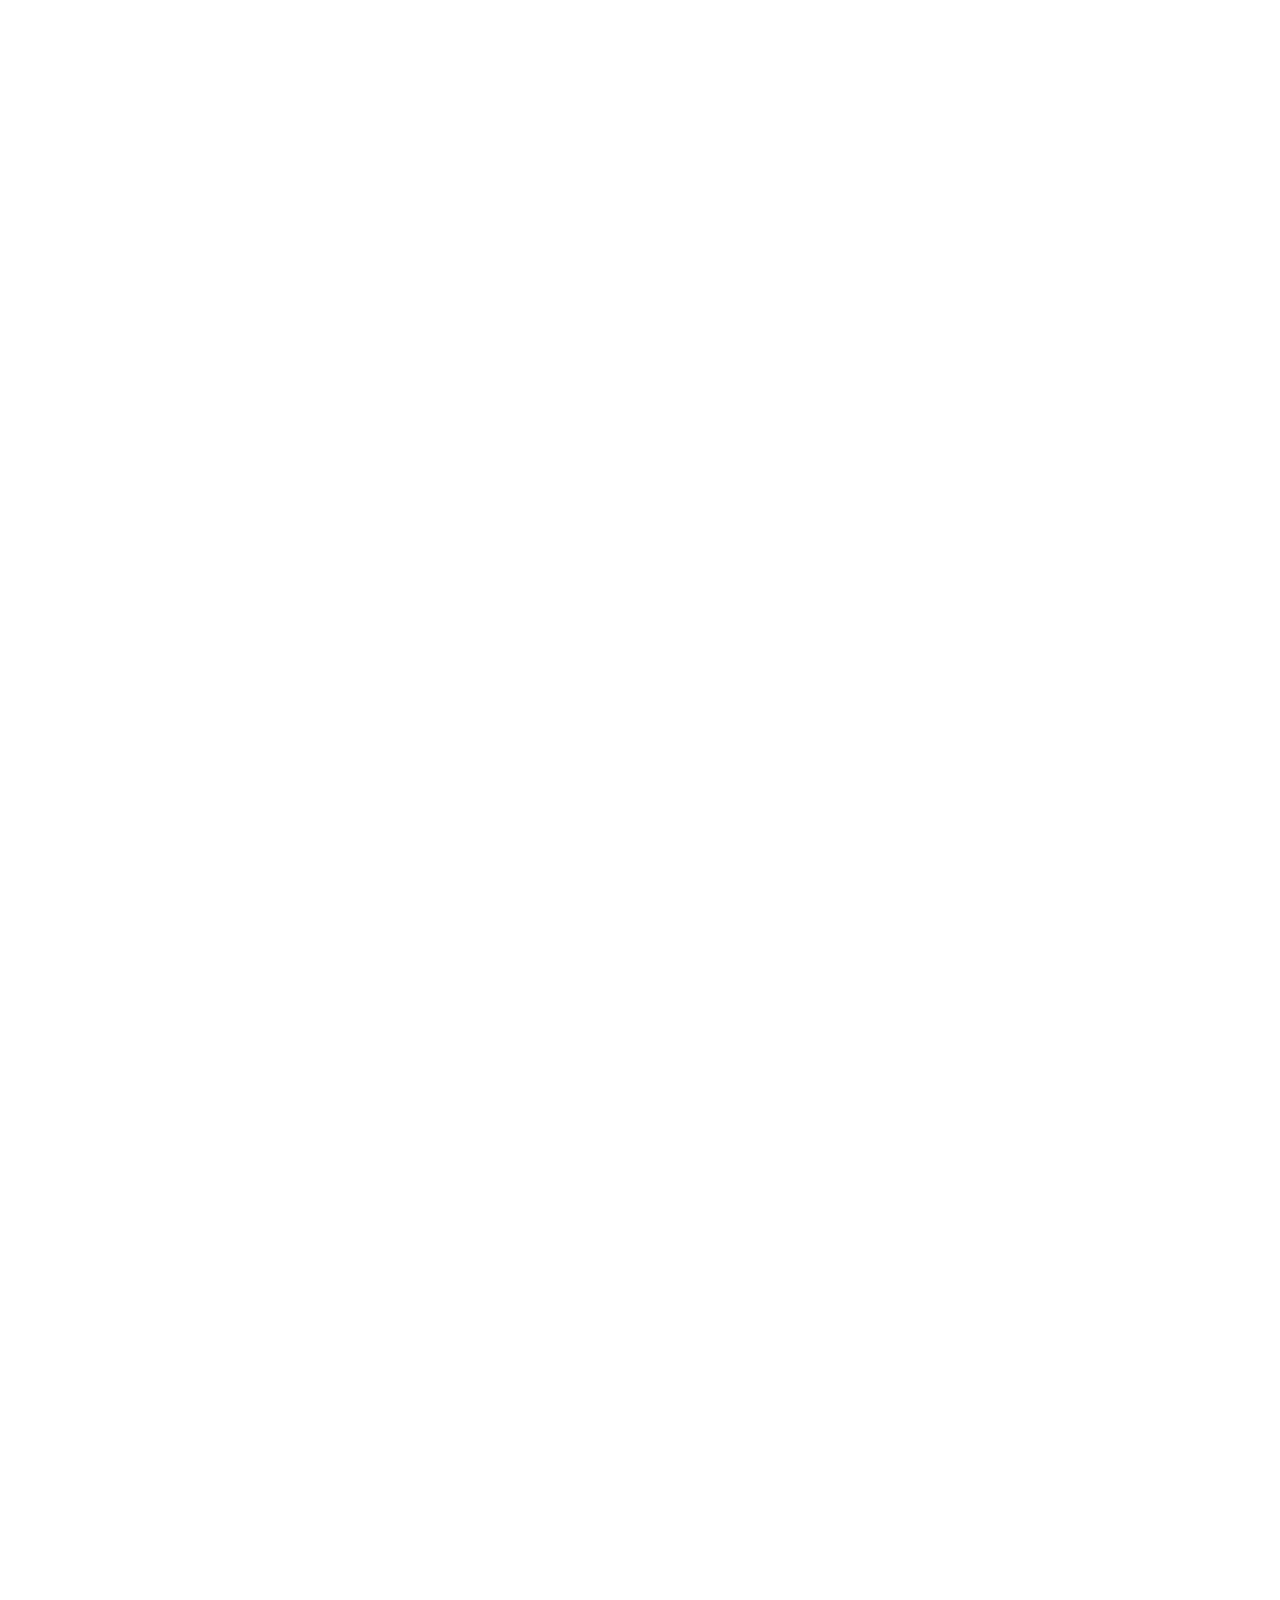
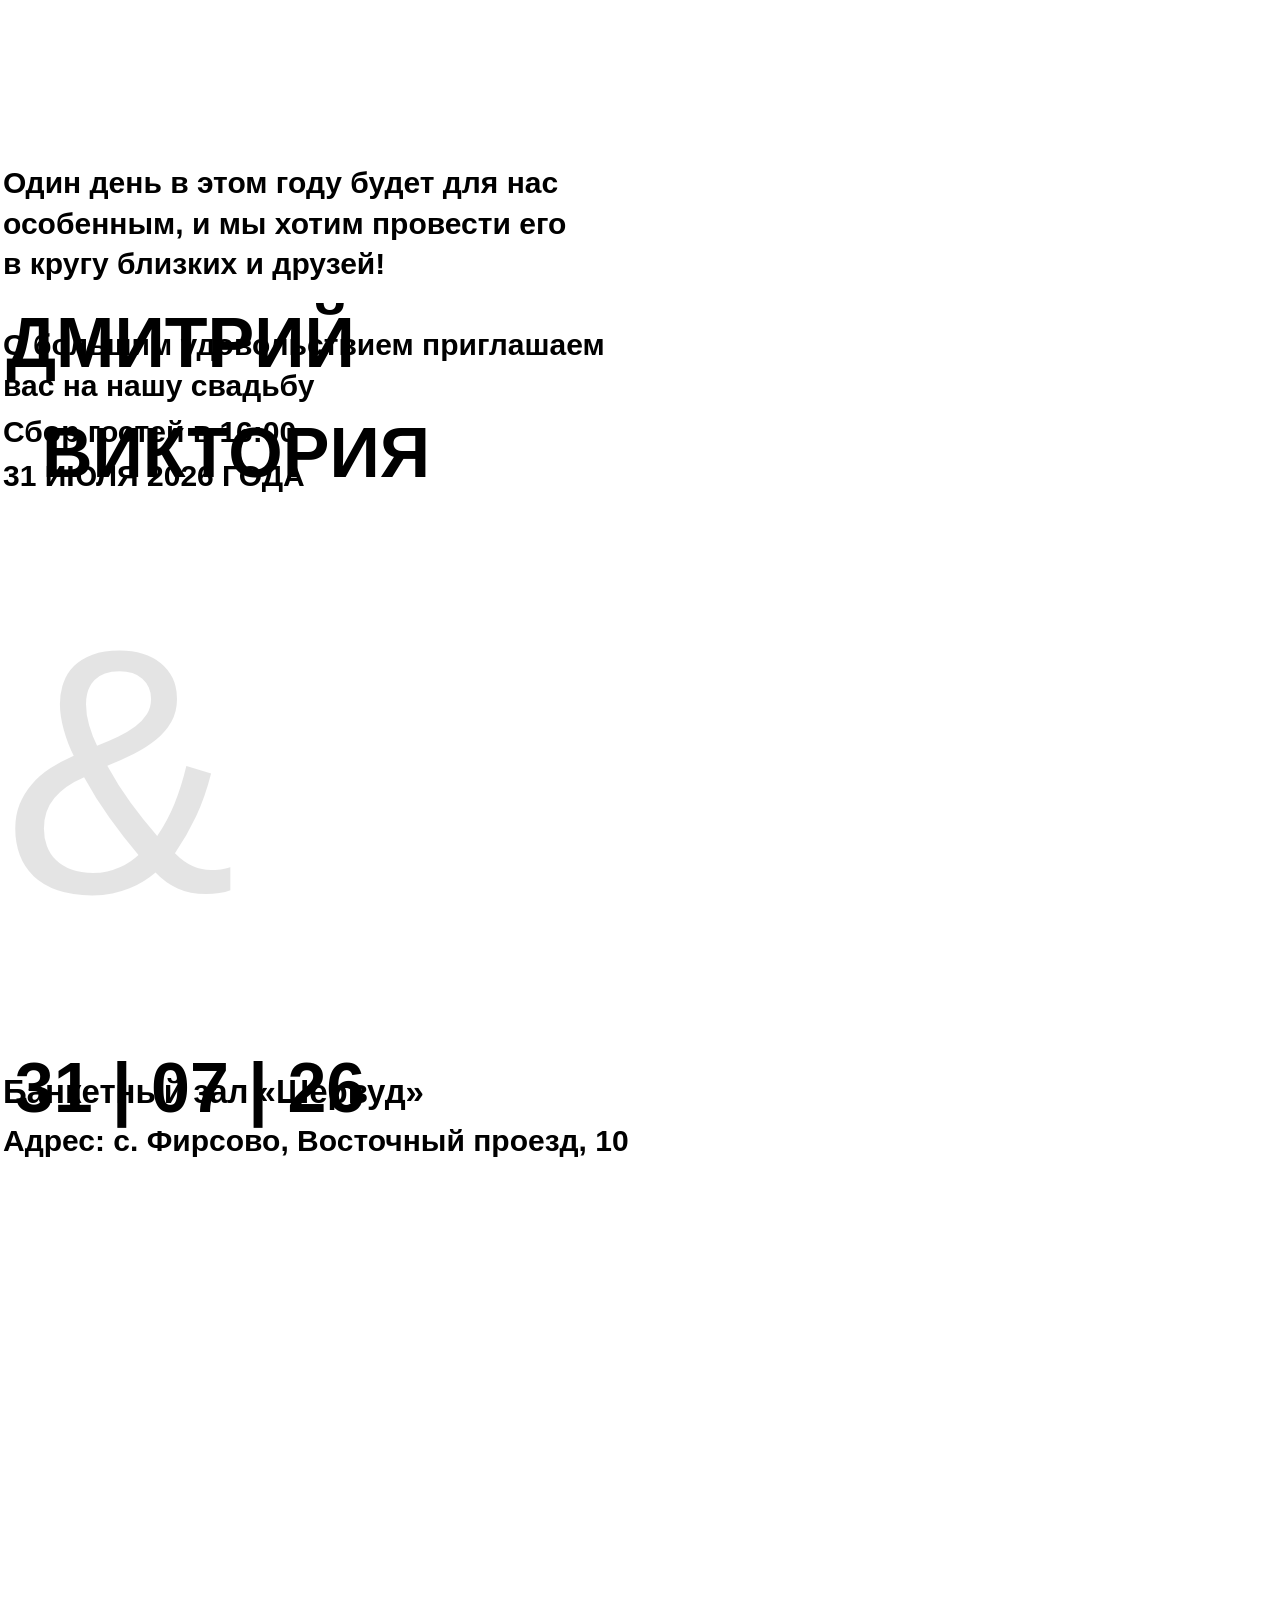
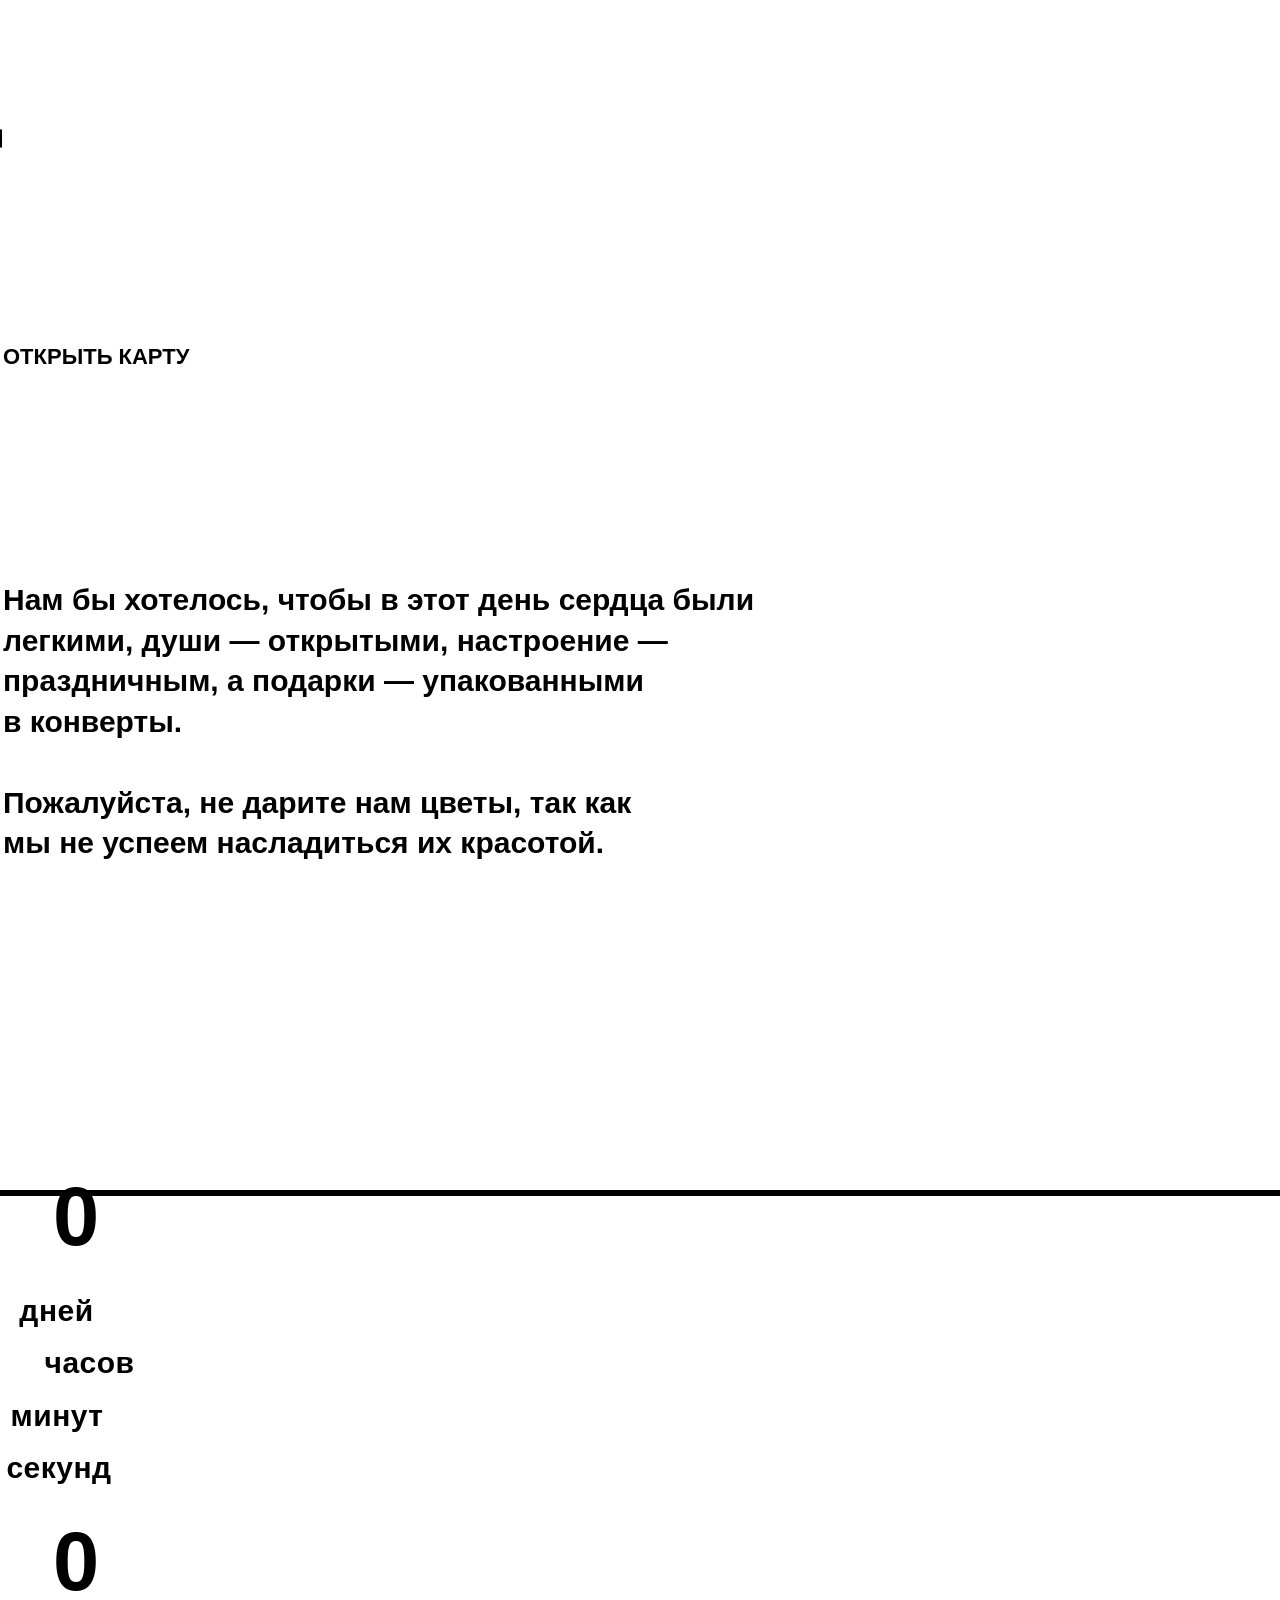
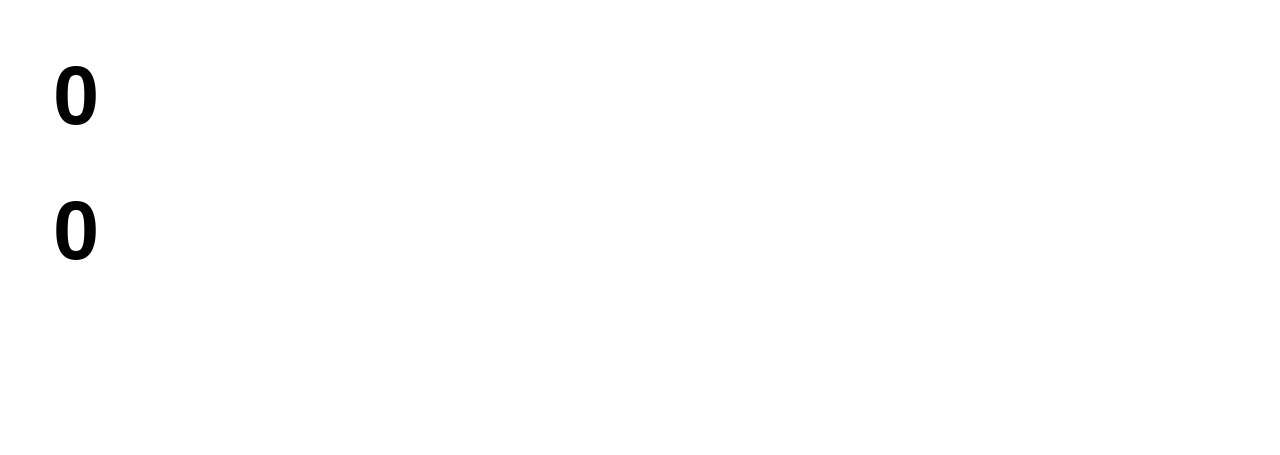
==== index.html @ f7ac806a "update" ====
﻿<!DOCTYPE html> <html> <head> <meta charset="utf-8"> <meta
         http-equiv="Content-Type" content="text/html; charset=utf-8"> <meta
         name="viewport" content="width=device-width, initial-scale=1.0">
      <!--metatextblock--> <title>Sample 20. Минимализм белый | Minimalism
         white</title> <meta name="description"
         content="Познакомьтесь с эксклюзивным дизайном приглашения на свадьбу от Webwed. Готовое и легко настраиваемое решение для вашего особенного дня">
      <meta property="og:url" content="https://webwed.space/sample20"> <meta
         property="og:title"
         content="Sample 20. Минимализм белый | Minimalism white"> <meta
         property="og:description"
         content="Познакомьтесь с эксклюзивным дизайном приглашения на свадьбу от Webwed. Готовое и легко настраиваемое решение для вашего особенного дня">
      <meta property="og:type" content="website"> <meta property="og:image"
         content="https://static.tildacdn.com/tild6161-3934-4730-b036-643631333034/__2023-11-29__213205.png">
      <link rel="canonical" href="sample20.html"> <!--/metatextblock--> <meta
         name="format-detection" content="telephone=no"> <meta
         http-equiv="x-dns-prefetch-control" content="on"> <link
         rel="dns-prefetch" href="https://ws.tildacdn.com"> <link
         rel="dns-prefetch" href="https://static.tildacdn.com"> <link rel="icon"
         type="image/png" sizes="32x32"
         href="tild3831-3661-4162-b866-336461376632/webwed_.png"
         media="(prefers-color-scheme: light)"> <link rel="icon"
         type="image/png" sizes="32x32"
         href="tild3165-3263-4165-b865-316463383762/webwed2.png"
         media="(prefers-color-scheme: dark)"> <link rel="apple-touch-icon"
         type="image/png"
         href="tild3862-6236-4134-b334-343461323736/webwed.png"> <link
         rel="icon" type="image/png" sizes="192x192"
         href="tild3862-6236-4134-b334-343461323736/webwed.png"> <!-- Assets -->
      <script src="js/tilda-fallback-1.0.min.js" async charset="utf-8"></script>
      <link rel="stylesheet" href="css/tilda-grid-3.0.min.css" type="text/css"
         media="all" onerror="this.loaderr='y';"> <link rel="stylesheet"
         href="ws/project5853102/tilda-blocks-page40723195.min.css?t=1753088107"
         type="text/css" media="all" onerror="this.loaderr='y';"> <link
         rel="stylesheet" href="css/tilda-animation-2.0.min.css" type="text/css"
         media="all" onerror="this.loaderr='y';"> <link rel="stylesheet"
         href="css/tilda-forms-1.0.min.css" type="text/css" media="all"
         onerror="this.loaderr='y';"> <script nomodule
         src="js/tilda-polyfill-1.0.min.js" charset="utf-8"></script> <script
         type="text/javascript">function t_onReady(func) {if(document.readyState!='loading') {func();} else {document.addEventListener('DOMContentLoaded',func);}}
function t_onFuncLoad(funcName,okFunc,time) {if(typeof window[funcName]==='function') {okFunc();} else {setTimeout(function() {t_onFuncLoad(funcName,okFunc,time);},(time||100));}}function t396_initialScale(t){var e=document.getElementById("rec"+t);if(e){var r=e.querySelector(".t396__artboard");if(r){var a=document.documentElement.clientWidth,i=[],l,n=r.getAttribute("data-artboard-screens");if(n){n=n.split(",");for(var o=0;o<n.length;o++)i[o]=parseInt(n[o],10)}else i=[320,480,640,960,1200];for(var o=0;o<i.length;o++){var d=i[o];a>=d&&(l=d)}var c="edit"===window.allrecords.getAttribute("data-tilda-mode"),s="center"===t396_getFieldValue(r,"valign",l,i),g="grid"===t396_getFieldValue(r,"upscale",l,i),u=t396_getFieldValue(r,"height_vh",l,i),_=t396_getFieldValue(r,"height",l,i),f=!!window.opr&&!!window.opr.addons||!!window.opera||-1!==navigator.userAgent.indexOf(" OPR/");if(!c&&s&&!g&&!u&&_&&!f){var h=parseFloat((a/l).toFixed(3)),v=[r,r.querySelector(".t396__carrier"),r.querySelector(".t396__filter")],p=Math.floor(parseInt(_,10)*h)+"px",b;r.style.setProperty("--initial-scale-height",p);for(var o=0;o<v.length;o++)v[o].style.setProperty("height","var(--initial-scale-height)");t396_scaleInitial__getElementsToScale(r).forEach((function(t){t.style.zoom=h}))}}}}function t396_scaleInitial__getElementsToScale(t){return t?Array.prototype.slice.call(t.children).filter((function(t){return t&&(t.classList.contains("t396__elem")||t.classList.contains("t396__group"))})):[]}function t396_getFieldValue(t,e,r,a){var i,l=a[a.length-1];if(!(i=r===l?t.getAttribute("data-artboard-"+e):t.getAttribute("data-artboard-"+e+"-res-"+r)))for(var n=0;n<a.length;n++){var o=a[n];if(!(o<=r)&&(i=o===l?t.getAttribute("data-artboard-"+e):t.getAttribute("data-artboard-"+e+"-res-"+o)))break}return i}window.TN_SCALE_INITIAL_VER="1.0";</script> <script src="js/jquery-1.10.2.min.js" charset="utf-8" onerror="this.loaderr='y';"></script>
      <script src="js/tilda-scripts-3.0.min.js" charset="utf-8" defer
         onerror="this.loaderr='y';"></script> <script
         src="ws/project5853102/tilda-blocks-page40723195.min.js?t=1753088107"
         charset="utf-8" async onerror="this.loaderr='y';"></script> <script
         src="js/tilda-lazyload-1.0.min.js" charset="utf-8" async
         onerror="this.loaderr='y';"></script> <script
         src="js/tilda-animation-2.0.min.js" charset="utf-8" async
         onerror="this.loaderr='y';"></script> <script
         src="js/tilda-zero-1.1.min.js" charset="utf-8" async
         onerror="this.loaderr='y';"></script> <script
         src="js/tilda-forms-1.0.min.js" charset="utf-8" async
         onerror="this.loaderr='y';"></script> <script
         src="js/tilda-zero-forms-1.0.min.js" charset="utf-8" async
         onerror="this.loaderr='y';"></script> <script
         src="js/tilda-zero-scale-1.0.min.js" charset="utf-8" async
         onerror="this.loaderr='y';"></script> <script
         src="js/tilda-zero-fixed-1.0.min.js" charset="utf-8" async
         onerror="this.loaderr='y';"></script> <script
         src="js/tilda-events-1.0.min.js" charset="utf-8" async
         onerror="this.loaderr='y';"></script> <script
         type="text/javascript">window.dataLayer=window.dataLayer||[];</script>
      <script
         type="text/javascript">(function() {if((/bot|google|yandex|baidu|bing|msn|duckduckbot|teoma|slurp|crawler|spider|robot|crawling|facebook/i.test(navigator.userAgent))===false&&typeof(sessionStorage)!='undefined'&&sessionStorage.getItem('visited')!=='y'&&document.visibilityState){var style=document.createElement('style');style.type='text/css';style.innerHTML='@media screen and (min-width: 980px) {.t-records {opacity: 0;}.t-records_animated {-webkit-transition: opacity ease-in-out .2s;-moz-transition: opacity ease-in-out .2s;-o-transition: opacity ease-in-out .2s;transition: opacity ease-in-out .2s;}.t-records.t-records_visible {opacity: 1;}}';document.getElementsByTagName('head')[0].appendChild(style);function t_setvisRecs(){var alr=document.querySelectorAll('.t-records');Array.prototype.forEach.call(alr,function(el) {el.classList.add("t-records_animated");});setTimeout(function() {Array.prototype.forEach.call(alr,function(el) {el.classList.add("t-records_visible");});sessionStorage.setItem("visited","y");},400);}
document.addEventListener('DOMContentLoaded',t_setvisRecs);}})();</script></head>
   <body class="t-body" style="margin:0;"> <!--allrecords--> <div
         id="allrecords" class="t-records"
         data-hook="blocks-collection-content-node"
         data-tilda-project-id="5853102" data-tilda-page-id="40723195"
         data-tilda-page-alias="sample20"
         data-tilda-formskey="25030f3a49cf8abd2671827be5853102"
         data-tilda-lazy="yes" data-tilda-root-zone="com"
         data-tilda-project-country="RU"> <div id="rec674615770"
            class="r t-rec t-rec_pt_0" style="padding-top:0px; "
            data-animationappear="off" data-record-type="396"> <!-- T396 -->
            <style>#rec674615770 .t396__artboard {height:900px;background-color:#ffffff;overflow:visible;}#rec674615770 .t396__filter {height:900px;}#rec674615770 .t396__carrier{height:900px;background-position:center center;background-attachment:scroll;background-size:cover;background-repeat:no-repeat;}@media screen and (max-width:1199px) {#rec674615770 .t396__artboard,#rec674615770 .t396__filter,#rec674615770 .t396__carrier {}#rec674615770 .t396__filter {}#rec674615770 .t396__carrier {background-attachment:scroll;}}@media screen and (max-width:959px) {#rec674615770 .t396__artboard,#rec674615770 .t396__filter,#rec674615770 .t396__carrier {height:1060px;}#rec674615770 .t396__filter {}#rec674615770 .t396__carrier {background-attachment:scroll;}}@media screen and (max-width:639px) {#rec674615770 .t396__artboard,#rec674615770 .t396__filter,#rec674615770 .t396__carrier {}#rec674615770 .t396__filter {}#rec674615770 .t396__carrier {background-attachment:scroll;}}@media screen and (max-width:479px) {#rec674615770 .t396__artboard,#rec674615770 .t396__filter,#rec674615770 .t396__carrier {height:650px;}#rec674615770 .t396__filter {}#rec674615770 .t396__carrier {background-attachment:scroll;}}#rec674615770 .tn-elem[data-elem-id="1701288270648"] {z-index:3;top:-438px;left:calc(50% - 600px + -876px);width:100px;height:100px;}#rec674615770 .tn-elem[data-elem-id="1701288270648"] .tn-atom {border-radius:3000px 3000px 3000px 3000px;background-color:#eaeaea;background-position:center center;border-color:transparent ;border-style:solid;}@media screen and (max-width:1199px) {#rec674615770 .tn-elem[data-elem-id="1701288270648"] {display:table;}}@media screen and (max-width:959px) {#rec674615770 .tn-elem[data-elem-id="1701288270648"] {display:table;top:-604px;left:calc(50% - 320px + -218px);width:1077px;height:1077px;}}@media screen and (max-width:639px) {#rec674615770 .tn-elem[data-elem-id="1701288270648"] {display:table;}}@media screen and (max-width:479px) {#rec674615770 .tn-elem[data-elem-id="1701288270648"] {display:table;top:-210px;left:calc(50% - 160px + -82px);width:484px;height:484px;}#rec674615770 .tn-elem[data-elem-id="1701288270648"] .tn-atom{background-color:#e8e8e8;background-size:cover;}}#rec674615770 .tn-elem[data-elem-id="1698666071953"] {z-index:3;top:505px;left:calc(50% - 600px + 613px);width:361px;height:110px;}#rec674615770 .tn-elem[data-elem-id="1698666071953"] .tn-atom {border-radius:0px 0px 0px 0px;background-position:center center;background-size:cover;background-repeat:no-repeat;border-color:transparent ;border-style:solid;}@media screen and (max-width:1199px) {#rec674615770 .tn-elem[data-elem-id="1698666071953"] {display:table;}}@media screen and (max-width:959px) {#rec674615770 .tn-elem[data-elem-id="1698666071953"] {display:table;top:861px;left:calc(50% - 320px + 55px);width:319px;height:97px;}}@media screen and (max-width:639px) {#rec674615770 .tn-elem[data-elem-id="1698666071953"] {display:table;}}@media screen and (max-width:479px) {#rec674615770 .tn-elem[data-elem-id="1698666071953"] {display:table;top:532px;left:calc(50% - 160px + 25px);width:168px;height:49px;}}#rec674615770 .tn-elem[data-elem-id="1698666140921"] {z-index:3;top:605px;left:calc(50% - 600px + 729px);width:472px;height:88px;}#rec674615770 .tn-elem[data-elem-id="1698666140921"] .tn-atom {border-radius:0px 0px 0px 0px;background-position:center center;background-size:cover;background-repeat:no-repeat;border-color:transparent ;border-style:solid;}@media screen and (max-width:1199px) {#rec674615770 .tn-elem[data-elem-id="1698666140921"] {display:table;}}@media screen and (max-width:959px) {#rec674615770 .tn-elem[data-elem-id="1698666140921"] {display:table;top:945px;left:calc(50% - 320px + 161px);width:423px;height:77px;}}@media screen and (max-width:639px) {#rec674615770 .tn-elem[data-elem-id="1698666140921"] {display:table;}}@media screen and (max-width:479px) {#rec674615770 .tn-elem[data-elem-id="1698666140921"] {display:table;top:578px;left:calc(50% - 160px + 84px);width:211px;height:39px;}}#rec674615770 .tn-elem[data-elem-id="1736287719262"]{color:#000000;z-index:3;top:329px;left:calc(50% - 600px + 795px);width:245px;height:auto;}#rec674615770 .tn-elem[data-elem-id="1736287719262"] .tn-atom {vertical-align:middle;color:#000000;font-size:349px;font-family:'Downloads',Arial,sans-serif;line-height:1.55;font-weight:500;opacity:0.1;background-position:center center;border-color:transparent ;border-style:solid;}@media screen and (max-width:1199px) {#rec674615770 .tn-elem[data-elem-id="1736287719262"] {display:table;height:auto;}}@media screen and (max-width:959px) {#rec674615770 .tn-elem[data-elem-id="1736287719262"] {display:table;top:781px;left:calc(50% - 320px + 231px);width:193px;height:319px;}#rec674615770 .tn-elem[data-elem-id="1736287719262"] {text-align:center;}#rec674615770 .tn-elem[data-elem-id="1736287719262"] .tn-atom {vertical-align:middle;white-space:normal;font-size:275px;line-height:0.7;background-size:cover;opacity:0.15;-webkit-transform:rotate(0deg);-moz-transform:rotate(0deg);transform:rotate(0deg);}}@media screen and (max-width:639px) {#rec674615770 .tn-elem[data-elem-id="1736287719262"] {display:table;height:auto;}}@media screen and (max-width:479px) {#rec674615770 .tn-elem[data-elem-id="1736287719262"] {display:table;top:251px;left:calc(50% - 160px + 1px);width:121px;height:auto;}#rec674615770 .tn-elem[data-elem-id="1736287719262"] .tn-atom{font-size:170px;line-height:0.3;background-size:cover;opacity:0.07;}}#rec674615770 .tn-elem[data-elem-id="1698666556346"] {z-index:3;top:297px;left:calc(50% - 600px + 711px);width:380px;height:74px;}#rec674615770 .tn-elem[data-elem-id="1698666556346"] .tn-atom {border-radius:0px 0px 0px 0px;background-position:center center;background-size:cover;background-repeat:no-repeat;border-color:transparent ;border-style:solid;}@media screen and (max-width:1199px) {#rec674615770 .tn-elem[data-elem-id="1698666556346"] {display:table;}}@media screen and (max-width:959px) {#rec674615770 .tn-elem[data-elem-id="1698666556346"] {display:table;top:781px;left:calc(50% - 320px + 199px);width:243px;height:47px;}}@media screen and (max-width:639px) {#rec674615770 .tn-elem[data-elem-id="1698666556346"] {display:table;}}@media screen and (max-width:479px) {#rec674615770 .tn-elem[data-elem-id="1698666556346"] {display:table;top:470px;left:calc(50% - 160px + 75px);width:172px;height:36px;}}#rec674615770 .tn-elem[data-elem-id="1698668983679"] {z-index:3;top:221px;left:calc(50% - 600px + 775px);width:251px;height:48px;}#rec674615770 .tn-elem[data-elem-id="1698668983679"] .tn-atom {border-radius:0px 0px 0px 0px;background-position:center center;background-size:cover;background-repeat:no-repeat;border-color:transparent ;border-style:solid;}@media screen and (max-width:1199px) {#rec674615770 .tn-elem[data-elem-id="1698668983679"] {display:table;}}@media screen and (max-width:959px) {#rec674615770 .tn-elem[data-elem-id="1698668983679"] {display:table;top:733px;left:calc(50% - 320px + 232px);width:184px;height:35px;}}@media screen and (max-width:639px) {#rec674615770 .tn-elem[data-elem-id="1698668983679"] {display:table;}}@media screen and (max-width:479px) {#rec674615770 .tn-elem[data-elem-id="1698668983679"] {display:table;top:434px;left:calc(50% - 160px + 101px);width:127px;height:25px;}}#rec674615770 .tn-elem[data-elem-id="1698681955131"] {z-index:3;top:34px;left:calc(50% - 600px + -74px);width:591px;height:889px;}#rec674615770 .tn-elem[data-elem-id="1698681955131"] .tn-atom {border-radius:300px;background-position:center center;background-size:cover;background-repeat:no-repeat;border-color:transparent ;border-style:solid;overflow:hidden;}@media screen and (max-width:1199px) {#rec674615770 .tn-elem[data-elem-id="1698681955131"] {display:table;}}@media screen and (max-width:959px) {#rec674615770 .tn-elem[data-elem-id="1698681955131"] {display:table;top:21px;left:calc(50% - 320px + 81px);width:459px;height:688px;}}@media screen and (max-width:639px) {#rec674615770 .tn-elem[data-elem-id="1698681955131"] {display:table;}}@media screen and (max-width:479px) {#rec674615770 .tn-elem[data-elem-id="1698681955131"] {display:table;top:15px;left:calc(50% - 160px + 26px);width:269px;height:404px;}}</style>
            <div class='t396'> <div class="t396__artboard"
                  data-artboard-recid="674615770"
                  data-artboard-screens="320,480,640,960,1200"
                  data-artboard-height="900" data-artboard-valign="center"
                  data-artboard-upscale="grid" data-artboard-ovrflw="visible"
                  data-artboard-height-res-320="650"
                  data-artboard-height-res-640="1060"> <div
                     class="t396__carrier"
                     data-artboard-recid="674615770"></div> <div
                     class="t396__filter" data-artboard-recid="674615770"></div>
                  <div
                     class='t396__elem tn-elem tn-elem__6746157701701288270648 t-animate'
                     data-elem-id='1701288270648' data-elem-type='shape'
                     data-field-top-value="-438" data-field-left-value="-876"
                     data-field-height-value="100" data-field-width-value="100"
                     data-field-axisy-value="top" data-field-axisx-value="left"
                     data-field-container-value="grid"
                     data-field-topunits-value="px"
                     data-field-leftunits-value="px"
                     data-field-heightunits-value="px"
                     data-field-widthunits-value="px"
                     data-animate-style="fadeindown" data-animate-duration="3"
                     data-animate-delay="0.5" data-animate-distance="100"
                     data-animate-mobile="y" data-field-top-res-320-value="-210"
                     data-field-left-res-320-value="-82"
                     data-field-height-res-320-value="484"
                     data-field-width-res-320-value="484"
                     data-animate-delay-res-320="0.4"
                     data-field-top-res-640-value="-604"
                     data-field-left-res-640-value="-218"
                     data-field-height-res-640-value="1077"
                     data-field-width-res-640-value="1077"> <div
                        class='tn-atom'> </div> </div> <div
                     class='t396__elem tn-elem tn-elem__6746157701698666071953 t-animate'
                     data-elem-id='1698666071953' data-elem-type='shape'
                     data-field-top-value="505" data-field-left-value="613"
                     data-field-height-value="110" data-field-width-value="361"
                     data-field-axisy-value="top" data-field-axisx-value="left"
                     data-field-container-value="grid"
                     data-field-topunits-value="px"
                     data-field-leftunits-value="px"
                     data-field-heightunits-value="px"
                     data-field-widthunits-value="px"
                     data-animate-style="fadeinright" data-animate-duration="6"
                     data-animate-distance="100" data-animate-mobile="y"
                     data-field-widthmode-value="fixed"
                     data-field-top-res-320-value="532"
                     data-field-left-res-320-value="25"
                     data-field-height-res-320-value="49"
                     data-field-width-res-320-value="168"
                     data-field-top-res-640-value="861"
                     data-field-left-res-640-value="55"
                     data-field-height-res-640-value="97"
                     data-field-width-res-640-value="319"> <div
                        class='tn-atom' style="color:#000000;font-size:70px;font-family:'Downloads',Arial,sans-serif;font-weight:700;text-transform:uppercase;display:flex;align-items:center;justify-content:center;">ДМИТРИЙ</div> </div> <div
                     class='t396__elem tn-elem tn-elem__6746157701698666140921 t-animate'
                     data-elem-id='1698666140921' data-elem-type='shape'
                     data-field-top-value="605" data-field-left-value="729"
                     data-field-height-value="88" data-field-width-value="472"
                     data-field-axisy-value="top" data-field-axisx-value="left"
                     data-field-container-value="grid"
                     data-field-topunits-value="px"
                     data-field-leftunits-value="px"
                     data-field-heightunits-value="px"
                     data-field-widthunits-value="px"
                     data-animate-style="fadeinleft" data-animate-duration="6"
                     data-animate-delay="0.2" data-animate-distance="100"
                     data-animate-mobile="y" data-field-top-res-320-value="578"
                     data-field-left-res-320-value="84"
                     data-field-height-res-320-value="39"
                     data-field-width-res-320-value="211"
                     data-field-top-res-640-value="945"
                     data-field-left-res-640-value="161"
                     data-field-height-res-640-value="77"
                     data-field-width-res-640-value="423"> <div
                        class='tn-atom' style="color:#000000;font-size:70px;font-family:'Downloads',Arial,sans-serif;font-weight:700;text-transform:uppercase;display:flex;align-items:center;justify-content:center;">ВИКТОРИЯ</div> </div> <div
                     class='t396__elem tn-elem tn-elem__6746157701736287719262 t-animate'
                     data-elem-id='1736287719262' data-elem-type='text'
                     data-field-top-value="329" data-field-left-value="795"
                     data-field-height-value="541" data-field-width-value="245"
                     data-field-axisy-value="top" data-field-axisx-value="left"
                     data-field-container-value="grid"
                     data-field-topunits-value="px"
                     data-field-leftunits-value="px"
                     data-field-heightunits-value="px"
                     data-field-widthunits-value="px"
                     data-animate-style="fadeinleft" data-animate-duration="4"
                     data-animate-distance="100" data-animate-mobile="y"
                     data-field-textfit-value="autoheight"
                     data-field-top-res-320-value="251"
                     data-field-left-res-320-value="1"
                     data-field-height-res-320-value="116"
                     data-field-width-res-320-value="121"
                     data-field-axisy-res-320-value="center"
                     data-field-axisx-res-320-value="center"
                     data-field-top-res-640-value="781"
                     data-field-left-res-640-value="231"
                     data-field-height-res-640-value="319"
                     data-field-width-res-640-value="193"
                     data-field-textfit-res-640-value="fixedsize"> <div
                        class='tn-atom'
                        field='tn_text_1736287719262'>&amp;</div> </div> <div
                     class='t396__elem tn-elem tn-elem__6746157701698666556346 t-animate'
                     data-elem-id='1698666556346' data-elem-type='shape'
                     data-field-top-value="297" data-field-left-value="711"
                     data-field-height-value="74" data-field-width-value="380"
                     data-field-axisy-value="top" data-field-axisx-value="left"
                     data-field-container-value="grid"
                     data-field-topunits-value="px"
                     data-field-leftunits-value="px"
                     data-field-heightunits-value="px"
                     data-field-widthunits-value="px"
                     data-animate-style="zoomin" data-animate-duration="6"
                     data-animate-scale="0.9" data-animate-mobile="y"
                     data-field-top-res-320-value="470"
                     data-field-left-res-320-value="75"
                     data-field-height-res-320-value="36"
                     data-field-width-res-320-value="172"
                     data-field-top-res-640-value="781"
                     data-field-left-res-640-value="199"
                     data-field-height-res-640-value="47"
                     data-field-width-res-640-value="243"> <div
                        class='tn-atom' style="color:#000000;font-size:70px;font-family:'Downloads',Arial,sans-serif;font-weight:700;text-transform:uppercase;display:flex;align-items:center;justify-content:center;">31 | 07 | 26</div> </div> <div
                     class='t396__elem tn-elem tn-elem__6746157701698668983679 t-animate'
                     data-elem-id='1698668983679' data-elem-type='shape'
                     data-field-top-value="221" data-field-left-value="775"
                     data-field-height-value="48" data-field-width-value="251"
                     data-field-axisy-value="top" data-field-axisx-value="left"
                     data-field-container-value="grid"
                     data-field-topunits-value="px"
                     data-field-leftunits-value="px"
                     data-field-heightunits-value="px"
                     data-field-widthunits-value="px"
                     data-animate-style="zoomin" data-animate-duration="6"
                     data-animate-scale="0.9" data-animate-mobile="y"
                     data-field-top-res-320-value="434"
                     data-field-left-res-320-value="101"
                     data-field-height-res-320-value="25"
                     data-field-width-res-320-value="127"
                     data-field-top-res-640-value="733"
                     data-field-left-res-640-value="232"
                     data-field-height-res-640-value="35"
                     data-field-width-res-640-value="184"> <div
                        class='tn-atom t-bgimg'
                        data-original="https://static.tildacdn.com/tild3565-6162-4334-a330-373461333135/save_our_date.svg"
                        aria-label role="img"> </div> </div> <div
                     class='t396__elem tn-elem tn-elem__6746157701698681955131 t-animate'
                     data-elem-id='1698681955131' data-elem-type='shape'
                     data-field-top-value="34" data-field-left-value="-74"
                     data-field-height-value="889" data-field-width-value="591"
                     data-field-axisy-value="top" data-field-axisx-value="left"
                     data-field-container-value="grid"
                     data-field-topunits-value="px"
                     data-field-leftunits-value="px"
                     data-field-heightunits-value="px"
                     data-field-widthunits-value="px"
                     data-animate-style="zoomin" data-animate-duration="6"
                     data-animate-scale="0.9" data-animate-mobile="y"
                     data-field-top-res-320-value="15"
                     data-field-left-res-320-value="26"
                     data-field-height-res-320-value="404"
                     data-field-width-res-320-value="269"
                     data-field-container-res-320-value="grid"
                     data-animate-duration-res-320="3"
                     data-field-top-res-640-value="21"
                     data-field-left-res-640-value="81"
                     data-field-height-res-640-value="688"
                     data-field-width-res-640-value="459"> <div
                        class='tn-atom' style="background-image:url('../photo_2026-03-22_22-14-39.jpg');background-size:cover;background-position:center;"> </div> </div> </div> </div>
            <script>t_onReady(function() {t_onFuncLoad('t396_init',function() {t396_init('674615770');});});</script>
            <!-- /T396 --> </div> <div id="rec662902497" class="r t-rec"
            style=" " data-animationappear="off" data-record-type="131">
            <!-- T123 --> <div class="t123"> <div class="t-container_100 "> <div
                     class="t-width t-width_100 "> <!-- nominify begin -->
                     <!-- Yandex.Metrika counter --> <script
                        type="text/javascript">
   (function(m,e,t,r,i,k,a){m[i]=m[i]||function(){(m[i].a=m[i].a||[]).push(arguments)};
   m[i].l=1*new Date();
   for (var j = 0; j < document.scripts.length; j++) {if (document.scripts[j].src === r) { return; }}
   k=e.createElement(t),a=e.getElementsByTagName(t)[0],k.async=1,k.src=r,a.parentNode.insertBefore(k,a)})
   (window, document, "script", "https://mc.yandex.ru/metrika/tag.js", "ym");

   ym(94921550, "init", {
        clickmap:true,
        trackLinks:true,
        accurateTrackBounce:true
   });
</script> <noscript><div><img src="watch/94921550"
                              style="position:absolute; left:-9999px;"
                              alt></div></noscript>
                     <!-- /Yandex.Metrika counter --> <!-- nominify end -->
                  </div> </div> </div> </div> <div id="rec658630553"
            class="r t-rec t-rec_pb_0"
            style="padding-bottom:0px;background-color:#ffffff; "
            data-animationappear="off" data-record-type="396"
            data-bg-color="#ffffff"> <!-- T396 -->
            <style>#rec658630553 .t396__artboard {min-height:860px;height:60vh;}#rec658630553 .t396__filter {min-height:860px;height:60vh;background-image:-webkit-gradient( linear,left top,left bottom,from(rgba(250,250,250,0)),to(rgba(251,251,251,0)) );background-image:-webkit-linear-gradient(top,rgba(250,250,250,0),rgba(251,251,251,0));background-image:linear-gradient(to bottom,rgba(250,250,250,0),rgba(251,251,251,0));will-change:transform;}#rec658630553 .t396__carrier{min-height:860px;height:60vh;background-position:center center;background-attachment:fixed;transform:translate3d(0,0,0);-moz-transform:unset;background-size:cover;background-repeat:no-repeat;}@media screen and (min-width:1199px) {#rec658630553 .t396__carrier-wrapper {position:absolute;width:100%;height:100%;top:0;left:0;-webkit-clip-path:inset(0 0 0 0);clip-path:inset(0 0 0 0);}#rec658630553 .t396__carrier{position:fixed;display:block;width:100%;height:100% !important;top:0;left:0;background-size:cover;background-position:center center;transform:translateZ(0);will-change:transform;pointer-events:none;}}@media screen and (max-width:1199px) {#rec658630553 .t396__carrier-wrapper {position:absolute;width:100%;height:100%;top:0;left:0;-webkit-clip-path:inset(0 0 0 0);clip-path:inset(0 0 0 0);}}@media screen and (max-width:1199px) {#rec658630553 .t396__artboard,#rec658630553 .t396__filter,#rec658630553 .t396__carrier {}#rec658630553 .t396__filter {}#rec658630553 .t396__carrier {background-attachment:scroll;}}@media screen and (max-width:959px) {#rec658630553 .t396__artboard {position:relative;width:initial;left:initial;top:initial;bottom:initial;transform:none;transition:none;opacity:1;z-index:auto;}#rec658630553 .t396__artboard,#rec658630553 .t396__filter,#rec658630553 .t396__carrier {min-height:710px;}#rec658630553 .t396__filter {}#rec658630553 .t396__carrier {background-attachment:scroll;}}@media screen and (max-width:639px) {#rec658630553 .t396__artboard,#rec658630553 .t396__filter,#rec658630553 .t396__carrier {}#rec658630553 .t396__filter {}#rec658630553 .t396__carrier {background-attachment:scroll;}}@media screen and (max-width:479px) {#rec658630553 .t396__artboard,#rec658630553 .t396__filter,#rec658630553 .t396__carrier {min-height:560px;}#rec658630553 .t396__filter {}#rec658630553 .t396__carrier {background-attachment:scroll;}}#rec658630553 .tn-elem[data-elem-id="1692788170723"]{color:#000000;z-index:3;top:calc(30vh - 430px + 289px);left:calc(50% - 600px + 265px);width:655px;height:auto;}#rec658630553 .tn-elem[data-elem-id="1692788170723"] .tn-atom {vertical-align:middle;color:#000000;font-size:30px;font-family:'Downloads',Arial,sans-serif;line-height:1.35;font-weight:600;background-position:center center;border-color:transparent ;border-style:solid;}@media screen and (max-width:1199px) {#rec658630553 .tn-elem[data-elem-id="1692788170723"] {top:475px;left:calc(50% - 480px + 131px);height:auto;}}@media screen and (max-width:959px) {#rec658630553 .tn-elem[data-elem-id="1692788170723"] {top:254px;left:calc(50% - 320px + 40px);width:562px;height:auto;}#rec658630553 .tn-elem[data-elem-id="1692788170723"] .tn-atom{font-size:25px;letter-spacing:0px;background-size:cover;}}@media screen and (max-width:639px) {#rec658630553 .tn-elem[data-elem-id="1692788170723"] {top:409px;left:calc(50% - 240px + 27px);width:407px;height:auto;}}@media screen and (max-width:479px) {#rec658630553 .tn-elem[data-elem-id="1692788170723"] {top:160px;left:calc(50% - 160px + 11px);width:299px;height:auto;}#rec658630553 .tn-elem[data-elem-id="1692788170723"] .tn-atom{font-size:20px;letter-spacing:0px;background-size:cover;}}#rec658630553 .tn-elem[data-elem-id="1698255231243"]{color:#000000;z-index:4;top:calc(30vh - 430px + 705px);left:calc(50% - 600px + 263px);width:696px;height:auto;}#rec658630553 .tn-elem[data-elem-id="1698255231243"] .tn-atom {vertical-align:middle;color:#000000;font-size:30px;font-family:'Downloads',Arial,sans-serif;line-height:1.35;font-weight:600;background-position:center center;border-color:transparent ;border-style:solid;}@media screen and (max-width:1199px) {#rec658630553 .tn-elem[data-elem-id="1698255231243"] {top:168pxpx;left:calc(50% - 480px + 177pxpx);height:auto;}}@media screen and (max-width:959px) {#rec658630553 .tn-elem[data-elem-id="1698255231243"] {top:593px;left:calc(50% - 320px + 40px);width:656px;height:auto;}#rec658630553 .tn-elem[data-elem-id="1698255231243"] .tn-atom{font-size:25px;background-size:cover;}}@media screen and (max-width:639px) {#rec658630553 .tn-elem[data-elem-id="1698255231243"] {top:147pxpx;left:calc(50% - 240px + 16pxpx);width:488px;height:auto;}}@media screen and (max-width:479px) {#rec658630553 .tn-elem[data-elem-id="1698255231243"] {top:476px;left:calc(50% - 160px + 11px);width:320px;height:auto;}#rec658630553 .tn-elem[data-elem-id="1698255231243"] .tn-atom{font-size:20px;background-size:cover;}}#rec658630553 .tn-elem[data-elem-id="1698668169408"]{z-index:5;top:calc(30vh - 430px + 595px);left:calc(50% - 600px + 253px);width:512px;height:46px;}#rec658630553 .tn-elem[data-elem-id="1698668169408"] .tn-atom {border-radius:0px 0px 0px 0px;background-position:center center;background-size:cover;background-repeat:no-repeat;border-color:transparent ;border-style:solid;}@media screen and (max-width:1199px) {#rec658630553 .tn-elem[data-elem-id="1698668169408"] {}}@media screen and (max-width:959px) {#rec658630553 .tn-elem[data-elem-id="1698668169408"] {top:503px;left:calc(50% - 320px + 40px);width:442px;height:41px;}}@media screen and (max-width:639px) {#rec658630553 .tn-elem[data-elem-id="1698668169408"] {}}@media screen and (max-width:479px) {#rec658630553 .tn-elem[data-elem-id="1698668169408"] {top:412px;left:calc(50% - 160px + 5px);width:288px;height:26px;}}#rec658630553 .tn-elem[data-elem-id="1698691256908"]{z-index:6;top:calc(30vh - 430px + 115px);left:calc(50% - 600px + 263px);width:479px;height:111px;}#rec658630553 .tn-elem[data-elem-id="1698691256908"] .tn-atom {border-radius:0px 0px 0px 0px;background-position:center center;background-size:cover;background-repeat:no-repeat;border-color:transparent ;border-style:solid;}@media screen and (max-width:1199px) {#rec658630553 .tn-elem[data-elem-id="1698691256908"] {}}@media screen and (max-width:959px) {#rec658630553 .tn-elem[data-elem-id="1698691256908"] {top:85px;left:calc(50% - 320px + 41px);}}@media screen and (max-width:639px) {#rec658630553 .tn-elem[data-elem-id="1698691256908"] {}}@media screen and (max-width:479px) {#rec658630553 .tn-elem[data-elem-id="1698691256908"] {top:56px;left:calc(50% - 160px + 11px);width:261px;height:59px;}}</style>
            <div class='t396'> <div class="t396__artboard"
                  data-artboard-recid="658630553"
                  data-artboard-screens="320,480,640,960,1200"
                  data-artboard-height="860" data-artboard-valign="center"
                  data-artboard-height_vh="60" data-artboard-upscale="grid"
                  data-artboard-height-res-320="560"
                  data-artboard-height-res-640="710" data-artboard-pos-res-640>
                  <div class="t396__carrier-wrapper"> <div class="t396__carrier"
                        data-artboard-recid="658630553"></div> </div> <div
                     class="t396__filter" data-artboard-recid="658630553"></div>
                  <div
                     class='t396__elem tn-elem tn-elem__6586305531692788170723 t-animate'
                     data-elem-id='1692788170723' data-elem-type='text'
                     data-field-top-value="289" data-field-left-value="265"
                     data-field-height-value="240" data-field-width-value="655"
                     data-field-axisy-value="top" data-field-axisx-value="left"
                     data-field-container-value="grid"
                     data-field-topunits-value="px"
                     data-field-leftunits-value="px"
                     data-field-heightunits-value="px"
                     data-field-widthunits-value="px"
                     data-animate-style="zoomin" data-animate-duration="2"
                     data-animate-scale="0.9" data-animate-mobile="y"
                     data-field-textfit-value="autoheight"
                     data-field-top-res-320-value="160"
                     data-field-left-res-320-value="11"
                     data-field-width-res-320-value="299"
                     data-field-top-res-480-value="409"
                     data-field-left-res-480-value="27"
                     data-field-width-res-480-value="407"
                     data-field-top-res-640-value="254"
                     data-field-left-res-640-value="40"
                     data-field-width-res-640-value="562"
                     data-field-top-res-960-value="475"
                     data-field-left-res-960-value="131"> <div class='tn-atom'
                        field='tn_text_1692788170723'>Один день в&nbsp;этом году
                        будет для&nbsp;нас особенным, и&nbsp;мы&nbsp;хотим
                        провести его в&nbsp;кругу близких и&nbsp;друзей!
                        <br><br>С&nbsp;большим удовольствием приглашаем вас
                        на&nbsp;нашу свадьбу</div> </div> <div
                     class='t396__elem tn-elem tn-elem__6586305531698255231243 t-animate'
                     data-elem-id='1698255231243' data-elem-type='text'
                     data-field-top-value="705" data-field-left-value="263"
                     data-field-height-value="40" data-field-width-value="696"
                     data-field-axisy-value="top" data-field-axisx-value="left"
                     data-field-container-value="grid"
                     data-field-topunits-value="px"
                     data-field-leftunits-value="px"
                     data-field-heightunits-value="px"
                     data-field-widthunits-value="px"
                     data-animate-style="zoomin" data-animate-duration="2"
                     data-animate-scale="0.9" data-animate-mobile="y"
                     data-field-textfit-value="autoheight"
                     data-field-top-res-320-value="476"
                     data-field-left-res-320-value="11"
                     data-field-width-res-320-value="320"
                     data-field-top-res-480-value="147px"
                     data-field-left-res-480-value="16px"
                     data-field-width-res-480-value="488"
                     data-field-top-res-640-value="593"
                     data-field-left-res-640-value="40"
                     data-field-width-res-640-value="656"
                     data-field-top-res-960-value="168px"
                     data-field-left-res-960-value="177px"> <div class='tn-atom'
                        field='tn_text_1698255231243'>Сбор гостей в
                        <strong>16:00</strong></div> </div> <div
                     class='t396__elem tn-elem tn-elem__6586305531698668169408 t-animate'
                     data-elem-id='1698668169408' data-elem-type='shape'
                     data-field-top-value="595" data-field-left-value="253"
                     data-field-height-value="46" data-field-width-value="512"
                     data-field-axisy-value="top" data-field-axisx-value="left"
                     data-field-container-value="grid"
                     data-field-topunits-value="px"
                     data-field-leftunits-value="px"
                     data-field-heightunits-value="px"
                     data-field-widthunits-value="px"
                     data-animate-style="zoomin" data-animate-duration="6"
                     data-animate-scale="0.9" data-field-widthmode-value="fixed"
                     data-field-heightmode-value="fixed"
                     data-field-top-res-320-value="412"
                     data-field-left-res-320-value="5"
                     data-field-height-res-320-value="26"
                     data-field-width-res-320-value="288"
                     data-field-widthmode-res-320-value="fixed"
                     data-field-heightmode-res-320-value="fixed"
                     data-field-top-res-640-value="503"
                     data-field-left-res-640-value="40"
                     data-field-height-res-640-value="41"
                     data-field-width-res-640-value="442"
                     data-field-widthmode-res-640-value="fixed"
                     data-field-heightmode-res-640-value="fixed"> <div
                        class='tn-atom' style="color:#000000;font-size:30px;font-family:'Downloads',Arial,sans-serif;font-weight:600;display:flex;align-items:center;">31 ИЮЛЯ 2026 ГОДА</div> </div> <div
                     class='t396__elem tn-elem tn-elem__6586305531698691256908 t-animate'
                     data-elem-id='1698691256908' data-elem-type='shape'
                     data-field-top-value="115" data-field-left-value="263"
                     data-field-height-value="111" data-field-width-value="479"
                     data-field-axisy-value="top" data-field-axisx-value="left"
                     data-field-container-value="grid"
                     data-field-topunits-value="px"
                     data-field-leftunits-value="px"
                     data-field-heightunits-value="px"
                     data-field-widthunits-value="px"
                     data-animate-style="zoomin" data-animate-duration="6"
                     data-animate-scale="0.9"
                     data-field-heightmode-value="fixed"
                     data-field-top-res-320-value="56"
                     data-field-left-res-320-value="11"
                     data-field-height-res-320-value="59"
                     data-field-width-res-320-value="261"
                     data-field-heightmode-res-320-value="fixed"
                     data-field-top-res-640-value="85"
                     data-field-left-res-640-value="41"> <div
                        class='tn-atom t-bgimg'
                        data-original="https://static.tildacdn.com/tild3161-3065-4430-b236-363630643839/Group_6.svg"
                        aria-label role="img"> </div> </div> </div> </div>
            <script>t_onReady(function() {t_onFuncLoad('t396_init',function() {t396_init('658630553');});});</script>
            <!-- /T396 --> </div> <div id="rec660281366" class="r t-rec"
            style="background-color:#ffffff; " data-animationappear="off"
            data-record-type="396" data-bg-color="#ffffff"> <!-- T396 -->
            <style>#rec660281366 .t396__artboard {height:20px;background-color:#ffffff;}#rec660281366 .t396__filter {height:20px;}#rec660281366 .t396__carrier{height:20px;background-position:center center;background-attachment:scroll;background-size:cover;background-repeat:no-repeat;}@media screen and (max-width:1199px) {#rec660281366 .t396__artboard,#rec660281366 .t396__filter,#rec660281366 .t396__carrier {}#rec660281366 .t396__filter {}#rec660281366 .t396__carrier {background-attachment:scroll;}}@media screen and (max-width:959px) {#rec660281366 .t396__artboard,#rec660281366 .t396__filter,#rec660281366 .t396__carrier {}#rec660281366 .t396__filter {}#rec660281366 .t396__carrier {background-attachment:scroll;}}@media screen and (max-width:639px) {#rec660281366 .t396__artboard,#rec660281366 .t396__filter,#rec660281366 .t396__carrier {}#rec660281366 .t396__filter {}#rec660281366 .t396__carrier {background-attachment:scroll;}}@media screen and (max-width:479px) {#rec660281366 .t396__artboard,#rec660281366 .t396__filter,#rec660281366 .t396__carrier {height:30px;}#rec660281366 .t396__filter {}#rec660281366 .t396__carrier {background-attachment:scroll;}}#rec660281366 .tn-elem[data-elem-id="1698678580978"]{z-index:2;top:calc(10px - 1px + 0px);left:calc(50% - 50% + -50px);width:100%;height:2px;}#rec660281366 .tn-elem[data-elem-id="1698678580978"] .tn-atom{background-color:#000000;background-position:center center;border-color:transparent ;border-style:solid;}@media screen and (max-width:1199px) {}@media screen and (max-width:959px) {#rec660281366 .tn-elem[data-elem-id="1698678580978"] {top:calc(10px - 1px + 0px);left:calc(50% - 50% + -50px);width:100%;}}@media screen and (max-width:639px) {}@media screen and (max-width:479px) {#rec660281366 .tn-elem[data-elem-id="1698678580978"] {top:calc(10px - 1px + 0px);left:calc(50% - 50% + -50px);width:100%;height:1px;}}</style>
            <div class='t396'> <div class="t396__artboard"
                  data-artboard-recid="660281366"
                  data-artboard-screens="320,480,640,960,1200"
                  data-artboard-height="20" data-artboard-valign="center"
                  data-artboard-upscale="grid"
                  data-artboard-height-res-320="30"> <div class="t396__carrier"
                     data-artboard-recid="660281366"></div> <div
                     class="t396__filter" data-artboard-recid="660281366"></div>
                  <div
                     class='t396__elem tn-elem tn-elem__6602813661698678580978 t-animate'
                     data-elem-id='1698678580978' data-elem-type='shape'
                     data-field-top-value="0" data-field-left-value="-50"
                     data-field-height-value="2" data-field-width-value="100"
                     data-field-axisy-value="center"
                     data-field-axisx-value="center"
                     data-field-container-value="window"
                     data-field-topunits-value="%"
                     data-field-leftunits-value="%"
                     data-field-heightunits-value="px"
                     data-field-widthunits-value="%"
                     data-animate-style="fadeinright" data-animate-duration="10"
                     data-animate-distance="300" data-animate-mobile="y"
                     data-field-top-res-320-value="0"
                     data-field-left-res-320-value="-50"
                     data-field-height-res-320-value="1"
                     data-field-width-res-320-value="100"
                     data-animate-delay-res-320="0"
                     data-field-top-res-640-value="0"
                     data-field-left-res-640-value="-50"
                     data-field-width-res-640-value="100"> <div class='tn-atom'>
                     </div> </div> </div> </div>
            <script>t_onReady(function() {t_onFuncLoad('t396_init',function() {t396_init('660281366');});});</script>
            <!-- /T396 --> </div> <div id="rec660377901" class="r t-rec"
            style="background-color:#ffffff; " data-animationappear="off"
            data-record-type="396" data-bg-color="#ffffff"> <!-- T396 -->
            <style>#rec660377901 .t396__artboard {min-height:780px;height:60vh;overflow:visible;}#rec660377901 .t396__filter {min-height:780px;height:60vh;background-image:-webkit-gradient( linear,left top,left bottom,from(rgba(250,250,250,0)),to(rgba(251,251,251,0)) );background-image:-webkit-linear-gradient(top,rgba(250,250,250,0),rgba(251,251,251,0));background-image:linear-gradient(to bottom,rgba(250,250,250,0),rgba(251,251,251,0));will-change:transform;}#rec660377901 .t396__carrier{min-height:780px;height:60vh;background-position:center center;background-attachment:fixed;transform:translate3d(0,0,0);-moz-transform:unset;background-size:cover;background-repeat:no-repeat;}@media screen and (min-width:1199px) {#rec660377901 .t396__carrier-wrapper {position:absolute;width:100%;height:100%;top:0;left:0;-webkit-clip-path:inset(0 0 0 0);clip-path:inset(0 0 0 0);}#rec660377901 .t396__carrier{position:fixed;display:block;width:100%;height:100% !important;top:0;left:0;background-size:cover;background-position:center center;transform:translateZ(0);will-change:transform;pointer-events:none;}}@media screen and (max-width:1199px) {#rec660377901 .t396__carrier-wrapper {position:absolute;width:100%;height:100%;top:0;left:0;-webkit-clip-path:inset(0 0 0 0);clip-path:inset(0 0 0 0);}}@media screen and (max-width:1199px) {#rec660377901 .t396__artboard,#rec660377901 .t396__filter,#rec660377901 .t396__carrier {}#rec660377901 .t396__filter {}#rec660377901 .t396__carrier {background-attachment:scroll;}}@media screen and (max-width:959px) {#rec660377901 .t396__artboard,#rec660377901 .t396__filter,#rec660377901 .t396__carrier {min-height:900px;}#rec660377901 .t396__filter {}#rec660377901 .t396__carrier {background-attachment:scroll;}}@media screen and (max-width:639px) {#rec660377901 .t396__artboard,#rec660377901 .t396__filter,#rec660377901 .t396__carrier {}#rec660377901 .t396__filter {}#rec660377901 .t396__carrier {background-attachment:scroll;}}@media screen and (max-width:479px) {#rec660377901 .t396__artboard,#rec660377901 .t396__filter,#rec660377901 .t396__carrier {min-height:830px;}#rec660377901 .t396__filter {}#rec660377901 .t396__carrier {background-attachment:scroll;}}#rec660377901 .tn-elem[data-elem-id="1692276394642"]{color:#000000;text-align:center;z-index:3;top:calc(30vh - 390px + 99px);left:calc(50% - 600px + 319px);width:560px;height:auto;}#rec660377901 .tn-elem[data-elem-id="1692276394642"] .tn-atom {vertical-align:middle;color:#000000;font-size:38px;font-family:'Downloads',Arial,sans-serif;line-height:1.55;font-weight:600;background-position:center center;border-color:transparent ;border-style:solid;}@media screen and (max-width:1199px) {}@media screen and (max-width:959px) {}@media screen and (max-width:639px) {}@media screen and (max-width:479px) {#rec660377901 .tn-elem[data-elem-id="1692276394642"] {top:99px;left:calc(50% - 160px + 319px);height:auto;}}#rec660377901 .tn-elem[data-elem-id="1698674829969"]{z-index:4;top:calc(30vh - 390px + 110px);left:calc(50% - 600px + 158px);width:409px;height:101px;}#rec660377901 .tn-elem[data-elem-id="1698674829969"] .tn-atom {border-radius:0px 0px 0px 0px;background-position:center center;background-size:cover;background-repeat:no-repeat;border-color:transparent ;border-style:solid;}@media screen and (max-width:1199px) {}@media screen and (max-width:959px) {#rec660377901 .tn-elem[data-elem-id="1698674829969"] {top:81px;left:calc(50% - 320px + 40px);}}@media screen and (max-width:639px) {}@media screen and (max-width:479px) {#rec660377901 .tn-elem[data-elem-id="1698674829969"] {top:53px;left:calc(50% - 160px + 11px);width:228px;height:61px;}}#rec660377901 .tn-elem[data-elem-id="1698674979485"]{color:#000000;z-index:5;top:calc(30vh - 390px + 292px);left:calc(50% - 600px + 158px);width:427px;height:auto;}#rec660377901 .tn-elem[data-elem-id="1698674979485"] .tn-atom {vertical-align:middle;color:#000000;font-size:33px;font-family:'Downloads',Arial,sans-serif;line-height:1.35;font-weight:600;background-position:center center;border-color:transparent ;border-style:solid;}@media screen and (max-width:1199px) {#rec660377901 .tn-elem[data-elem-id="1698674979485"] {top:158pxpx;left:calc(50% - 480px + 167pxpx);height:auto;}}@media screen and (max-width:959px) {#rec660377901 .tn-elem[data-elem-id="1698674979485"] {top:245px;left:calc(50% - 320px + 40px);width:281px;height:auto;}#rec660377901 .tn-elem[data-elem-id="1698674979485"] .tn-atom{font-size:33px;background-size:cover;}}@media screen and (max-width:639px) {#rec660377901 .tn-elem[data-elem-id="1698674979485"] {top:137pxpx;left:calc(50% - 240px + 6pxpx);width:488px;height:auto;}}@media screen and (max-width:479px) {#rec660377901 .tn-elem[data-elem-id="1698674979485"] {top:145px;left:calc(50% - 160px + 10px);width:320px;height:auto;}#rec660377901 .tn-elem[data-elem-id="1698674979485"] .tn-atom{font-size:22px;letter-spacing:0px;background-size:cover;}}#rec660377901 .tn-elem[data-elem-id="1698675058610"]{color:#000000;z-index:6;top:calc(30vh - 390px + 427px);left:calc(50% - 600px + 158px);width:671px;height:auto;}#rec660377901 .tn-elem[data-elem-id="1698675058610"] .tn-atom {vertical-align:middle;color:#000000;font-size:30px;font-family:'Downloads',Arial,sans-serif;line-height:1.35;font-weight:600;background-position:center center;border-color:transparent ;border-style:solid;}@media screen and (max-width:1199px) {#rec660377901 .tn-elem[data-elem-id="1698675058610"] {top:158pxpx;left:calc(50% - 480px + 167pxpx);height:auto;}}@media screen and (max-width:959px) {#rec660377901 .tn-elem[data-elem-id="1698675058610"] {top:421px;left:calc(50% - 320px + 39px);width:275px;height:auto;}#rec660377901 .tn-elem[data-elem-id="1698675058610"] .tn-atom{font-size:30px;background-size:cover;}}@media screen and (max-width:639px) {#rec660377901 .tn-elem[data-elem-id="1698675058610"] {top:137pxpx;left:calc(50% - 240px + 6pxpx);width:488px;height:auto;}}@media screen and (max-width:479px) {#rec660377901 .tn-elem[data-elem-id="1698675058610"] {top:233px;left:calc(50% - 160px + 11px);width:299px;height:auto;}#rec660377901 .tn-elem[data-elem-id="1698675058610"] .tn-atom{font-size:20px;letter-spacing:0px;background-size:cover;}}#rec660377901 .tn-elem[data-elem-id="1698680756619"]{z-index:7;top:calc(30vh - 390px + -167px);left:calc(50% - 600px + 668px);width:375px;height:566px;}#rec660377901 .tn-elem[data-elem-id="1698680756619"] .tn-atom {border-radius:300px;background-position:center center;background-size:cover;background-repeat:no-repeat;border-color:transparent ;border-style:solid;overflow:hidden;}@media screen and (max-width:1199px) {}@media screen and (max-width:959px) {#rec660377901 .tn-elem[data-elem-id="1698680756619"] {top:255px;left:calc(50% - 320px + 343px);width:264px;height:396px;}}@media screen and (max-width:639px) {}@media screen and (max-width:479px) {#rec660377901 .tn-elem[data-elem-id="1698680756619"] {top:348px;left:calc(50% - 160px + 51px);width:219px;height:329px;}}#rec660377901 .tn-elem[data-elem-id="1698675101824"]{z-index:8;top:calc(30vh - 390px + 600px);left:calc(50% - 600px + 376px);width:448px;height:56px;}#rec660377901 .tn-elem[data-elem-id="1698675101824"] .tn-atom{border-width:1px;border-radius:45px 45px 45px 45px;background-position:center center;border-color:#000000 ;border-style:solid;}@media screen and (max-width:1199px) {#rec660377901 .tn-elem[data-elem-id="1698675101824"] {}}@media screen and (max-width:959px) {#rec660377901 .tn-elem[data-elem-id="1698675101824"] {top:753px;left:calc(50% - 320px + 96px);}}@media screen and (max-width:639px) {#rec660377901 .tn-elem[data-elem-id="1698675101824"] {}}@media screen and (max-width:479px) {#rec660377901 .tn-elem[data-elem-id="1698675101824"] {top:724px;left:calc(50% - 160px + 20px);width:280px;height:40px;}}#rec660377901 .tn-elem[data-elem-id="1698675150867"]{z-index:10;top:calc(30vh - 390px + 551px);left:calc(50% - 600px + 713px);width:13px;height:153px;}#rec660377901 .tn-elem[data-elem-id="1698675150867"] .tn-atom {border-radius:0px 0px 0px 0px;opacity:0.9;background-position:center center;background-size:cover;background-repeat:no-repeat;border-color:transparent ;border-style:solid;}#rec660377901 .tn-elem[data-elem-id="1698675150867"] .tn-atom {-webkit-transform:rotate(270deg);-moz-transform:rotate(270deg);transform:rotate(270deg);}@media screen and (max-width:1199px) {}@media screen and (max-width:959px) {#rec660377901 .tn-elem[data-elem-id="1698675150867"] {top:705px;left:calc(50% - 320px + 433px);}}@media screen and (max-width:639px) {}@media screen and (max-width:479px) {#rec660377901 .tn-elem[data-elem-id="1698675150867"] {top:703px;left:calc(50% - 160px + 240px);width:6px;height:80px;}}#rec660377901 .tn-elem[data-elem-id="1698693435125"]{color:#000000;z-index:11;top:calc(30vh - 390px + 616px);left:calc(50% - 600px + 411px);width:218px;height:auto;}#rec660377901 .tn-elem[data-elem-id="1698693435125"] .tn-atom {vertical-align:middle;color:#000000;font-size:22px;font-family:'Downloads',Arial,sans-serif;line-height:1.35;font-weight:600;background-position:center center;border-color:transparent ;border-style:solid;}@media screen and (max-width:1199px) {#rec660377901 .tn-elem[data-elem-id="1698693435125"] {top:168pxpx;left:calc(50% - 480px + 177pxpx);height:auto;}}@media screen and (max-width:959px) {#rec660377901 .tn-elem[data-elem-id="1698693435125"] {top:769px;left:calc(50% - 320px + 137px);width:211px;height:auto;}#rec660377901 .tn-elem[data-elem-id="1698693435125"] .tn-atom{font-size:22px;background-size:cover;}}@media screen and (max-width:639px) {#rec660377901 .tn-elem[data-elem-id="1698693435125"] {top:147pxpx;left:calc(50% - 240px + 16pxpx);width:488px;height:auto;}}@media screen and (max-width:479px) {#rec660377901 .tn-elem[data-elem-id="1698693435125"] {top:735px;left:calc(50% - 160px + 47px);width:146px;height:auto;}#rec660377901 .tn-elem[data-elem-id="1698693435125"] .tn-atom{font-size:15px;letter-spacing:0px;background-size:cover;}}</style>
            <div class='t396'> <div class="t396__artboard"
                  data-artboard-recid="660377901"
                  data-artboard-screens="320,480,640,960,1200"
                  data-artboard-height="780" data-artboard-valign="center"
                  data-artboard-height_vh="60" data-artboard-upscale="grid"
                  data-artboard-ovrflw="visible"
                  data-artboard-height-res-320="830"
                  data-artboard-height-res-640="900"> <div
                     class="t396__carrier-wrapper"> <div class="t396__carrier"
                        data-artboard-recid="660377901"></div> </div> <div
                     class="t396__filter" data-artboard-recid="660377901"></div>
                  <div
                     class='t396__elem tn-elem tn-elem__6603779011692276394642'
                     data-elem-id='1692276394642' data-elem-type='text'
                     data-field-top-value="99" data-field-left-value="319"
                     data-field-width-value="560" data-field-axisy-value="top"
                     data-field-axisx-value="left"
                     data-field-container-value="grid"
                     data-field-topunits-value="px"
                     data-field-leftunits-value="px"
                     data-field-heightunits-value="px"
                     data-field-widthunits-value="px"
                     data-field-textfit-value="autoheight"
                     data-field-top-res-320-value="99"
                     data-field-left-res-320-value="319"> <div class='tn-atom'
                        field='tn_text_1692276394642'></div> </div> <div
                     class='t396__elem tn-elem tn-elem__6603779011698674829969 t-animate'
                     data-elem-id='1698674829969' data-elem-type='shape'
                     data-field-top-value="110" data-field-left-value="158"
                     data-field-height-value="101" data-field-width-value="409"
                     data-field-axisy-value="top" data-field-axisx-value="left"
                     data-field-container-value="grid"
                     data-field-topunits-value="px"
                     data-field-leftunits-value="px"
                     data-field-heightunits-value="px"
                     data-field-widthunits-value="px"
                     data-animate-style="zoomin" data-animate-duration="6"
                     data-animate-scale="0.9" data-field-top-res-320-value="53"
                     data-field-left-res-320-value="11"
                     data-field-height-res-320-value="61"
                     data-field-width-res-320-value="228"
                     data-field-top-res-640-value="81"
                     data-field-left-res-640-value="40"> <div
                        class='tn-atom t-bgimg'
                        data-original="https://static.tildacdn.com/tild3738-3839-4138-b430-633236356435/Group_3.svg"
                        aria-label role="img"> </div> </div> <div
                     class='t396__elem tn-elem tn-elem__6603779011698674979485 t-animate'
                     data-elem-id='1698674979485' data-elem-type='text'
                     data-field-top-value="292" data-field-left-value="158"
                     data-field-height-value="88" data-field-width-value="427"
                     data-field-axisy-value="top" data-field-axisx-value="left"
                     data-field-container-value="grid"
                     data-field-topunits-value="px"
                     data-field-leftunits-value="px"
                     data-field-heightunits-value="px"
                     data-field-widthunits-value="px"
                     data-animate-style="zoomin" data-animate-duration="2"
                     data-animate-scale="0.9" data-animate-mobile="y"
                     data-field-textfit-value="autoheight"
                     data-field-top-res-320-value="145"
                     data-field-left-res-320-value="10"
                     data-field-width-res-320-value="320"
                     data-field-top-res-480-value="137px"
                     data-field-left-res-480-value="6px"
                     data-field-width-res-480-value="488"
                     data-field-top-res-640-value="245"
                     data-field-left-res-640-value="40"
                     data-field-width-res-640-value="281"
                     data-field-top-res-960-value="158px"
                     data-field-left-res-960-value="167px"> <div class='tn-atom'
                        field='tn_text_1698674979485'>Банкетный зал «Шервуд»</div> </div> <div
                     class='t396__elem tn-elem tn-elem__6603779011698675058610 t-animate'
                     data-elem-id='1698675058610' data-elem-type='text'
                     data-field-top-value="427" data-field-left-value="158"
                     data-field-height-value="80" data-field-width-value="671"
                     data-field-axisy-value="top" data-field-axisx-value="left"
                     data-field-container-value="grid"
                     data-field-topunits-value="px"
                     data-field-leftunits-value="px"
                     data-field-heightunits-value="px"
                     data-field-widthunits-value="px"
                     data-animate-style="zoomin" data-animate-duration="2"
                     data-animate-scale="0.9" data-animate-mobile="y"
                     data-field-textfit-value="autoheight"
                     data-field-top-res-320-value="233"
                     data-field-left-res-320-value="11"
                     data-field-width-res-320-value="299"
                     data-field-top-res-480-value="137px"
                     data-field-left-res-480-value="6px"
                     data-field-width-res-480-value="488"
                     data-field-top-res-640-value="421"
                     data-field-left-res-640-value="39"
                     data-field-width-res-640-value="275"
                     data-field-top-res-960-value="158px"
                     data-field-left-res-960-value="167px"> <div class='tn-atom'
                        field='tn_text_1698675058610'>Адрес: с. Фирсово, Восточный проезд, <strong>10</strong></div> </div> <div
                     class='t396__elem tn-elem tn-elem__6603779011698680756619 t-animate'
                     data-elem-id='1698680756619' data-elem-type='shape'
                     data-field-top-value="-167" data-field-left-value="668"
                     data-field-height-value="566" data-field-width-value="375"
                     data-field-axisy-value="top" data-field-axisx-value="left"
                     data-field-container-value="grid"
                     data-field-topunits-value="px"
                     data-field-leftunits-value="px"
                     data-field-heightunits-value="px"
                     data-field-widthunits-value="px"
                     data-animate-style="zoomin" data-animate-duration="6"
                     data-animate-scale="0.9" data-field-top-res-320-value="348"
                     data-field-left-res-320-value="51"
                     data-field-height-res-320-value="329"
                     data-field-width-res-320-value="219"
                     data-field-top-res-640-value="255"
                     data-field-left-res-640-value="343"
                     data-field-height-res-640-value="396"
                     data-field-width-res-640-value="264"> <div
                        class='tn-atom' style="background-image:url('../3615adc0-2fe9-4f70-98bb-678503bc6018.jpg');background-size:cover;background-position:center;"> </div> </div> <div
                     class='t396__elem tn-elem tn-elem__6603779011698675101824 t-animate'
                     data-elem-id='1698675101824' data-elem-type='shape'
                     data-field-top-value="600" data-field-left-value="376"
                     data-field-height-value="56" data-field-width-value="448"
                     data-field-axisy-value="top" data-field-axisx-value="left"
                     data-field-container-value="grid"
                     data-field-topunits-value="px"
                     data-field-leftunits-value="px"
                     data-field-heightunits-value="px"
                     data-field-widthunits-value="px"
                     data-animate-style="zoomin" data-animate-duration="2"
                     data-animate-scale="0.9" data-animate-mobile="y"
                     data-field-heightmode-value="fixed"
                     data-field-top-res-320-value="724"
                     data-field-left-res-320-value="20"
                     data-field-height-res-320-value="40"
                     data-field-width-res-320-value="280"
                     data-field-heightmode-res-320-value="fixed"
                     data-field-top-res-640-value="753"
                     data-field-left-res-640-value="96"> <a class='tn-atom'
                        href="https://2gis.ru/barnaul/firm/70000001076966901?m=84.016826%2C53.270643%2F16">
                     </a> </div> <div
                     class='t396__elem tn-elem tn-elem__6603779011698675150867 t-animate'
                     data-elem-id='1698675150867' data-elem-type='shape'
                     data-field-top-value="551" data-field-left-value="713"
                     data-field-height-value="153" data-field-width-value="13"
                     data-field-axisy-value="top" data-field-axisx-value="left"
                     data-field-container-value="grid"
                     data-field-topunits-value="px"
                     data-field-leftunits-value="px"
                     data-field-heightunits-value="px"
                     data-field-widthunits-value="px"
                     data-animate-style="fadeinright" data-animate-duration="6"
                     data-animate-distance="100" data-animate-mobile="y"
                     data-field-top-res-320-value="703"
                     data-field-left-res-320-value="240"
                     data-field-height-res-320-value="80"
                     data-field-width-res-320-value="6"
                     data-field-top-res-640-value="705"
                     data-field-left-res-640-value="433"> <a
                        class='tn-atom t-bgimg'
                        href="https://2gis.ru/barnaul/firm/70000001076966901?m=84.016826%2C53.270643%2F16"
                        data-original="https://static.tildacdn.com/tild3166-3630-4533-b431-643931363232/Arrow_2.svg"
                        aria-label role="img"> </a> </div> <div
                     class='t396__elem tn-elem tn-elem__6603779011698693435125 t-animate'
                     data-elem-id='1698693435125' data-elem-type='text'
                     data-field-top-value="616" data-field-left-value="411"
                     data-field-height-value="29" data-field-width-value="218"
                     data-field-axisy-value="top" data-field-axisx-value="left"
                     data-field-container-value="grid"
                     data-field-topunits-value="px"
                     data-field-leftunits-value="px"
                     data-field-heightunits-value="px"
                     data-field-widthunits-value="px"
                     data-animate-style="zoomin" data-animate-duration="2"
                     data-animate-scale="0.9" data-animate-mobile="y"
                     data-field-textfit-value="autoheight"
                     data-field-top-res-320-value="735"
                     data-field-left-res-320-value="47"
                     data-field-width-res-320-value="146"
                     data-field-top-res-480-value="147px"
                     data-field-left-res-480-value="16px"
                     data-field-width-res-480-value="488"
                     data-field-top-res-640-value="769"
                     data-field-left-res-640-value="137"
                     data-field-width-res-640-value="211"
                     data-field-top-res-960-value="168px"
                     data-field-left-res-960-value="177px"> <div class='tn-atom'
                        field='tn_text_1698693435125'>ОТКРЫТЬ КАРТУ</div> </div>
               </div> </div>
            <script>t_onReady(function() {t_onFuncLoad('t396_init',function() {t396_init('660377901');});});</script>
            <!-- /T396 --> </div> <div id="rec660377944" class="r t-rec"
            style="background-color:#ffffff; " data-animationappear="off"
            data-record-type="396" data-bg-color="#ffffff"> <!-- T396 -->
            <style>#rec660377944 .t396__artboard {height:20px;background-color:#ffffff;}#rec660377944 .t396__filter {height:20px;}#rec660377944 .t396__carrier{height:20px;background-position:center center;background-attachment:scroll;background-size:cover;background-repeat:no-repeat;}@media screen and (max-width:1199px) {#rec660377944 .t396__artboard,#rec660377944 .t396__filter,#rec660377944 .t396__carrier {}#rec660377944 .t396__filter {}#rec660377944 .t396__carrier {background-attachment:scroll;}}@media screen and (max-width:959px) {#rec660377944 .t396__artboard,#rec660377944 .t396__filter,#rec660377944 .t396__carrier {}#rec660377944 .t396__filter {}#rec660377944 .t396__carrier {background-attachment:scroll;}}@media screen and (max-width:639px) {#rec660377944 .t396__artboard,#rec660377944 .t396__filter,#rec660377944 .t396__carrier {}#rec660377944 .t396__filter {}#rec660377944 .t396__carrier {background-attachment:scroll;}}@media screen and (max-width:479px) {#rec660377944 .t396__artboard,#rec660377944 .t396__filter,#rec660377944 .t396__carrier {height:30px;}#rec660377944 .t396__filter {}#rec660377944 .t396__carrier {background-attachment:scroll;}}#rec660377944 .tn-elem[data-elem-id="1698678580978"]{z-index:2;top:calc(10px - 1px + 0px);left:calc(50% - 50% + -50px);width:100%;height:2px;}#rec660377944 .tn-elem[data-elem-id="1698678580978"] .tn-atom{background-color:#000000;background-position:center center;border-color:transparent ;border-style:solid;}@media screen and (max-width:1199px) {}@media screen and (max-width:959px) {#rec660377944 .tn-elem[data-elem-id="1698678580978"] {top:calc(10px - 1px + 0px);left:calc(50% - 50% + -50px);width:100%;}}@media screen and (max-width:639px) {}@media screen and (max-width:479px) {#rec660377944 .tn-elem[data-elem-id="1698678580978"] {top:calc(10px - 1px + 0px);left:calc(50% - 50% + -50px);width:100%;height:1px;}}</style>
            <div class='t396'> <div class="t396__artboard"
                  data-artboard-recid="660377944"
                  data-artboard-screens="320,480,640,960,1200"
                  data-artboard-height="20" data-artboard-valign="center"
                  data-artboard-upscale="grid"
                  data-artboard-height-res-320="30"> <div class="t396__carrier"
                     data-artboard-recid="660377944"></div> <div
                     class="t396__filter" data-artboard-recid="660377944"></div>
                  <div
                     class='t396__elem tn-elem tn-elem__6603779441698678580978 t-animate'
                     data-elem-id='1698678580978' data-elem-type='shape'
                     data-field-top-value="0" data-field-left-value="-50"
                     data-field-height-value="2" data-field-width-value="100"
                     data-field-axisy-value="center"
                     data-field-axisx-value="center"
                     data-field-container-value="window"
                     data-field-topunits-value="%"
                     data-field-leftunits-value="%"
                     data-field-heightunits-value="px"
                     data-field-widthunits-value="%"
                     data-animate-style="fadeinright" data-animate-duration="10"
                     data-animate-distance="300" data-animate-mobile="y"
                     data-field-top-res-320-value="0"
                     data-field-left-res-320-value="-50"
                     data-field-height-res-320-value="1"
                     data-field-width-res-320-value="100"
                     data-animate-delay-res-320="0"
                     data-field-top-res-640-value="0"
                     data-field-left-res-640-value="-50"
                     data-field-width-res-640-value="100"> <div class='tn-atom'>
                     </div> </div> </div> </div>
            <script>t_onReady(function() {t_onFuncLoad('t396_init',function() {t396_init('660377944');});});</script>
            <!-- /T396 --> </div> <div id="rec658630559" class="r t-rec"
            style="background-color:#ffffff; " data-animationappear="off"
            data-record-type="396" data-bg-color="#ffffff"> <!-- T396 -->
            <style>#rec658630559 .t396__artboard {min-height:1150px;height:60vh;}#rec658630559 .t396__filter {min-height:1150px;height:60vh;background-image:-webkit-gradient( linear,left top,left bottom,from(rgba(250,250,250,0)),to(rgba(251,251,251,0)) );background-image:-webkit-linear-gradient(top,rgba(250,250,250,0),rgba(251,251,251,0));background-image:linear-gradient(to bottom,rgba(250,250,250,0),rgba(251,251,251,0));will-change:transform;}#rec658630559 .t396__carrier{min-height:1150px;height:60vh;background-position:center center;background-attachment:fixed;transform:translate3d(0,0,0);-moz-transform:unset;background-size:cover;background-repeat:no-repeat;}@media screen and (min-width:1199px) {#rec658630559 .t396__carrier-wrapper {position:absolute;width:100%;height:100%;top:0;left:0;-webkit-clip-path:inset(0 0 0 0);clip-path:inset(0 0 0 0);}#rec658630559 .t396__carrier{position:fixed;display:block;width:100%;height:100% !important;top:0;left:0;background-size:cover;background-position:center center;transform:translateZ(0);will-change:transform;pointer-events:none;}}@media screen and (max-width:1199px) {#rec658630559 .t396__carrier-wrapper {position:absolute;width:100%;height:100%;top:0;left:0;-webkit-clip-path:inset(0 0 0 0);clip-path:inset(0 0 0 0);}}@media screen and (max-width:1199px) {#rec658630559 .t396__artboard,#rec658630559 .t396__filter,#rec658630559 .t396__carrier {}#rec658630559 .t396__filter {}#rec658630559 .t396__carrier {background-attachment:scroll;}}@media screen and (max-width:959px) {#rec658630559 .t396__artboard,#rec658630559 .t396__filter,#rec658630559 .t396__carrier {min-height:990px;}#rec658630559 .t396__filter {}#rec658630559 .t396__carrier {background-attachment:scroll;}}@media screen and (max-width:639px) {#rec658630559 .t396__artboard,#rec658630559 .t396__filter,#rec658630559 .t396__carrier {}#rec658630559 .t396__filter {}#rec658630559 .t396__carrier {background-attachment:scroll;}}@media screen and (max-width:479px) {#rec658630559 .t396__artboard,#rec658630559 .t396__filter,#rec658630559 .t396__carrier {min-height:860px;}#rec658630559 .t396__filter {}#rec658630559 .t396__carrier {background-attachment:scroll;}}#rec658630559 .tn-elem[data-elem-id="1698677402662"]{z-index:3;top:calc(30vh - 575px + 123px);left:calc(50% - 600px + 263px);width:195px;height:47px;}#rec658630559 .tn-elem[data-elem-id="1698677402662"] .tn-atom {border-radius:0px 0px 0px 0px;background-position:center center;background-size:cover;background-repeat:no-repeat;border-color:transparent ;border-style:solid;}@media screen and (max-width:1199px) {#rec658630559 .tn-elem[data-elem-id="1698677402662"] {}}@media screen and (max-width:959px) {#rec658630559 .tn-elem[data-elem-id="1698677402662"] {top:88px;left:calc(50% - 320px + 40px);height:47px;}}@media screen and (max-width:639px) {#rec658630559 .tn-elem[data-elem-id="1698677402662"] {}}@media screen and (max-width:479px) {#rec658630559 .tn-elem[data-elem-id="1698677402662"] {top:61px;left:calc(50% - 160px + 11px);width:107px;height:27px;}}#rec658630559 .tn-elem[data-elem-id="1742464295138"]{color:#000000;z-index:4;top:calc(30vh - 575px + 257px);left:calc(50% - 600px + 263px);width:800px;height:auto;}#rec658630559 .tn-elem[data-elem-id="1742464295138"] .tn-atom {vertical-align:middle;color:#000000;font-size:30px;font-family:'Downloads',Arial,sans-serif;line-height:1.35;font-weight:600;background-position:center center;border-color:transparent ;border-style:solid;}@media screen and (max-width:1199px) {#rec658630559 .tn-elem[data-elem-id="1742464295138"] {top:485px;left:calc(50% - 480px + 141px);height:auto;}}@media screen and (max-width:959px) {#rec658630559 .tn-elem[data-elem-id="1742464295138"] {top:196px;left:calc(50% - 320px + 39px);width:601px;height:auto;}#rec658630559 .tn-elem[data-elem-id="1742464295138"] .tn-atom{font-size:25px;letter-spacing:0px;background-size:cover;}}@media screen and (max-width:639px) {#rec658630559 .tn-elem[data-elem-id="1742464295138"] {top:419px;left:calc(50% - 240px + 37px);width:407px;height:auto;}}@media screen and (max-width:479px) {#rec658630559 .tn-elem[data-elem-id="1742464295138"] {top:134px;left:calc(50% - 160px + 11px);width:309px;height:auto;}#rec658630559 .tn-elem[data-elem-id="1742464295138"] .tn-atom{font-size:20px;letter-spacing:0px;background-size:cover;}}#rec658630559 .tn-elem[data-elem-id="1698677564888"]{color:#000000;z-index:5;top:calc(30vh - 575px + 698px);left:calc(50% - 600px + 264px);width:724px;height:auto;}#rec658630559 .tn-elem[data-elem-id="1698677564888"] .tn-atom {vertical-align:middle;color:#000000;font-size:30px;font-family:'Downloads',Arial,sans-serif;line-height:1.35;font-weight:600;background-position:center center;border-color:transparent ;border-style:solid;}@media screen and (max-width:1199px) {#rec658630559 .tn-elem[data-elem-id="1698677564888"] {top:475px;left:calc(50% - 480px + 131px);height:auto;}}@media screen and (max-width:959px) {#rec658630559 .tn-elem[data-elem-id="1698677564888"] {top:597px;left:calc(50% - 320px + 39px);width:560px;height:auto;}#rec658630559 .tn-elem[data-elem-id="1698677564888"] .tn-atom{font-size:25px;letter-spacing:0px;background-size:cover;}}@media screen and (max-width:639px) {#rec658630559 .tn-elem[data-elem-id="1698677564888"] {top:409px;left:calc(50% - 240px + 27px);width:407px;height:auto;}}@media screen and (max-width:479px) {#rec658630559 .tn-elem[data-elem-id="1698677564888"] {top:565px;left:calc(50% - 160px + 11px);width:321px;height:auto;}#rec658630559 .tn-elem[data-elem-id="1698677564888"] .tn-atom{font-size:20px;letter-spacing:0px;background-size:cover;}}#rec658630559 .tn-elem[data-elem-id="1698677606566"]{z-index:6;top:calc(30vh - 575px + 963px);left:calc(50% - 600px + 371px);width:448px;height:56px;}#rec658630559 .tn-elem[data-elem-id="1698677606566"] .tn-atom{border-width:1px;border-radius:45px 45px 45px 45px;background-position:center center;border-color:#000000 ;border-style:solid;}@media screen and (max-width:1199px) {#rec658630559 .tn-elem[data-elem-id="1698677606566"] {}}@media screen and (max-width:959px) {#rec658630559 .tn-elem[data-elem-id="1698677606566"] {top:848px;left:calc(50% - 320px + 96px);}}@media screen and (max-width:639px) {#rec658630559 .tn-elem[data-elem-id="1698677606566"] {}}@media screen and (max-width:479px) {#rec658630559 .tn-elem[data-elem-id="1698677606566"] {top:761px;left:calc(50% - 160px + 20px);width:280px;height:40px;}}#rec658630559 .tn-elem[data-elem-id="1698693668654"]{color:#000000;text-align:center;z-index:7;top:calc(30vh - 575px + 979px);left:calc(50% - 600px + 423px);width:343px;height:auto;}#rec658630559 .tn-elem[data-elem-id="1698693668654"] .tn-atom {vertical-align:middle;color:#000000;font-size:22px;font-family:'Downloads',Arial,sans-serif;line-height:1.35;font-weight:600;text-transform:uppercase;background-position:center center;border-color:transparent ;border-style:solid;}@media screen and (max-width:1199px) {#rec658630559 .tn-elem[data-elem-id="1698693668654"] {top:158pxpx;left:calc(50% - 480px + 167pxpx);height:auto;}}@media screen and (max-width:959px) {#rec658630559 .tn-elem[data-elem-id="1698693668654"] {top:864px;left:calc(50% - 320px + 148px);width:345px;height:auto;}#rec658630559 .tn-elem[data-elem-id="1698693668654"] {text-align:center;}#rec658630559 .tn-elem[data-elem-id="1698693668654"] .tn-atom{font-size:22px;background-size:cover;}}@media screen and (max-width:639px) {#rec658630559 .tn-elem[data-elem-id="1698693668654"] {top:137pxpx;left:calc(50% - 240px + 6pxpx);width:488px;height:auto;}}@media screen and (max-width:479px) {#rec658630559 .tn-elem[data-elem-id="1698693668654"] {top:773px;left:calc(50% - 160px + 33px);width:256px;height:auto;}#rec658630559 .tn-elem[data-elem-id="1698693668654"] .tn-atom{font-size:15px;letter-spacing:0px;background-size:cover;}}#rec658630559 .tn-elem[data-elem-id="1742464361107"]{z-index:9;top:calc(30vh - 575px + 601px);left:calc(50% - 600px + 584px);width:33px;height:33px;}#rec658630559 .tn-elem[data-elem-id="1742464361107"] .tn-atom {border-radius:0px 0px 0px 0px;opacity:0.85;background-position:center center;background-size:cover;background-repeat:no-repeat;border-color:transparent ;border-style:solid;}@media screen and (max-width:1199px) {}@media screen and (max-width:959px) {#rec658630559 .tn-elem[data-elem-id="1742464361107"] {top:498px;left:calc(50% - 320px + 299px);width:31px;height:31px;}}@media screen and (max-width:639px) {}@media screen and (max-width:479px) {#rec658630559 .tn-elem[data-elem-id="1742464361107"] {top:485px;left:calc(50% - 160px + 149px);width:23px;height:23px;}}</style>
            <div class='t396'> <div class="t396__artboard"
                  data-artboard-recid="658630559"
                  data-artboard-screens="320,480,640,960,1200"
                  data-artboard-height="1150" data-artboard-valign="center"
                  data-artboard-height_vh="60" data-artboard-upscale="grid"
                  data-artboard-height-res-320="860"
                  data-artboard-height-res-640="990"> <div
                     class="t396__carrier-wrapper"> <div class="t396__carrier"
                        data-artboard-recid="658630559"></div> </div> <div
                     class="t396__filter" data-artboard-recid="658630559"></div>
                  <div
                     class='t396__elem tn-elem tn-elem__6586305591698677402662 t-animate'
                     data-elem-id='1698677402662' data-elem-type='shape'
                     data-field-top-value="123" data-field-left-value="263"
                     data-field-height-value="47" data-field-width-value="195"
                     data-field-axisy-value="top" data-field-axisx-value="left"
                     data-field-container-value="grid"
                     data-field-topunits-value="px"
                     data-field-leftunits-value="px"
                     data-field-heightunits-value="px"
                     data-field-widthunits-value="px"
                     data-animate-style="zoomin" data-animate-duration="6"
                     data-animate-scale="0.9" data-animate-mobile="y"
                     data-field-heightmode-value="fixed"
                     data-field-top-res-320-value="61"
                     data-field-left-res-320-value="11"
                     data-field-height-res-320-value="27"
                     data-field-width-res-320-value="107"
                     data-field-top-res-640-value="88"
                     data-field-left-res-640-value="40"
                     data-field-height-res-640-value="47"
                     data-field-heightmode-res-640-value="fixed"> <div
                        class='tn-atom t-bgimg'
                        data-original="https://static.tildacdn.com/tild3336-6638-4866-b238-333937363261/photo.svg"
                        aria-label role="img"> </div> </div> <div
                     class='t396__elem tn-elem tn-elem__6586305591742464295138 t-animate'
                     data-elem-id='1742464295138' data-elem-type='text'
                     data-field-top-value="257" data-field-left-value="263"
                     data-field-height-value="280" data-field-width-value="800"
                     data-field-axisy-value="top" data-field-axisx-value="left"
                     data-field-container-value="grid"
                     data-field-topunits-value="px"
                     data-field-leftunits-value="px"
                     data-field-heightunits-value="px"
                     data-field-widthunits-value="px"
                     data-animate-style="zoomin" data-animate-duration="2"
                     data-animate-scale="0.9" data-animate-mobile="y"
                     data-field-textfit-value="autoheight"
                     data-field-top-res-320-value="134"
                     data-field-left-res-320-value="11"
                     data-field-width-res-320-value="309"
                     data-field-top-res-480-value="419"
                     data-field-left-res-480-value="37"
                     data-field-width-res-480-value="407"
                     data-field-top-res-640-value="196"
                     data-field-left-res-640-value="39"
                     data-field-width-res-640-value="601"
                     data-field-top-res-960-value="485"
                     data-field-left-res-960-value="141"> <div class='tn-atom'
                        field='tn_text_1742464295138'>Нам бы хотелось, чтобы в&nbsp;этот день сердца были легкими, души&nbsp;— открытыми, настроение&nbsp;— праздничным, а&nbsp;подарки&nbsp;— упакованными в&nbsp;конверты.<br><br>Пожалуйста, не&nbsp;дарите нам цветы, так как мы&nbsp;не&nbsp;успеем насладиться их&nbsp;красотой.</div> </div> </div> </div>
            <script>t_onReady(function() {t_onFuncLoad('t396_init',function() {t396_init('658630559');});});</script>
            <!-- /T396 --> </div> <div id="rec660378567" class="r t-rec"
            style="background-color:#ffffff; " data-animationappear="off"
            data-record-type="396" data-bg-color="#ffffff"> <!-- T396 -->
            <style>#rec660378567 .t396__artboard {height:20px;background-color:#ffffff;}#rec660378567 .t396__filter {height:20px;}#rec660378567 .t396__carrier{height:20px;background-position:center center;background-attachment:scroll;background-size:cover;background-repeat:no-repeat;}@media screen and (max-width:1199px) {#rec660378567 .t396__artboard,#rec660378567 .t396__filter,#rec660378567 .t396__carrier {}#rec660378567 .t396__filter {}#rec660378567 .t396__carrier {background-attachment:scroll;}}@media screen and (max-width:959px) {#rec660378567 .t396__artboard,#rec660378567 .t396__filter,#rec660378567 .t396__carrier {}#rec660378567 .t396__filter {}#rec660378567 .t396__carrier {background-attachment:scroll;}}@media screen and (max-width:639px) {#rec660378567 .t396__artboard,#rec660378567 .t396__filter,#rec660378567 .t396__carrier {}#rec660378567 .t396__filter {}#rec660378567 .t396__carrier {background-attachment:scroll;}}@media screen and (max-width:479px) {#rec660378567 .t396__artboard,#rec660378567 .t396__filter,#rec660378567 .t396__carrier {height:30px;}#rec660378567 .t396__filter {}#rec660378567 .t396__carrier {background-attachment:scroll;}}#rec660378567 .tn-elem[data-elem-id="1698678580978"]{z-index:2;top:calc(10px - 1px + 0px);left:calc(50% - 50% + -50px);width:100%;height:2px;}#rec660378567 .tn-elem[data-elem-id="1698678580978"] .tn-atom{background-color:#000000;background-position:center center;border-color:transparent ;border-style:solid;}@media screen and (max-width:1199px) {}@media screen and (max-width:959px) {#rec660378567 .tn-elem[data-elem-id="1698678580978"] {top:calc(10px - 1px + 0px);left:calc(50% - 50% + -50px);width:100%;}}@media screen and (max-width:639px) {}@media screen and (max-width:479px) {#rec660378567 .tn-elem[data-elem-id="1698678580978"] {top:calc(10px - 1px + 0px);left:calc(50% - 50% + -50px);width:100%;height:1px;}}</style>
            <div class='t396'> <div class="t396__artboard"
                  data-artboard-recid="660378567"
                  data-artboard-screens="320,480,640,960,1200"
                  data-artboard-height="20" data-artboard-valign="center"
                  data-artboard-upscale="grid"
                  data-artboard-height-res-320="30"> <div class="t396__carrier"
                     data-artboard-recid="660378567"></div> <div
                     class="t396__filter" data-artboard-recid="660378567"></div>
                  <div
                     class='t396__elem tn-elem tn-elem__6603785671698678580978 t-animate'
                     data-elem-id='1698678580978' data-elem-type='shape'
                     data-field-top-value="0" data-field-left-value="-50"
                     data-field-height-value="2" data-field-width-value="100"
                     data-field-axisy-value="center"
                     data-field-axisx-value="center"
                     data-field-container-value="window"
                     data-field-topunits-value="%"
                     data-field-leftunits-value="%"
                     data-field-heightunits-value="px"
                     data-field-widthunits-value="%"
                     data-animate-style="fadeinright" data-animate-duration="10"
                     data-animate-distance="300" data-animate-mobile="y"
                     data-field-top-res-320-value="0"
                     data-field-left-res-320-value="-50"
                     data-field-height-res-320-value="1"
                     data-field-width-res-320-value="100"
                     data-animate-delay-res-320="0"
                     data-field-top-res-640-value="0"
                     data-field-left-res-640-value="-50"
                     data-field-width-res-640-value="100"> <div class='tn-atom'>
                     </div> </div> </div> </div>
            <script>t_onReady(function() {t_onFuncLoad('t396_init',function() {t396_init('660378567');});});</script>
            <!-- /T396 --> </div> <div id="rec848468774" class="r t-rec"
            style="background-color:#ffffff; " data-animationappear="off"
            data-record-type="396" data-bg-color="#ffffff"> <!-- T396 -->
            <style>#rec848468774 .t396__artboard {min-height:600px;height:60vh;}#rec848468774 .t396__filter {min-height:600px;height:60vh;background-image:-webkit-gradient( linear,left top,left bottom,from(rgba(250,250,250,0)),to(rgba(251,251,251,0)) );background-image:-webkit-linear-gradient(top,rgba(250,250,250,0),rgba(251,251,251,0));background-image:linear-gradient(to bottom,rgba(250,250,250,0),rgba(251,251,251,0));will-change:transform;}#rec848468774 .t396__carrier{min-height:600px;height:60vh;background-position:center center;background-attachment:fixed;transform:translate3d(0,0,0);-moz-transform:unset;background-size:cover;background-repeat:no-repeat;}@media screen and (min-width:1199px) {#rec848468774 .t396__carrier-wrapper {position:absolute;width:100%;height:100%;top:0;left:0;-webkit-clip-path:inset(0 0 0 0);clip-path:inset(0 0 0 0);}#rec848468774 .t396__carrier{position:fixed;display:block;width:100%;height:100% !important;top:0;left:0;background-size:cover;background-position:center center;transform:translateZ(0);will-change:transform;pointer-events:none;}}@media screen and (max-width:1199px) {#rec848468774 .t396__carrier-wrapper {position:absolute;width:100%;height:100%;top:0;left:0;-webkit-clip-path:inset(0 0 0 0);clip-path:inset(0 0 0 0);}}@media screen and (max-width:1199px) {#rec848468774 .t396__artboard,#rec848468774 .t396__filter,#rec848468774 .t396__carrier {}#rec848468774 .t396__filter {}#rec848468774 .t396__carrier {background-attachment:scroll;}}@media screen and (max-width:959px) {#rec848468774 .t396__artboard,#rec848468774 .t396__filter,#rec848468774 .t396__carrier {min-height:500px;}#rec848468774 .t396__filter {}#rec848468774 .t396__carrier {background-attachment:scroll;}}@media screen and (max-width:639px) {#rec848468774 .t396__artboard,#rec848468774 .t396__filter,#rec848468774 .t396__carrier {}#rec848468774 .t396__filter {}#rec848468774 .t396__carrier {background-attachment:scroll;}}@media screen and (max-width:479px) {#rec848468774 .t396__artboard,#rec848468774 .t396__filter,#rec848468774 .t396__carrier {min-height:300px;height:40vh;}#rec848468774 .t396__artboard {background-color:transparent;background-image:none;}#rec848468774 .t396__filter {}#rec848468774 .t396__carrier {background-attachment:scroll;}}#rec848468774 .tn-elem[data-elem-id="1687901686410"]{color:#000000;text-align:center;z-index:3;top:calc(30vh - 300px + 293px);left:calc(50% - 600px + 187px);width:152px;height:auto;}#rec848468774 .tn-elem[data-elem-id="1687901686410"] .tn-atom{color:#000000;font-size:83px;font-family:'Downloads',Arial,sans-serif;line-height:1.55;font-weight:700;background-position:center center;border-color:transparent ;border-style:solid;}@media screen and (max-width:1199px) {#rec848468774 .tn-elem[data-elem-id="1687901686410"] {top:calc(20vh - 300px + 300px);left:calc(50% - 480px + 99px);height:auto;}}@media screen and (max-width:959px) {#rec848468774 .tn-elem[data-elem-id="1687901686410"] {top:calc(20vh - 300px + 215px);left:calc(50% - 320px + 8px);width:143px;height:auto;}#rec848468774 .tn-elem[data-elem-id="1687901686410"] .tn-atom{font-size:71px;background-size:cover;}}@media screen and (max-width:639px) {#rec848468774 .tn-elem[data-elem-id="1687901686410"] {top:calc(20vh - 300px + 342px);left:calc(50% - 240px + 0px);width:480px;height:auto;}#rec848468774 .tn-elem[data-elem-id="1687901686410"] .tn-atom{font-size:45px;background-size:cover;}}@media screen and (max-width:479px) {#rec848468774 .tn-elem[data-elem-id="1687901686410"] {top:calc(169px);left:calc(50% - 160px + 13px);width:58px;height:auto;}#rec848468774 .tn-elem[data-elem-id="1687901686410"] .tn-atom{font-size:30px;background-size:cover;}}#rec848468774 .tn-elem[data-elem-id="1687901781867"]{color:#000000;text-align:center;z-index:4;top:calc(30vh - 300px + 416px);left:calc(50% - 600px + 208px);width:113px;height:auto;}#rec848468774 .tn-elem[data-elem-id="1687901781867"] .tn-atom{color:#000000;font-size:30px;font-family:'Downloads',Arial,sans-serif;line-height:1.55;font-weight:600;letter-spacing:0.5px;background-position:center center;border-color:transparent ;border-style:solid;}@media screen and (max-width:1199px) {#rec848468774 .tn-elem[data-elem-id="1687901781867"] {top:calc(20vh - 300px + 364px);left:calc(50% - 480px + 209px);height:auto;}}@media screen and (max-width:959px) {#rec848468774 .tn-elem[data-elem-id="1687901781867"] {top:calc(20vh - 300px + 338px);left:calc(50% - 320px + 27px);height:auto;}#rec848468774 .tn-elem[data-elem-id="1687901781867"] .tn-atom{font-size:30px;background-size:cover;}}@media screen and (max-width:639px) {#rec848468774 .tn-elem[data-elem-id="1687901781867"] {top:calc(20vh - 300px + 398px);left:calc(50% - 240px + 72px);width:53px;height:auto;}#rec848468774 .tn-elem[data-elem-id="1687901781867"] .tn-atom{font-size:21px;background-size:cover;}}@media screen and (max-width:479px) {#rec848468774 .tn-elem[data-elem-id="1687901781867"] {top:calc(214px);left:calc(50% - 160px + 13px);width:57px;height:auto;}#rec848468774 .tn-elem[data-elem-id="1687901781867"] .tn-atom{font-size:19px;letter-spacing:0px;background-size:cover;}}#rec848468774 .tn-elem[data-elem-id="1687901781873"]{color:#000000;text-align:center;z-index:5;top:calc(30vh - 300px + 416px);left:calc(50% - 600px + 395px);width:179px;height:auto;}#rec848468774 .tn-elem[data-elem-id="1687901781873"] .tn-atom{color:#000000;font-size:30px;font-family:'Downloads',Arial,sans-serif;line-height:1.55;font-weight:600;letter-spacing:0.5px;background-position:center center;border-color:transparent ;border-style:solid;}@media screen and (max-width:1199px) {#rec848468774 .tn-elem[data-elem-id="1687901781873"] {top:calc(20vh - 300px + 363px);left:calc(50% - 480px + 370px);height:auto;}}@media screen and (max-width:959px) {#rec848468774 .tn-elem[data-elem-id="1687901781873"] {top:calc(20vh - 300px + 338px);left:calc(50% - 320px + 151px);height:auto;}#rec848468774 .tn-elem[data-elem-id="1687901781873"] .tn-atom{font-size:30px;background-size:cover;}}@media screen and (max-width:639px) {#rec848468774 .tn-elem[data-elem-id="1687901781873"] {top:calc(20vh - 300px + 400px);left:calc(50% - 240px + 176px);width:59px;height:auto;}#rec848468774 .tn-elem[data-elem-id="1687901781873"] .tn-atom{font-size:20px;background-size:cover;}}@media screen and (max-width:479px) {#rec848468774 .tn-elem[data-elem-id="1687901781873"] {top:calc(214px);left:calc(50% - 160px + 87px);width:67px;height:auto;}#rec848468774 .tn-elem[data-elem-id="1687901781873"] .tn-atom{font-size:19px;letter-spacing:0px;background-size:cover;}}#rec848468774 .tn-elem[data-elem-id="1687901781877"]{color:#000000;text-align:center;z-index:6;top:calc(30vh - 300px + 416px);left:calc(50% - 600px + 653px);width:114px;height:auto;}#rec848468774 .tn-elem[data-elem-id="1687901781877"] .tn-atom{color:#000000;font-size:30px;font-family:'Downloads',Arial,sans-serif;line-height:1.55;font-weight:600;letter-spacing:0.5px;background-position:center center;border-color:transparent ;border-style:solid;}@media screen and (max-width:1199px) {#rec848468774 .tn-elem[data-elem-id="1687901781877"] {top:calc(20vh - 300px + 364px);left:calc(50% - 480px + 512px);height:auto;}}@media screen and (max-width:959px) {#rec848468774 .tn-elem[data-elem-id="1687901781877"] {top:calc(20vh - 300px + 338px);left:calc(50% - 320px + 343px);height:auto;}#rec848468774 .tn-elem[data-elem-id="1687901781877"] .tn-atom{font-size:30px;background-size:cover;}}@media screen and (max-width:639px) {#rec848468774 .tn-elem[data-elem-id="1687901781877"] {top:calc(20vh - 300px + 400px);left:calc(50% - 240px + 262px);width:72px;height:auto;}#rec848468774 .tn-elem[data-elem-id="1687901781877"] .tn-atom{font-size:20px;background-size:cover;}}@media screen and (max-width:479px) {#rec848468774 .tn-elem[data-elem-id="1687901781877"] {top:calc(214px);left:calc(50% - 160px + 153px);width:94px;height:auto;}#rec848468774 .tn-elem[data-elem-id="1687901781877"] .tn-atom{font-size:19px;letter-spacing:0px;background-size:cover;}}#rec848468774 .tn-elem[data-elem-id="1687901781880"]{color:#000000;text-align:center;z-index:7;top:calc(30vh - 300px + 416px);left:calc(50% - 600px + 879px);width:118px;height:auto;}#rec848468774 .tn-elem[data-elem-id="1687901781880"] .tn-atom{color:#000000;font-size:30px;font-family:'Downloads',Arial,sans-serif;line-height:1.55;font-weight:600;letter-spacing:0.5px;background-position:center center;border-color:transparent ;border-style:solid;}@media screen and (max-width:1199px) {#rec848468774 .tn-elem[data-elem-id="1687901781880"] {top:calc(20vh - 300px + 364px);left:calc(50% - 480px + 668px);height:auto;}}@media screen and (max-width:959px) {#rec848468774 .tn-elem[data-elem-id="1687901781880"] {top:calc(20vh - 300px + 338px);left:calc(50% - 320px + 503px);height:auto;}#rec848468774 .tn-elem[data-elem-id="1687901781880"] .tn-atom{font-size:30px;background-size:cover;}}@media screen and (max-width:639px) {#rec848468774 .tn-elem[data-elem-id="1687901781880"] {top:calc(20vh - 300px + 400px);left:calc(50% - 240px + 360px);width:74px;height:auto;}#rec848468774 .tn-elem[data-elem-id="1687901781880"] .tn-atom{font-size:20px;background-size:cover;}}@media screen and (max-width:479px) {#rec848468774 .tn-elem[data-elem-id="1687901781880"] {top:calc(214px);left:calc(50% - 160px + 240px);width:80px;height:auto;}#rec848468774 .tn-elem[data-elem-id="1687901781880"] .tn-atom{font-size:19px;letter-spacing:0px;background-size:cover;}}#rec848468774 .tn-elem[data-elem-id="1696422726672"]{color:#000000;text-align:center;z-index:8;top:calc(30vh - 300px + 293px);left:calc(50% - 600px + 408px);width:152px;height:auto;}#rec848468774 .tn-elem[data-elem-id="1696422726672"] .tn-atom{color:#000000;font-size:83px;font-family:'Downloads',Arial,sans-serif;line-height:1.55;font-weight:700;background-position:center center;border-color:transparent ;border-style:solid;}@media screen and (max-width:1199px) {#rec848468774 .tn-elem[data-elem-id="1696422726672"] {top:calc(20vh - 300px + 310pxpx);left:calc(50% - 480px + 109pxpx);height:auto;}}@media screen and (max-width:959px) {#rec848468774 .tn-elem[data-elem-id="1696422726672"] {top:calc(20vh - 300px + 215px);left:calc(50% - 320px + 167px);width:143px;height:auto;}#rec848468774 .tn-elem[data-elem-id="1696422726672"] .tn-atom{font-size:71px;background-size:cover;}}@media screen and (max-width:639px) {#rec848468774 .tn-elem[data-elem-id="1696422726672"] {top:calc(20vh - 300px + 352pxpx);left:calc(50% - 240px + 10pxpx);width:480px;height:auto;}#rec848468774 .tn-elem[data-elem-id="1696422726672"] .tn-atom{font-size:45px;background-size:cover;}}@media screen and (max-width:479px) {#rec848468774 .tn-elem[data-elem-id="1696422726672"] {top:calc(169px);left:calc(50% - 160px + 91px);width:58px;height:auto;}#rec848468774 .tn-elem[data-elem-id="1696422726672"] .tn-atom{font-size:30px;background-size:cover;}}#rec848468774 .tn-elem[data-elem-id="1696422731748"]{color:#000000;text-align:center;z-index:9;top:calc(30vh - 300px + 293px);left:calc(50% - 600px + 633px);width:152px;height:auto;}#rec848468774 .tn-elem[data-elem-id="1696422731748"] .tn-atom{color:#000000;font-size:83px;font-family:'Downloads',Arial,sans-serif;line-height:1.55;font-weight:700;background-position:center center;border-color:transparent ;border-style:solid;}@media screen and (max-width:1199px) {#rec848468774 .tn-elem[data-elem-id="1696422731748"] {top:calc(20vh - 300px + 310pxpx);left:calc(50% - 480px + 109pxpx);height:auto;}}@media screen and (max-width:959px) {#rec848468774 .tn-elem[data-elem-id="1696422731748"] {top:calc(20vh - 300px + 215px);left:calc(50% - 320px + 327px);width:143px;height:auto;}#rec848468774 .tn-elem[data-elem-id="1696422731748"] .tn-atom{font-size:71px;background-size:cover;}}@media screen and (max-width:639px) {#rec848468774 .tn-elem[data-elem-id="1696422731748"] {top:calc(20vh - 300px + 352pxpx);left:calc(50% - 240px + 10pxpx);width:480px;height:auto;}#rec848468774 .tn-elem[data-elem-id="1696422731748"] .tn-atom{font-size:45px;background-size:cover;}}@media screen and (max-width:479px) {#rec848468774 .tn-elem[data-elem-id="1696422731748"] {top:calc(169px);left:calc(50% - 160px + 171px);width:58px;height:auto;}#rec848468774 .tn-elem[data-elem-id="1696422731748"] .tn-atom{font-size:30px;background-size:cover;}}#rec848468774 .tn-elem[data-elem-id="1696422733215"]{color:#000000;text-align:center;z-index:10;top:calc(30vh - 300px + 293px);left:calc(50% - 600px + 860px);width:152px;height:auto;}#rec848468774 .tn-elem[data-elem-id="1696422733215"] .tn-atom{color:#000000;font-size:83px;font-family:'Downloads',Arial,sans-serif;line-height:1.55;font-weight:700;background-position:center center;border-color:transparent ;border-style:solid;}@media screen and (max-width:1199px) {#rec848468774 .tn-elem[data-elem-id="1696422733215"] {top:calc(20vh - 300px + 310pxpx);left:calc(50% - 480px + 109pxpx);height:auto;}}@media screen and (max-width:959px) {#rec848468774 .tn-elem[data-elem-id="1696422733215"] {top:calc(20vh - 300px + 215px);left:calc(50% - 320px + 487px);width:143px;height:auto;}#rec848468774 .tn-elem[data-elem-id="1696422733215"] .tn-atom{font-size:71px;background-size:cover;}}@media screen and (max-width:639px) {#rec848468774 .tn-elem[data-elem-id="1696422733215"] {top:calc(20vh - 300px + 352pxpx);left:calc(50% - 240px + 10pxpx);width:480px;height:auto;}#rec848468774 .tn-elem[data-elem-id="1696422733215"] .tn-atom{font-size:45px;background-size:cover;}}@media screen and (max-width:479px) {#rec848468774 .tn-elem[data-elem-id="1696422733215"] {top:calc(169px);left:calc(50% - 160px + 248px);width:58px;height:auto;}#rec848468774 .tn-elem[data-elem-id="1696422733215"] .tn-atom{font-size:30px;background-size:cover;}}#rec848468774 .tn-elem[data-elem-id="1720093334556"]{z-index:12;top:calc(30vh - 300px + 159px);left:calc(50% - 600px + 312px);width:577px;height:47px;}#rec848468774 .tn-elem[data-elem-id="1720093334556"] .tn-atom {background-position:center center;background-size:cover;background-repeat:no-repeat;border-color:transparent ;border-style:solid;}@media screen and (max-width:1199px) {}@media screen and (max-width:959px) {#rec848468774 .tn-elem[data-elem-id="1720093334556"] {top:calc(20vh - 300px + 117px);left:calc(50% - 320px + 32px);}}@media screen and (max-width:639px) {}@media screen and (max-width:479px) {#rec848468774 .tn-elem[data-elem-id="1720093334556"] {top:calc(-54px);left:calc(50% - 160px + -672px);width:349px;height:29px;}}#rec848468774 .tn-elem[data-elem-id="1720093349839"]{z-index:13;top:calc(30vh - 300px + -241px);left:calc(50% - 600px + -2210px);width:487px;height:109px;}#rec848468774 .tn-elem[data-elem-id="1720093349839"] .tn-atom {background-position:center center;background-size:cover;background-repeat:no-repeat;border-color:transparent ;border-style:solid;}@media screen and (max-width:1199px) {}@media screen and (max-width:959px) {#rec848468774 .tn-elem[data-elem-id="1720093349839"] {top:calc(20vh - 300px + 89px);left:calc(50% - 320px + -1095px);}}@media screen and (max-width:639px) {}@media screen and (max-width:479px) {#rec848468774 .tn-elem[data-elem-id="1720093349839"] {top:calc(57px);left:calc(50% - 160px + 13px);width:295px;height:72px;}}</style>
            <div class='t396'> <div class="t396__artboard"
                  data-artboard-recid="848468774"
                  data-artboard-screens="320,480,640,960,1200"
                  data-artboard-height="600" data-artboard-valign="center"
                  data-artboard-height_vh="60" data-artboard-upscale="grid"
                  data-artboard-fixed-need-js="y"
                  data-artboard-height-res-320="300"
                  data-artboard-height_vh-res-320="40"
                  data-artboard-height-res-640="500"> <div
                     class="t396__carrier-wrapper"> <div class="t396__carrier"
                        data-artboard-recid="848468774"></div> </div> <div
                     class="t396__filter" data-artboard-recid="848468774"></div>
                  <div
                     class='t396__elem tn-elem tn-elem__8484687741687901686410 t-animate'
                     data-elem-id='1687901686410' data-elem-type='text'
                     data-field-top-value="293" data-field-left-value="187"
                     data-field-width-value="152" data-field-axisy-value="top"
                     data-field-axisx-value="left"
                     data-field-container-value="grid"
                     data-field-topunits-value="px"
                     data-field-leftunits-value="px"
                     data-field-heightunits-value
                     data-field-widthunits-value="px"
                     data-animate-style="zoomin" data-animate-duration="2"
                     data-animate-scale="0.9" data-field-top-res-320-value="169"
                     data-field-left-res-320-value="13"
                     data-field-width-res-320-value="58"
                     data-field-top-res-480-value="342"
                     data-field-left-res-480-value="0"
                     data-field-width-res-480-value="480"
                     data-field-top-res-640-value="215"
                     data-field-left-res-640-value="8"
                     data-field-width-res-640-value="143"
                     data-field-top-res-960-value="300"
                     data-field-left-res-960-value="99"> <div class='tn-atom'
                        field='tn_text_1687901686410'>01</div> </div> <div
                     class='t396__elem tn-elem tn-elem__8484687741687901781867 t-animate'
                     data-elem-id='1687901781867' data-elem-type='text'
                     data-field-top-value="416" data-field-left-value="208"
                     data-field-width-value="113" data-field-axisy-value="top"
                     data-field-axisx-value="left"
                     data-field-container-value="grid"
                     data-field-topunits-value="px"
                     data-field-leftunits-value="px"
                     data-field-heightunits-value
                     data-field-widthunits-value="px"
                     data-animate-style="zoomin" data-animate-duration="2"
                     data-animate-scale="0.9" data-field-top-res-320-value="214"
                     data-field-left-res-320-value="13"
                     data-field-width-res-320-value="57"
                     data-field-top-res-480-value="398"
                     data-field-left-res-480-value="72"
                     data-field-width-res-480-value="53"
                     data-field-top-res-640-value="338"
                     data-field-left-res-640-value="27"
                     data-field-top-res-960-value="364"
                     data-field-left-res-960-value="209"> <div class='tn-atom'
                        field='tn_text_1687901781867'>дней</div> </div> <div
                     class='t396__elem tn-elem tn-elem__8484687741687901781873 t-animate'
                     data-elem-id='1687901781873' data-elem-type='text'
                     data-field-top-value="416" data-field-left-value="395"
                     data-field-width-value="179" data-field-axisy-value="top"
                     data-field-axisx-value="left"
                     data-field-container-value="grid"
                     data-field-topunits-value="px"
                     data-field-leftunits-value="px"
                     data-field-heightunits-value
                     data-field-widthunits-value="px"
                     data-animate-style="zoomin" data-animate-duration="2"
                     data-animate-scale="0.9" data-field-top-res-320-value="214"
                     data-field-left-res-320-value="87"
                     data-field-width-res-320-value="67"
                     data-field-top-res-480-value="400"
                     data-field-left-res-480-value="176"
                     data-field-width-res-480-value="59"
                     data-field-top-res-640-value="338"
                     data-field-left-res-640-value="151"
                     data-field-top-res-960-value="363"
                     data-field-left-res-960-value="370"> <div class='tn-atom'
                        field='tn_text_1687901781873'>часов</div> </div> <div
                     class='t396__elem tn-elem tn-elem__8484687741687901781877 t-animate'
                     data-elem-id='1687901781877' data-elem-type='text'
                     data-field-top-value="416" data-field-left-value="653"
                     data-field-width-value="114" data-field-axisy-value="top"
                     data-field-axisx-value="left"
                     data-field-container-value="grid"
                     data-field-topunits-value="px"
                     data-field-leftunits-value="px"
                     data-field-heightunits-value
                     data-field-widthunits-value="px"
                     data-animate-style="zoomin" data-animate-duration="2"
                     data-animate-scale="0.9" data-field-top-res-320-value="214"
                     data-field-left-res-320-value="153"
                     data-field-width-res-320-value="94"
                     data-field-top-res-480-value="400"
                     data-field-left-res-480-value="262"
                     data-field-width-res-480-value="72"
                     data-field-top-res-640-value="338"
                     data-field-left-res-640-value="343"
                     data-field-top-res-960-value="364"
                     data-field-left-res-960-value="512"> <div class='tn-atom'
                        field='tn_text_1687901781877'>минут</div> </div> <div
                     class='t396__elem tn-elem tn-elem__8484687741687901781880 t-animate'
                     data-elem-id='1687901781880' data-elem-type='text'
                     data-field-top-value="416" data-field-left-value="879"
                     data-field-width-value="118" data-field-axisy-value="top"
                     data-field-axisx-value="left"
                     data-field-container-value="grid"
                     data-field-topunits-value="px"
                     data-field-leftunits-value="px"
                     data-field-heightunits-value
                     data-field-widthunits-value="px"
                     data-animate-style="zoomin" data-animate-duration="2"
                     data-animate-scale="0.9" data-field-top-res-320-value="214"
                     data-field-left-res-320-value="240"
                     data-field-width-res-320-value="80"
                     data-field-top-res-480-value="400"
                     data-field-left-res-480-value="360"
                     data-field-width-res-480-value="74"
                     data-field-top-res-640-value="338"
                     data-field-left-res-640-value="503"
                     data-field-top-res-960-value="364"
                     data-field-left-res-960-value="668"> <div class='tn-atom'
                        field='tn_text_1687901781880'>секунд</div> </div> <div
                     class='t396__elem tn-elem tn-elem__8484687741696422726672 t-animate'
                     data-elem-id='1696422726672' data-elem-type='text'
                     data-field-top-value="293" data-field-left-value="408"
                     data-field-width-value="152" data-field-axisy-value="top"
                     data-field-axisx-value="left"
                     data-field-container-value="grid"
                     data-field-topunits-value="px"
                     data-field-leftunits-value="px"
                     data-field-heightunits-value
                     data-field-widthunits-value="px"
                     data-animate-style="zoomin" data-animate-duration="2"
                     data-animate-scale="0.9" data-field-top-res-320-value="169"
                     data-field-left-res-320-value="91"
                     data-field-width-res-320-value="58"
                     data-field-top-res-480-value="352px"
                     data-field-left-res-480-value="10px"
                     data-field-width-res-480-value="480"
                     data-field-top-res-640-value="215"
                     data-field-left-res-640-value="167"
                     data-field-width-res-640-value="143"
                     data-field-top-res-960-value="310px"
                     data-field-left-res-960-value="109px"> <div class='tn-atom'
                        field='tn_text_1696422726672'>02</div> </div> <div
                     class='t396__elem tn-elem tn-elem__8484687741696422731748 t-animate'
                     data-elem-id='1696422731748' data-elem-type='text'
                     data-field-top-value="293" data-field-left-value="633"
                     data-field-width-value="152" data-field-axisy-value="top"
                     data-field-axisx-value="left"
                     data-field-container-value="grid"
                     data-field-topunits-value="px"
                     data-field-leftunits-value="px"
                     data-field-heightunits-value
                     data-field-widthunits-value="px"
                     data-animate-style="zoomin" data-animate-duration="2"
                     data-animate-scale="0.9" data-field-top-res-320-value="169"
                     data-field-left-res-320-value="171"
                     data-field-width-res-320-value="58"
                     data-field-top-res-480-value="352px"
                     data-field-left-res-480-value="10px"
                     data-field-width-res-480-value="480"
                     data-field-top-res-640-value="215"
                     data-field-left-res-640-value="327"
                     data-field-width-res-640-value="143"
                     data-field-top-res-960-value="310px"
                     data-field-left-res-960-value="109px"> <div class='tn-atom'
                        field='tn_text_1696422731748'>03</div> </div> <div
                     class='t396__elem tn-elem tn-elem__8484687741696422733215 t-animate'
                     data-elem-id='1696422733215' data-elem-type='text'
                     data-field-top-value="293" data-field-left-value="860"
                     data-field-width-value="152" data-field-axisy-value="top"
                     data-field-axisx-value="left"
                     data-field-container-value="grid"
                     data-field-topunits-value="px"
                     data-field-leftunits-value="px"
                     data-field-heightunits-value
                     data-field-widthunits-value="px"
                     data-animate-style="zoomin" data-animate-duration="2"
                     data-animate-scale="0.9" data-field-top-res-320-value="169"
                     data-field-left-res-320-value="248"
                     data-field-width-res-320-value="58"
                     data-field-top-res-480-value="352px"
                     data-field-left-res-480-value="10px"
                     data-field-width-res-480-value="480"
                     data-field-top-res-640-value="215"
                     data-field-left-res-640-value="487"
                     data-field-width-res-640-value="143"
                     data-field-top-res-960-value="310px"
                     data-field-left-res-960-value="109px"> <div class='tn-atom'
                        field='tn_text_1696422733215'>04</div> </div> <div
                     class='t396__elem tn-elem tn-elem__8484687741720093334556 t-animate'
                     data-elem-id='1720093334556' data-elem-type='shape'
                     data-field-top-value="159" data-field-left-value="312"
                     data-field-height-value="47" data-field-width-value="577"
                     data-field-axisy-value="top" data-field-axisx-value="left"
                     data-field-container-value="grid"
                     data-field-topunits-value="px"
                     data-field-leftunits-value="px"
                     data-field-heightunits-value="px"
                     data-field-widthunits-value="px"
                     data-animate-style="zoomin" data-animate-duration="6"
                     data-animate-scale="0.9" data-animate-mobile="y"
                     data-field-top-res-320-value="-54"
                     data-field-left-res-320-value="-672"
                     data-field-height-res-320-value="29"
                     data-field-width-res-320-value="349"
                     data-field-top-res-640-value="117"
                     data-field-left-res-640-value="32"> <div
                        class='tn-atom t-bgimg'
                        data-original="https://static.tildacdn.com/tild6631-3264-4163-b334-323033343436/__O.svg"
                        aria-label role="img"> </div> </div> <div
                     class='t396__elem tn-elem tn-elem__8484687741720093349839 t-animate'
                     data-elem-id='1720093349839' data-elem-type='shape'
                     data-field-top-value="-241" data-field-left-value="-2210"
                     data-field-height-value="109" data-field-width-value="487"
                     data-field-axisy-value="top" data-field-axisx-value="left"
                     data-field-container-value="grid"
                     data-field-topunits-value="px"
                     data-field-leftunits-value="px"
                     data-field-heightunits-value="px"
                     data-field-widthunits-value="px"
                     data-animate-style="zoomin" data-animate-duration="6"
                     data-animate-scale="0.9" data-animate-mobile="y"
                     data-field-top-res-320-value="57"
                     data-field-left-res-320-value="13"
                     data-field-height-res-320-value="72"
                     data-field-width-res-320-value="295"
                     data-field-top-res-640-value="89"
                     data-field-left-res-640-value="-1095"> <div
                        class='tn-atom t-bgimg'
                        data-original="https://static.tildacdn.com/tild6135-6339-4762-a339-343366653136/Group_20342.svg"
                        aria-label role="img"> </div> </div> </div> </div>
            <script>t_onReady(function() {t_onFuncLoad('t396_init',function() {t396_init('848468774');});});</script>
            <!-- /T396 --> </div> <div id="rec660378665" class="r t-rec"
            style="background-color:#ffffff; " data-animationappear="off"
            data-record-type="396" data-bg-color="#ffffff"> <!-- T396 -->
            <style>#rec660378665 .t396__artboard {height:20px;background-color:#ffffff;}#rec660378665 .t396__filter {height:20px;}#rec660378665 .t396__carrier{height:20px;background-position:center center;background-attachment:scroll;background-size:cover;background-repeat:no-repeat;}@media screen and (max-width:1199px) {#rec660378665 .t396__artboard,#rec660378665 .t396__filter,#rec660378665 .t396__carrier {}#rec660378665 .t396__filter {}#rec660378665 .t396__carrier {background-attachment:scroll;}}@media screen and (max-width:959px) {#rec660378665 .t396__artboard,#rec660378665 .t396__filter,#rec660378665 .t396__carrier {}#rec660378665 .t396__filter {}#rec660378665 .t396__carrier {background-attachment:scroll;}}@media screen and (max-width:639px) {#rec660378665 .t396__artboard,#rec660378665 .t396__filter,#rec660378665 .t396__carrier {}#rec660378665 .t396__filter {}#rec660378665 .t396__carrier {background-attachment:scroll;}}@media screen and (max-width:479px) {#rec660378665 .t396__artboard,#rec660378665 .t396__filter,#rec660378665 .t396__carrier {height:30px;}#rec660378665 .t396__filter {}#rec660378665 .t396__carrier {background-attachment:scroll;}}#rec660378665 .tn-elem[data-elem-id="1698678580978"]{z-index:2;top:calc(10px - 1px + 0px);left:calc(50% - 50% + -50px);width:100%;height:2px;}#rec660378665 .tn-elem[data-elem-id="1698678580978"] .tn-atom{background-color:#000000;background-position:center center;border-color:transparent ;border-style:solid;}@media screen and (max-width:1199px) {}@media screen and (max-width:959px) {#rec660378665 .tn-elem[data-elem-id="1698678580978"] {top:calc(10px - 1px + 0px);left:calc(50% - 50% + -50px);width:100%;}}@media screen and (max-width:639px) {}@media screen and (max-width:479px) {#rec660378665 .tn-elem[data-elem-id="1698678580978"] {top:calc(10px - 1px + 0px);left:calc(50% - 50% + -50px);width:100%;height:1px;}}</style>
            <div class='t396'> <div class="t396__artboard"
                  data-artboard-recid="660378665"
                  data-artboard-screens="320,480,640,960,1200"
                  data-artboard-height="20" data-artboard-valign="center"
                  data-artboard-upscale="grid"
                  data-artboard-height-res-320="30"> <div class="t396__carrier"
                     data-artboard-recid="660378665"></div> <div
                     class="t396__filter" data-artboard-recid="660378665"></div>
                  <div
                     class='t396__elem tn-elem tn-elem__6603786651698678580978 t-animate'
                     data-elem-id='1698678580978' data-elem-type='shape'
                     data-field-top-value="0" data-field-left-value="-50"
                     data-field-height-value="2" data-field-width-value="100"
                     data-field-axisy-value="center"
                     data-field-axisx-value="center"
                     data-field-container-value="window"
                     data-field-topunits-value="%"
                     data-field-leftunits-value="%"
                     data-field-heightunits-value="px"
                     data-field-widthunits-value="%"
                     data-animate-style="fadeinright" data-animate-duration="10"
                     data-animate-distance="300" data-animate-mobile="y"
                     data-field-top-res-320-value="0"
                     data-field-left-res-320-value="-50"
                     data-field-height-res-320-value="1"
                     data-field-width-res-320-value="100"
                     data-animate-delay-res-320="0"
                     data-field-top-res-640-value="0"
                     data-field-left-res-640-value="-50"
                     data-field-width-res-640-value="100"> <div class='tn-atom'>
                     </div> </div> </div> </div>
            <script>t_onReady(function() {t_onFuncLoad('t396_init',function() {t396_init('660378665');});});</script>
            <!-- /T396 --> </div> <div id="rec658630561" class="r t-rec"
            style=" " data-animationappear="off" data-record-type="131">
            <!-- T123 --> <div class="t123"> <div class="t-container_100 "> <div
                     class="t-width t-width_100 "> <!-- nominify begin -->
                     <!--!ANNEXX!--><!--!ANX815-1!--!><!--![{"id":"","data":""},{"id":"anxcommentblock","data":""},{"id":"date-time","data":"2026-07-31 16:00"},{"id":"tz","data":"plus7"},{"id":"days","data":".tn-elem__8484687741687901686410"},{"id":"nullhour","data":"true"},{"id":"hours","data":".tn-elem__8484687741696422726672"},{"id":"minutes","data":".tn-elem__8484687741696422731748"},{"id":"seconds","data":".tn-elem__8484687741696422733215"},{"id":"adddaystohours","data":"true"},{"id":"days_text","data":".tn-elem__6537596841687901781867"},{"id":"days_1","data":"день"},{"id":"days_2","data":"дня"},{"id":"days_5","data":"дней"},{"id":"hours_text","data":".tn-elem__6537596841687901781873"},{"id":"hours_1","data":"час"},{"id":"hours_2","data":"часа"},{"id":"hours_5","data":"часов"},{"id":"minutes_text","data":".tn-elem__6537596841687901781877"},{"id":"minutes_1","data":"минута"},{"id":"minutes_2","data":"минуты"},{"id":"minutes_5","data":"минут"},{"id":"seconds_text","data":".tn-elem__6537596841687901781880"},{"id":"seconds_1","data":"секунда"},{"id":"seconds_2","data":"секунды"},{"id":"seconds_5","data":"секунд"}]!--><script> function getScript(url) { return new Promise(function(resolve, reject) { if (window.anxJqueryLoad) { let int = setInterval(() => { if ((window.jQuery || window.$) && /jquery@/.test(url)) { clearInterval(int); resolve(); } }, 100); } else { window.anxJqueryLoad = true; var script = document.createElement('script'); script.src = url; script.async = true; script.onload = resolve; script.onerror = reject; document.head.appendChild(script); } }); } getScript("https://cdn.jsdelivr.net/npm/jquery@1.12.4/dist/jquery.min.js") .then(function() { jQuery('head').append('<style>' + (function () { return ".tn-elem__8484687741687901686410 , .tn-elem__6537596841687901781867 , .tn-elem__8484687741696422726672 , .tn-elem__6537596841687901781873 , .tn-elem__8484687741696422731748 , .tn-elem__6537596841687901781877 , .tn-elem__8484687741696422733215 , .tn-elem__6537596841687901781880".replace(/\s/g,"").split(/,\s|,/g).filter(function(e) { return e }).join(","); }()) + ' { display: none; }</style>'); $(function() { setTimeout(function() { let $days = $('.tn-elem__8484687741687901686410').length ? $('.tn-elem__8484687741687901686410').find('.tn-atom') : false, $daysText = $('.tn-elem__6537596841687901781867').length ? $('.tn-elem__6537596841687901781867').find('.tn-atom') : false, daysText1 = 'день' ? 'день' : 'день', daysText2 = 'дня' ? 'дня' : 'дня', daysText5 = 'дней' ? 'дней' : 'дней', $hours = $('.tn-elem__8484687741696422726672').length ? $('.tn-elem__8484687741696422726672').find('.tn-atom') : false, $hoursText = $('.tn-elem__6537596841687901781873').length ? $('.tn-elem__6537596841687901781873').find('.tn-atom') : false, hoursText1 = 'час' ? 'час' : 'час', hoursText2 = 'часа' ? 'часа' : 'часа', hoursText5 = 'часов' ? 'часов' : 'часов', $minutes = $('.tn-elem__8484687741696422731748').length ? $('.tn-elem__8484687741696422731748').find('.tn-atom') : false, $minutesText = $('.tn-elem__6537596841687901781877').length ? $('.tn-elem__6537596841687901781877').find('.tn-atom') : false, minutesText1 = 'минута' ? 'минута' : 'минута', minutesText2 = 'минуты' ? 'минуты' : 'минуты', minutesText5 = 'минут' ? 'минут' : 'минут', $seconds = $('.tn-elem__8484687741696422733215').length ? $('.tn-elem__8484687741696422733215').find('.tn-atom') : false, $secondsText = $('.tn-elem__6537596841687901781880').length ? $('.tn-elem__6537596841687901781880').find('.tn-atom') : false, secondsText1 = 'секунда' ? 'секунда' : 'секунда', secondsText2 = 'секунды' ? 'секунды' : 'секунды', secondsText5 = 'секунд' ? 'секунд' : 'секунд', date = new Date(('2026-07-31 16:00').replace(/-/g, "/")), tz = (function() { let tz = "plus7"; if (/plus/.test(tz)) { return +tz.replace('plus','+'); } else return +tz.replace('minus','-'); }()), tzScript = (date.getTimezoneOffset() / 60) - tz, diffTZ = tzScript <= 0 ? true : false, offsetTZUser = diffTZ ? 0 - tzScript : 0 + tzScript, rend = false; function declOfNum(number, words) { return words[(number % 100 > 4 && number % 100 < 20) ? 2 : [2, 0, 1, 1, 1, 2][(number % 10 < 5) ? Math.abs(number) % 10 : 5]]; } function nullTime() { return diffTZ ? (Date.parse(date) - (Date.now() - offsetTZUser * 60 * 60 * 1000)) / 1000 > 0 : (Date.parse(date) - (Date.now() + offsetTZUser * 60 * 60 * 1000)) / 1000 > 0 } if (nullTime()) { setInterval(timer, 1e3); timer(); function timer() { let timeLeft = diffTZ ? parseInt((Date.parse(date) - (Date.now() - offsetTZUser * 60 * 60 * 1000)) / 1000) : parseInt((Date.parse(date) - (Date.now() + offsetTZUser * 60 * 60 * 1000)) / 1000), days = Math.floor(timeLeft / 86400), hours = Math.floor((timeLeft - ($days ? (days * 86400) : !$days && !true ? (days * 86400) : 0)) / 3600), minutes = Math.floor(((timeLeft - ($days ? (days * 86400) : !$days && !true ? (days * 86400) : 0) - ($hours ? hours * 3600 : !$days && !true ? hours * 3600 : 0 )) / 60)), seconds = Math.floor((timeLeft - ($days ? (days * 86400) : !$days && !true ? (days * 86400) : 0) - ($hours ? hours * 3600 : !$days && !true ? hours * 3600 : 0) - ($minutes ? minutes * 60 : !$days && !true ? minutes * 60 : 0))); let hoursB = hours, minutesB = minutes, secondsB = seconds; if (true && days < "10") { days = "0" + days; } if (hours < "10") { hours = "0" + hours; } if (minutes < "10") { minutes = "0" + minutes; } if (seconds < "10") { seconds = "0" + seconds; } if (!nullTime()) { days = hours = minutes = seconds = hoursB = minutesB = secondsB = 0; } if ($days) $days.text(days); if ($daysText) $daysText.text(declOfNum(days, [daysText1, daysText2, daysText5])); if ($hours) $hours.text(hours); if ($hoursText) $hoursText.text(declOfNum(hoursB, [hoursText1, hoursText2, hoursText5])); if ($minutes) $minutes.text(minutes); if ($minutesText) $minutesText.text(declOfNum(minutesB, [minutesText1, minutesText2, minutesText5])); if ($seconds) $seconds.text(seconds); if ($secondsText) $secondsText.text(declOfNum(secondsB, [secondsText1, secondsText2, secondsText5])); if (!rend) { rend = true; if ($days) $('.tn-elem__8484687741687901686410').css('display','table'); if ($daysText) $('.tn-elem__6537596841687901781867').css('display','table'); if ($hours) $('.tn-elem__8484687741696422726672').css('display','table'); if ($hoursText) $('.tn-elem__6537596841687901781873').css('display','table'); if ($minutes) $('.tn-elem__8484687741696422731748').css('display','table'); if ($minutesText) $('.tn-elem__6537596841687901781877').css('display','table'); if ($seconds) $('.tn-elem__8484687741696422733215').css('display','table'); if ($secondsText) $('.tn-elem__6537596841687901781880').css('display','table'); } } } else { if ($days) $days.text(0); if ($hours) $hours.text(0); if ($minutes) $minutes.text(0); if ($seconds) $seconds.text(0); if ($daysText) $daysText.text(declOfNum(0, [daysText1, daysText2, daysText5])); if ($hoursText) $hoursText.text(declOfNum(0, [hoursText1, hoursText2, hoursText5])); if ($minutesText) $minutesText.text(declOfNum(0, [minutesText1, minutesText2, minutesText5])); if ($secondsText) $secondsText.text(declOfNum(0, [secondsText1, secondsText2, secondsText5])); if ($days) $('.tn-elem__8484687741687901686410').css('display','table'); if ($daysText) $('.tn-elem__6537596841687901781867').css('display','table'); if ($hours) $('.tn-elem__8484687741696422726672').css('display','table'); if ($hoursText) $('.tn-elem__6537596841687901781873').css('display','table'); if ($minutes) $('.tn-elem__8484687741696422731748').css('display','table'); if ($minutesText) $('.tn-elem__6537596841687901781877').css('display','table'); if ($seconds) $('.tn-elem__8484687741696422733215').css('display','table'); if ($secondsText) $('.tn-elem__6537596841687901781880').css('display','table'); } window.dispatchEvent(new CustomEvent('resize')); },500); }); });</script>
                     <!-- nominify end --> </div> </div> </div> </div> </div> <!--/allrecords--> <!-- Stat -->
      <!-- Yandex.Metrika counter 94918024 --> <script type="text/javascript"
         data-tilda-cookie-type="analytics">setTimeout(function(){(function(m,e,t,r,i,k,a){m[i]=m[i]||function(){(m[i].a=m[i].a||[]).push(arguments)};m[i].l=1*new Date();k=e.createElement(t),a=e.getElementsByTagName(t)[0],k.async=1,k.src=r,a.parentNode.insertBefore(k,a)})(window,document,"script","https://mc.yandex.ru/metrika/tag.js","ym");window.mainMetrikaId='94918024';ym(window.mainMetrikaId,"init",{clickmap:true,trackLinks:true,accurateTrackBounce:true,webvisor:true,ecommerce:"dataLayer"});},2000);</script>
      <noscript><div><img src="watch/94918024"
               style="position:absolute; left:-9999px;" alt></div></noscript>
      <!-- /Yandex.Metrika counter --> <script
         type="text/javascript">if(!window.mainTracker) {window.mainTracker='tilda';}
setTimeout(function(){(function(d,w,k,o,g) {var n=d.getElementsByTagName(o)[0],s=d.createElement(o),f=function(){n.parentNode.insertBefore(s,n);};s.type="text/javascript";s.async=true;s.key=k;s.id="tildastatscript";s.src=g;if(w.opera=="[object Opera]") {d.addEventListener("DOMContentLoaded",f,false);} else {f();}})(document,window,'d83a82e98d2e4fb99f19657f98ba627f','script','https://static.tildacdn.com/js/tilda-stat-1.0.min.js');},2000);</script>
   </body> </html>
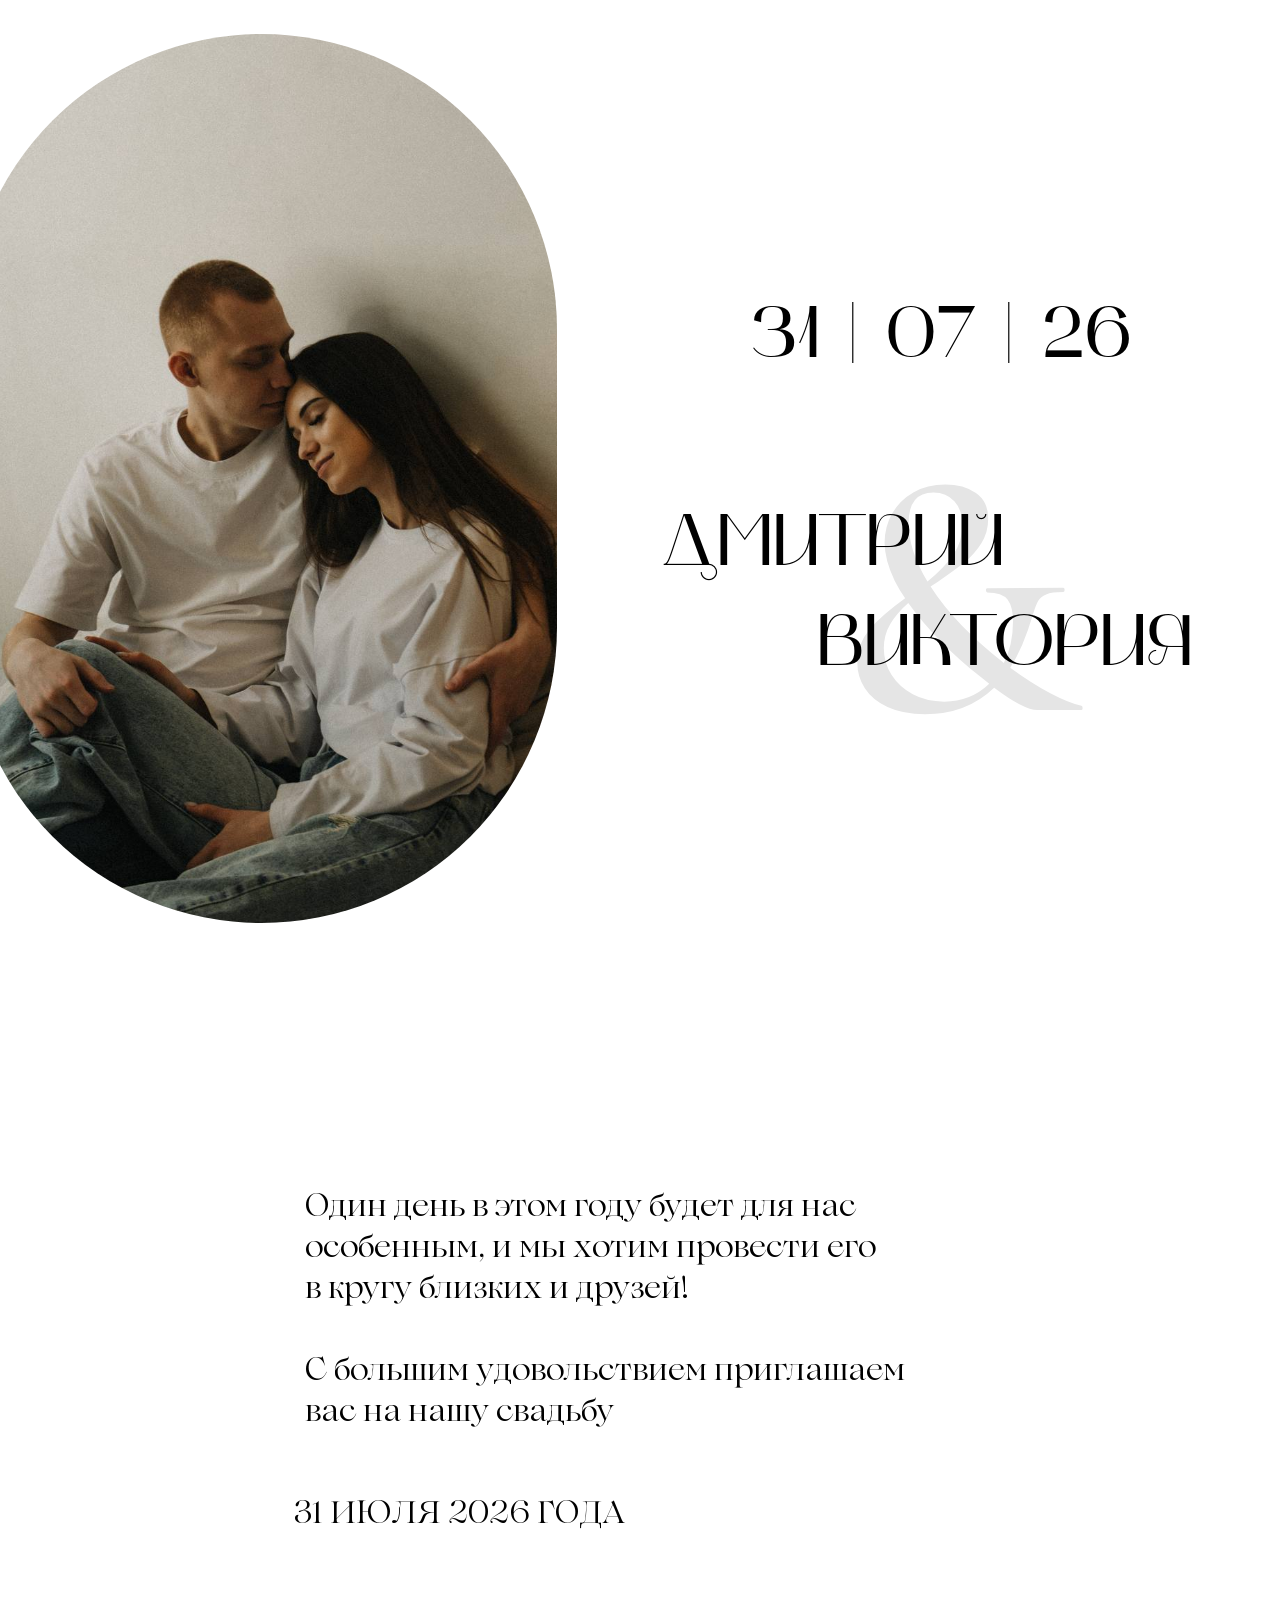
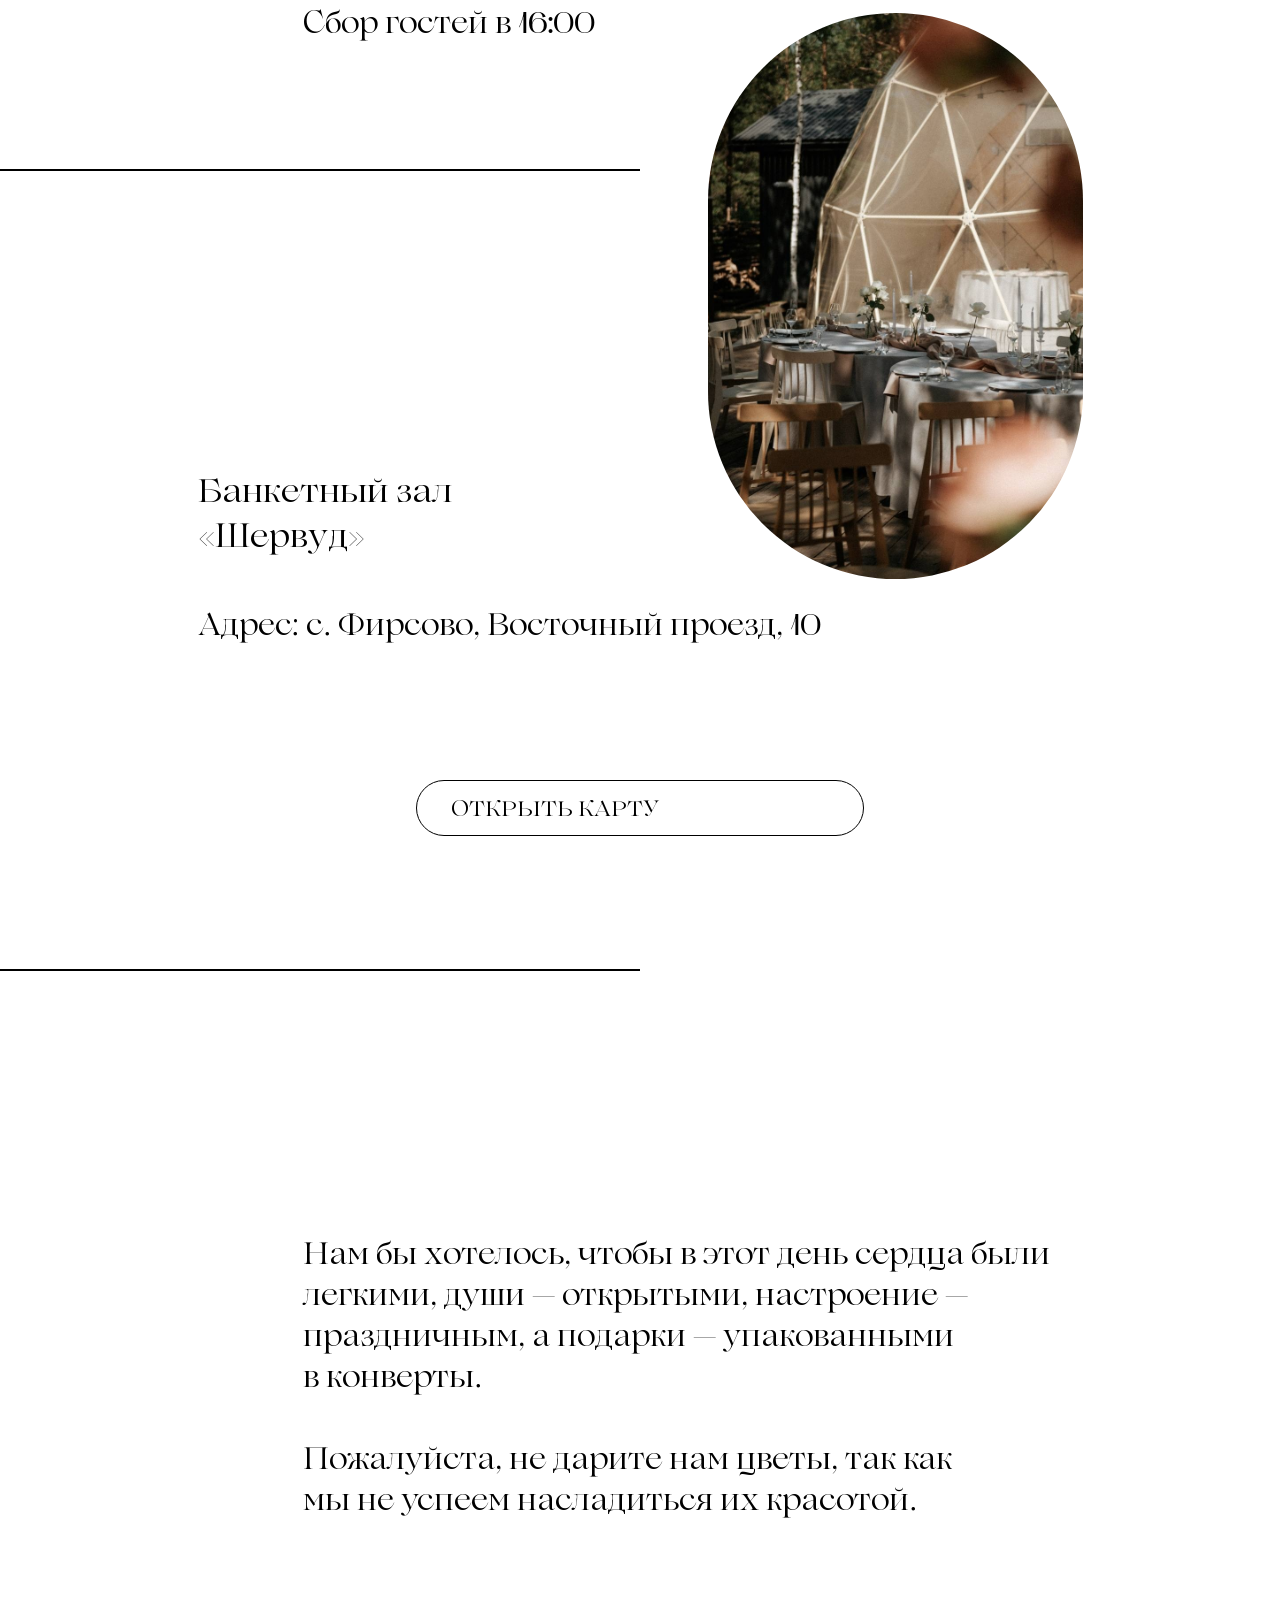
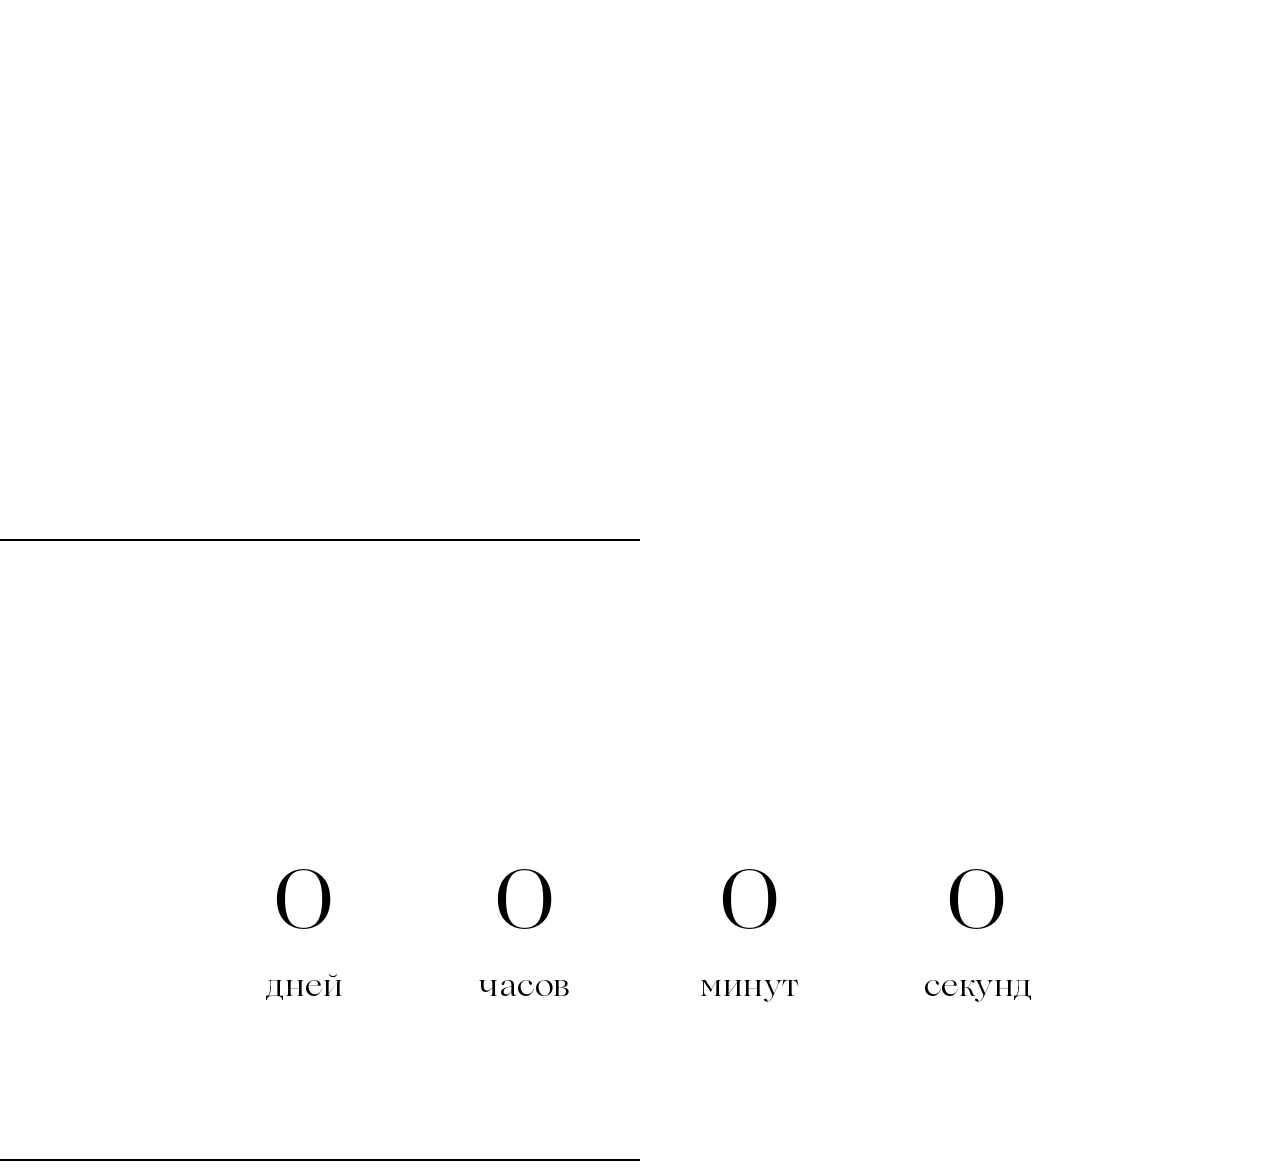
==== commit 110dc8da: "update" ====
--- a/index.html
+++ b/index.html
@@ -241,7 +241,7 @@
                      data-field-left-res-640-value="81"
                      data-field-height-res-640-value="688"
                      data-field-width-res-640-value="459"> <div
-                        class='tn-atom' style="background-image:url('../photo_2026-03-22_22-14-39.jpg');background-size:cover;background-position:center;"> </div> </div> </div> </div>
+                        class='tn-atom' style="background-image:url('./photo_2026-03-22_22-14-39.jpg');background-size:cover;background-position:center;"> </div> </div> </div> </div>
             <script>t_onReady(function() {t_onFuncLoad('t396_init',function() {t396_init('674615770');});});</script>
             <!-- /T396 --> </div> <div id="rec662902497" class="r t-rec"
             style=" " data-animationappear="off" data-record-type="131">
@@ -541,7 +541,7 @@
                      data-field-left-res-640-value="343"
                      data-field-height-res-640-value="396"
                      data-field-width-res-640-value="264"> <div
-                        class='tn-atom' style="background-image:url('../3615adc0-2fe9-4f70-98bb-678503bc6018.jpg');background-size:cover;background-position:center;"> </div> </div> <div
+                        class='tn-atom' style="background-image:url('./3615adc0-2fe9-4f70-98bb-678503bc6018.jpg');background-size:cover;background-position:center;"> </div> </div> <div
                      class='t396__elem tn-elem tn-elem__6603779011698675101824 t-animate'
                      data-elem-id='1698675101824' data-elem-type='shape'
                      data-field-top-value="600" data-field-left-value="376"
--- a/css/tilda-grid-3.0.min.css
+++ b/css/tilda-grid-3.0.min.css
@@ -0,0 +1 @@
+*,*:before,*:after{-webkit-box-sizing:content-box;-moz-box-sizing:content-box;box-sizing:content-box}div,span,h1,h2,h3,h4,h5,h6,p,blockquote,pre,a,code,img,b,u,i,center,table,tr,th,td,video{margin:0;padding:0;border:0}sup{line-height:0;font-size:smaller;vertical-align:super}sub{line-height:0;font-size:smaller;vertical-align:sub}.t-clear{clear:both}.t-row{margin:0}.t-container{margin-left:auto;margin-right:auto;width:100%;max-width:1200px;padding:0}.t-container.flexx{display:-webkit-box;display:-moz-box;display:-ms-flexbox;display:-webkit-flex;display:flex}.t-container_flex{display:-webkit-box;display:-moz-box;display:-ms-flexbox;display:-webkit-flex;display:flex}.t-container_100{width:100%;padding:0}.t-container_10{margin-left:auto;margin-right:auto;width:100%;max-width:1000px;padding:0}.t-container_8{margin-left:auto;margin-right:auto;width:100%;max-width:800px;padding:0}.t-container:before,.t-container:after,.t-container_10:before,.t-container_10:after,.t-container_8:before,.t-container_8:after,.t-container_100:before,.t-container_100:after{display:table;content:" ";width:0}.t-container:after,.t-container_10:after,.t-container_8:after,.t-container_100:after{clear:both}.t-col{display:inline;float:left;margin-left:20px;margin-right:20px;width:100%}.t-col.flexx{align-items:stretch;height:inherit;margin-top:auto;margin-bottom:auto}.t-col_flex{align-items:stretch;height:inherit;margin-top:auto;margin-bottom:auto}.t-col_1{max-width:60px}.t-col_2{max-width:160px}.t-col_3{max-width:260px}.t-col_4{max-width:360px}.t-col_5{max-width:460px}.t-col_6{max-width:560px}.t-col_7{max-width:660px}.t-col_8{max-width:760px}.t-col_9{max-width:860px}.t-col_10{max-width:960px}.t-col_11{max-width:1060px}.t-col_12{max-width:1160px}.t-col_100{max-width:100vw}.t-prefix_1{padding-left:100px}.t-prefix_2{padding-left:200px}.t-prefix_3{padding-left:300px}.t-prefix_4{padding-left:400px}.t-prefix_5{padding-left:500px}.t-prefix_6{padding-left:600px}.t-prefix_7{padding-left:700px}.t-prefix_8{padding-left:800px}.t-prefix_9{padding-left:900px}.t-prefix_10{padding-left:1000px}.t-prefix_11{padding-left:1100px}.t-prefix_12{padding-left:1200px}.t-width{width:100%}.t-width_1{max-width:60px}.t-width_2{max-width:160px}.t-width_3{max-width:260px}.t-width_4{max-width:360px}.t-width_5{max-width:460px}.t-width_6{max-width:560px}.t-width_7{max-width:660px}.t-width_8{max-width:760px}.t-width_9{max-width:860px}.t-width_10{max-width:960px}.t-width_11{max-width:1060px}.t-width_12{max-width:1160px}.t-width_100{max-width:100%}.t-cell{display:table-cell;vertical-align:middle;height:100%;margin-left:0;margin-right:0}.t-cell_25{width:25vw}.t-cell_33{width:33.3333333vw}.t-cell_50{width:50vw}.t-cell_100{width:100vw}@media screen and (max-width:1200px){.t-container{max-width:960px;padding:0}.t-container_10{max-width:780px}.t-container_8{max-width:640px}.t-col{display:inline;float:left;margin-left:10px;margin-right:10px;width:100%}.t-col_1{max-width:60px}.t-col_2{max-width:140px}.t-col_3{max-width:220px}.t-col_4{max-width:300px}.t-col_5{max-width:380px}.t-col_6{max-width:460px}.t-col_7{max-width:540px}.t-col_8{max-width:620px}.t-col_9{max-width:700px}.t-col_10{max-width:780px}.t-col_11{max-width:860px}.t-col_12{max-width:940px}.t-prefix_1{padding-left:80px}.t-prefix_2{padding-left:160px}.t-prefix_3{padding-left:240px}.t-prefix_4{padding-left:320px}.t-prefix_5{padding-left:400px}.t-prefix_6{padding-left:480px}.t-prefix_7{padding-left:560px}.t-prefix_8{padding-left:640px}.t-prefix_9{padding-left:720px}.t-prefix_10{padding-left:800px}.t-prefix_11{padding-left:880px}.t-prefix_12{padding-left:960px}.t-width_1{max-width:60px}.t-width_2{max-width:140px}.t-width_3{max-width:220px}.t-width_4{max-width:300px}.t-width_5{max-width:380px}.t-width_6{max-width:460px}.t-width_7{max-width:540px}.t-width_8{max-width:620px}.t-width_9{max-width:700px}.t-width_10{max-width:780px}.t-width_11{max-width:860px}.t-width_12{max-width:940px}.t-width_100{max-width:100%}}@media screen and (max-width:960px){.t-container{max-width:640px}.t-container.flexx{display:block}.t-container_flex{display:block}.t-col{display:block;float:none;padding-left:20px;padding-right:20px;margin:0;width:100%;max-width:100%;box-sizing:border-box}.t-col_1,.t-col_2,.t-col_3,.t-col_4,.t-col_5,.t-col_6,.t-col_7,.t-col_8,.t-col_9,.t-col_10,.t-col_11,.t-col_12{width:100%;max-width:100%}.t-prefix_1,.t-prefix_2,.t-prefix_3,.t-prefix_4,.t-prefix_5,.t-prefix_6,.t-prefix_7,.t-prefix_8,.t-prefix_9,.t-prefix_10,.t-prefix_11,.t-prefix_12{padding-left:none}}
--- a/ws/project5853102/tilda-blocks-page40723195.min.css
+++ b/ws/project5853102/tilda-blocks-page40723195.min.css
@@ -0,0 +1 @@
+.csssize{height:4068px}.t-body{margin:0px}#allrecords{-webkit-font-smoothing:antialiased;background-color:none}#allrecords a{color:#ff8562;text-decoration:none}#allrecords a,#allrecords button,#allrecords .t-radio,#allrecords .t-checkbox,#allrecords .t-img-select{outline:none}#allrecords a:focus-visible,#allrecords button:focus-visible,#allrecords .t-focusable,#allrecords .t-focusable .t-btn,#allrecords .t-focusable .t-btntext,#allrecords .t-img-select:focus-visible+.t-img-select__indicator,#allrecords .t-img-select:focus-visible+.t-img-select__indicator:after,#allrecords .t-radio:focus-visible+.t-radio__indicator,#allrecords .t-checkbox:focus-visible+.t-checkbox__indicator{outline-color:#2015FF;outline-offset:4px;outline-style:auto}#allrecords .t-descr a:focus-visible,#allrecords .t-sociallinks a:focus-visible,#allrecords .ya-share2__link:focus-visible{outline-offset:2px}#allrecords a[href^=tel]{color:inherit;text-decoration:none}#allrecords ol{padding-left:22px}#allrecords ul{padding-left:20px}#allrecords b,#allrecords strong{font-weight:700}@media print{body,html{min-width:1200px;max-width:1200px;padding:0;margin:0 auto;border:none}}.t-records{-webkit-font_smoothing:antialiased;background-color:none}.t-records a{color:#ff8562;text-decoration:none}.t-records a[href^=tel]{color:inherit;text-decoration:none}.t-records ol{padding-left:22px;margin-top:0px;margin-bottom:10px}.t-records ul{padding-left:20px;margin-top:0px;margin-bottom:10px}.t-mbfix{opacity:.01;-webkit-transform:translateX(0px);-ms-transform:translateX(0px);transform:translateX(0px);position:fixed;width:100%;height:500px;background-color:white;top:0px;left:0px;z-index:10000;-webkit-transition:all 0.1s ease;transition:all 0.1s ease}.t-mbfix_hide{-webkit-transform:translateX(3000px);-ms-transform:translateX(3000px);transform:translateX(3000px)}img:not([src]){visibility:hidden}.t-body_scroll-locked{position:fixed;left:0;width:100%;height:100%;overflow:hidden}.r_anim{-webkit-transition:opacity 0.5s;transition:opacity 0.5s}.r_hidden{opacity:0}.r_showed{opacity:1}@media screen and (max-width:1024px){a:active,button:active{-webkit-tap-highlight-color:rgba(255,255,255,.1)}}.t-text{font-family:'Downloads',Arial,sans-serif;font-weight:400;color:#000000}.t-text_xs{font-size:19px;line-height:1.55}.t-text_sm{font-size:22px;line-height:1.55}.t-descr{font-family:'Downloads',Arial,sans-serif;font-weight:400;color:#000000}.t-descr_xxs{font-size:18px;line-height:1.55}.t-submit{font-family:'Downloads',Arial,sans-serif}.t-input{font-family:'Downloads',Arial,sans-serif}.t-input__vis-ph{font-family:'Downloads',Arial,sans-serif}.t-select{font-family:'Downloads',Arial,sans-serif}.t-input-error{font-family:'Downloads',Arial,sans-serif}.t-form__errorbox-wrapper{font-family:'Downloads',Arial,sans-serif}.t-form__errorbox-text{font-family:'Downloads',Arial,sans-serif}.t-form__errorbox-item{font-family:'Downloads',Arial,sans-serif}.t-form__successbox{font-family:'Downloads',Arial,sans-serif}.t-rec_pt_0{padding-top:0}.t-rec_pb_0{padding-bottom:0}@media screen and (max-width:1200px){.t-text_xs{font-size:18px}.t-text_sm{font-size:20px}.t-descr_xxs{font-size:16px}}@media screen and (max-width:640px){.t-text_xs{font-size:16px;line-height:1.45}.t-text_sm{font-size:18px;line-height:1.45}}@media screen and (max-width:480px){.t-rec_pt_0{padding-top:0}.t-rec_pb_0{padding-bottom:0}}@font-face{font-family:'Downloads';src:url('../../tild3066-3762-4166-a366-383130313136/bikham-cyr-script.woff') format('woff');font-weight:100;font-style:normal}@font-face{font-family:'Downloads';src:url('../../tild3161-3735-4731-b333-346435393964/MY-dance_partner.woff') format('woff');font-weight:200;font-style:normal}@font-face{font-family:'Downloads';src:url('../../tild6533-6261-4630-b063-333434653066/timesnewromanpsmt.woff') format('woff');font-weight:300;font-style:normal}@font-face{font-family:'Downloads';src:url('../../tild3066-3335-4038-b733-646638326531/marianna__allfontru_.woff') format('woff');font-weight:400;font-style:normal}@font-face{font-family:'Downloads';src:url('../../tild3063-6162-4236-a564-346166333435/Cormorant-Medium.woff') format('woff');font-weight:500;font-style:normal}@font-face{font-family:'Downloads';src:url('../../tild3938-6361-4566-a538-643735393832/Lovelace-Regular.woff') format('woff');font-weight:600;font-style:normal}@font-face{font-family:'Downloads';src:url('../../tild3166-3733-4931-a333-373661303839/MY-MAK.woff') format('woff');font-weight:700;font-style:normal}@font-face{font-family:'Downloads';src:url('../../tild3263-6262-4764-b337-356135636335/FuturaPTLight.woff') format('woff');font-weight:800;font-style:normal}@font-face{font-family:'Downloads';src:url('../../tild6431-6134-4266-b561-323333643138/Montserrat-Regular.woff') format('woff');font-weight:900;font-style:normal}.t396{-webkit-text-size-adjust:100%}.t396__iframe{z-index:10000;background-color:#fff;width:100vw;height:100vh;position:fixed;top:0;left:0;border:0}html body.t396__body_overflow_hidden{overflow:hidden!important}.t396__display_none{display:none}.t396__artboard{position:relative;width:100%;height:100vh;overflow:hidden}.t396__artboard .t396__artboard_scale{overflow:visible}.t396__artboard.t396__artboard_scale .t396__elem[data-elem-type='text'] .tn-atom{word-break:normal;-moz-osx-font-smoothing:grayscale}.t396__artboard_scale .t396__carrier,.t396__artboard_scale .t396__filter{transform-origin:top left}.tn-atom__scale-wrapper{width:inherit;height:inherit}.t396__elem .tn-atom__scale-wrapper .tn-atom{width:inherit;height:inherit!important;box-sizing:border-box}.t396__artboard.rendering .tn-elem{visibility:hidden}.t396__artboard.rendered .tn-elem{visibility:visible}.t396__carrier{position:absolute;left:0;top:0;z-index:0;width:100%;height:100vh;-moz-transform:unset}.t396__filter{position:absolute;left:0;top:0;z-index:1;width:100%;height:100vh;transform:translateZ(0)}.t396__elem{position:absolute;box-sizing:border-box;display:table}.t396 .tn-atom{display:table-cell;vertical-align:middle;width:100%;-webkit-text-size-adjust:100%;-moz-text-size-adjust:100%;-ms-text-size-adjust:100%}@media screen and (max-width:959px){.t396_safari .t396__artboard_scale .tn-atom{-webkit-text-size-adjust:auto;-moz-text-size-adjust:auto;-ms-text-size-adjust:auto}}.t396 .tn-atom ul,.t396 .tn-atom ol{margin-bottom:0}.t396_safari .tn-atom:not(.tn-atom__form){transform:translateZ(0)}.t396 a.tn-atom{text-decoration:none}.t396 .tn-atom__img{width:100%;display:block}.t396 .tn-atom__html{vertical-align:top}.t396 .tn-atom__pin{border-radius:1000px;border-style:solid}.t396 .tn-atom__pin_onclick{cursor:pointer}.t396 .tn-atom__tip{position:absolute;box-sizing:border-box;width:300px;max-width:90vw;padding:15px;display:none}.t396 .tn-atom__pin:hover .tn-atom__tip{display:none}.t396 .tn-atom__tip-img{width:100%;display:block;margin-bottom:10px}.t396 .tn-atom__tip[data-tip-pos='top']{bottom:100%;margin-bottom:15px;left:50%;transform:translateX(-50%)}.t396 .tn-atom__tip[data-tip-pos='bottom']{top:100%;margin-top:15px;left:50%;transform:translateX(-50%)}.t396 .tn-atom__tip[data-tip-pos='left']{right:100%;margin-right:15px;top:50%;transform:translateY(-50%)}.t396 .tn-atom__tip[data-tip-pos='right']{left:100%;margin-left:15px;top:50%;transform:translateY(-50%)}.t396__ui{position:absolute;top:16px;left:196px;background-color:#fa876b;color:#000!important;height:30px;line-height:30px;width:100px;z-index:1000;text-align:center;border-radius:3px;display:none;font-size:14px}.t396__artboard.t396__artboard-fixed-active{transform:none!important;opacity:1!important}.t396__artboard-fixed-no-bg,.t396__artboard-fixed-innactive,.t396__artboard-fixed-innactive .t396__elem,.t396__artboard-fixed-no-bg.t396__artboard-fixed-innactive .t396__elem{pointer-events:none}.t396__artboard-fixed-no-bg .t396__elem{pointer-events:auto}.t396__elem-flex{position:relative!important;left:initial!important;top:initial!important;height:-webkit-fit-content;height:-moz-fit-content;height:fit-content;-ms-flex-negative:0;flex-shrink:0}.t396__artboard-flex>.t396__elem:not(.tn-elem__absolute),.t396__artboard-flex>.t396__group:not(.tn-group__absolute){position:relative!important;left:initial!important;top:initial!important;height:-webkit-fit-content;height:-moz-fit-content;height:fit-content;-ms-flex-negative:0;flex-shrink:0}.t123__centeredContainer{text-align:center}
--- a/css/tilda-animation-2.0.min.css
+++ b/css/tilda-animation-2.0.min.css
@@ -0,0 +1 @@
+.t396 .t-animate[data-animate-style=fadein],.t396 .t-animate[data-animate-style=fadeindown],.t396 .t-animate[data-animate-style=fadeinleft],.t396 .t-animate[data-animate-style=fadeinright],.t396 .t-animate[data-animate-style=fadeinup],.t396 .t-animate[data-animate-style=zoomin],.t396 .t-animate[data-animate-style=zoomout]{opacity:0}@media screen and (min-width:980px){.t-animate[data-animate-style=fadein],.t-animate[data-animate-style=fadeindown],.t-animate[data-animate-style=fadeinleft],.t-animate[data-animate-style=fadeinright],.t-animate[data-animate-style=fadeinup],.t-animate[data-animate-style=zoomin],.t-animate[data-animate-style=zoomout]{-webkit-backface-visibility:hidden;backface-visibility:hidden;opacity:0;transition-duration:1s;transition-property:opacity,-webkit-transform;transition-property:opacity,transform;transition-property:opacity,transform,-webkit-transform;transition-timing-function:cubic-bezier(.19,1,.22,1)}.t-title.t-animate{transition-duration:1.2s}.t-descr.t-animate,.t-subtitle.t-animate,.t-text.t-animate,.t-uptitle.t-animate{transition-duration:.7s}.t-item.t-animate{transition-duration:.5s}.t-animate_started[data-animate-style=fadein]{opacity:1}.t-animate[data-animate-style=fadeinup]{-webkit-transform:translateY(100px);transform:translateY(100px)}.t-animate_started[data-animate-style=fadeinup]{opacity:1;-webkit-transform:none;transform:none}.t-animate[data-animate-style=fadeindown]{-webkit-transform:translateY(-100px);transform:translateY(-100px)}.t-animate_started[data-animate-style=fadeindown]{opacity:1;-webkit-transform:none;transform:none}.t-animate[data-animate-style=fadeinleft]{-webkit-transform:translate(100px);transform:translate(100px)}.t-animate_started[data-animate-style=fadeinleft]{opacity:1;-webkit-transform:none;transform:none}.t-animate[data-animate-style=fadeinright]{-webkit-transform:translate(-100px);transform:translate(-100px)}.t-animate_started[data-animate-style=fadeinright]{opacity:1;-webkit-transform:none;transform:none}.t-animate[data-animate-style=zoomin]{-webkit-transform:scale(.9);transform:scale(.9)}.t-animate_started[data-animate-style=zoomin]{opacity:1;-webkit-transform:scale(1);transform:scale(1)}.t-animate[data-animate-style=zoomout]{-webkit-transform:scale(1.2);transform:scale(1.2)}.t-animate_started[data-animate-style=zoomout]{opacity:1;-webkit-transform:scale(1);transform:scale(1)}.t-animate_started[data-animate-distance],.t-animate_started[data-animate-scale]{-webkit-transform:none!important;transform:none!important}}.t-animate-for-wrapper .t-animate:not(.t-animate_started){opacity:0!important;transition-duration:0s!important}.t-animate__overflow-x-hidden{overflow-x:hidden}
--- a/css/tilda-forms-1.0.min.css
+++ b/css/tilda-forms-1.0.min.css
@@ -0,0 +1,30 @@
+[data-tilda-mode=edit] .t-input-title{margin-bottom:0}.t-submit{-webkit-appearance:none;background-image:none;background:transparent;border:0;box-sizing:border-box;cursor:pointer;font-size:16px;font-weight:700;height:60px;margin:0;outline:none;padding-left:60px;padding-right:60px;text-align:center;white-space:nowrap}.t-submit_sending{opacity:.5}@media screen and (max-width:640px){.t-submit{padding-left:30px;padding-right:30px;white-space:normal}}.t-form__inputsbox.t-form__inputsbox_flex{-ms-flex-align:start;-webkit-align-items:flex-start;align-items:flex-start;display:-ms-flexbox;display:-webkit-flex;display:flex;-ms-flex-wrap:wrap;-webkit-flex-wrap:wrap;flex-wrap:wrap}.t-form__inputsbox.t-form__inputsbox_flex.t-form__inputsbox_inrow{-webkit-column-gap:15px;column-gap:15px}.t-form__inputsbox.t-form__inputsbox_flex .t-form__screen-wrapper_active{-ms-flex-align:start;-webkit-align-items:flex-start;align-items:flex-start;display:-ms-flexbox!important;display:-webkit-flex!important;display:flex!important;-ms-flex-wrap:wrap;-webkit-flex-wrap:wrap;flex-wrap:wrap;width:100%}.t-form__inputsbox_inrow.t-form__inputsbox.t-form__inputsbox_flex .t-form__screen-wrapper_active{-webkit-column-gap:15px;column-gap:15px}.t-form__inputsbox_flex .t-input-group_tx{-ms-flex-item-align:center;-ms-grid-row-align:center;-webkit-align-self:center;align-self:center}.t-input{-webkit-appearance:none;border:0;border-radius:0;box-sizing:border-box;font-size:100%;font-size:16px;height:60px;line-height:1.33;margin:0;outline:none;padding:0 20px;width:100%}.t-input::-moz-focus-inner{border:0;padding:0}.t-input_bbonly{background-color:transparent!important;border-bottom:1px solid;border-left:0!important;border-radius:0!important;border-right:0!important;border-top:0!important;outline:none;padding-left:0!important;padding-right:0!important}.t-input_pvis{padding:26px 20px 10px}.tn-atom__form .t-input_pvis{padding:26px 20px 10px!important}.tn-atom__form .t-input_bbonly.t-input_pvis{padding-left:0!important;padding-right:0!important}.t-input__vis-ph{font-size:16px;height:17px;left:20px;line-height:1;opacity:.5;overflow:hidden;pointer-events:none;position:absolute;text-overflow:ellipsis;top:22px;-webkit-transform:translateZ(0);transform:translateZ(0);-webkit-transform-origin:left;transform-origin:left;transition:-webkit-transform .2s linear;transition:transform .2s linear;transition:transform .2s linear,-webkit-transform .2s linear;white-space:nowrap;width:100%;width:calc(100% - 40px)}.t-input:focus~.t-input__vis-ph,.t-input_has-content+.t-input__vis-ph{text-overflow:inherit;-webkit-transform:translateY(-100%) scale(.7);transform:translateY(-100%) scale(.7);width:100%}.t-input:invalid{box-shadow:none}fieldset.t-input-group{border:none;margin:0;padding:0}.t-input-group_cb div[data-customstyle=yes]{display:inline;vertical-align:middle}.t-form_bbonly .t-input__vis-ph{left:0!important}.t-form_bbonly .js-error-control-box .t-input__vis-ph{left:10px!important}.t-input-group_ta textarea.t-input{resize:vertical}.t-form__inputsbox_flex .t-input-group:not(.t-input-group_inonerow){width:100%}.t-input-group_inonerow:not(.t-input-group_inrow-last){margin-right:15px}.t-input-group_inonerow:not(.t-input-group_inrow-last):not(.t-input-group_inrow){margin-right:0}.t-input-group_inonerow.t-input-group_width100:not(.t-input-group_inrow-withsibling){margin-right:0;width:100%}.t-form__inputsbox_inrow .t-input-group_width25.t-input-group_inonerow{width:calc(25% - 11.25px)}.t-form__inputsbox_inrow .t-input-group_width33.t-input-group_inonerow{width:calc(33.33333% - 10px)}.t-form__inputsbox_inrow .t-input-group_width50.t-input-group_inonerow{width:calc(50% - 7.5px)}.t-form__inputsbox_inrow .t-input-group_width100.t-input-group_inonerow{width:100%}.t-form__inputsbox_inrow .t-input-group_inonerow,.t-form__inputsbox_inrow .t-input-group_inonerow.t-input-group_width100{margin-right:0}.t-form__inputsbox_inrow .t-input-group_width25:not(.t-input-group_inonerow) .t-input-block,.t-form__inputsbox_inrow .t-input-group_width25:not(.t-input-group_inonerow) .t-input-title{width:calc(25% - 11.25px)}.t-form__inputsbox_inrow .t-input-group_width33:not(.t-input-group_inonerow) .t-input-block,.t-form__inputsbox_inrow .t-input-group_width33:not(.t-input-group_inonerow) .t-input-title{width:calc(33.33333% - 10px)}.t-form__inputsbox_inrow .t-input-group_width50:not(.t-input-group_inonerow) .t-input-block,.t-form__inputsbox_inrow .t-input-group_width50:not(.t-input-group_inonerow) .t-input-title{width:calc(50% - 7.5px)}.t-form__inputsbox_inrow
+	.t-input-group_inonerow:not(.t-input-group_width100):not(.t-input-group_width50):not(.t-input-group_width33):not(.t-input-group_width25),.t-form__inputsbox_inrow .t-input-group_width100:not(.t-input-group_inonerow) .t-input-block,.t-form__inputsbox_inrow .t-input-group_width100:not(.t-input-group_inonerow) .t-input-title{width:100%}.t-form__inputsbox_inrow .t-input-group_widthdef.t-input-group_inonerow .t-datepicker__wrapper,.t-form__inputsbox_inrow .t-input-group_widthdef.t-input-group_inonerow .t-inputtime{max-width:100%}.t-form__inputsbox_inrow .t-input-group_width25 .t-datepicker__icon{display:none}.t-select{-webkit-appearance:none;appearance:none;-moz-appearance:none;background:transparent;border:0;border-radius:0;box-sizing:border-box;color:initial;cursor:pointer;font-size:16px;height:60px;line-height:1.33;outline:none;padding:0 45px 0 20px;width:100%}.t-select_bbonly{background-color:transparent!important;border-left:0!important;border-radius:0!important;border-right:0!important;border-top:0!important;outline:none;padding-left:0!important;padding-right:0!important}.t-select_bbonly option{background-color:#fff;color:#000}#allrecords .t-select.t-focusable{outline-color:#2015ff;outline-offset:4px;outline-style:auto}.t-select__wrapper{position:relative}.t-select__wrapper:after{border-color:#000 transparent transparent;border-style:solid;border-width:6px 5px 0;bottom:0;content:" ";height:0;margin:auto;pointer-events:none;position:absolute;right:20px;top:0;width:0}.t-select::-ms-expand{height:0;opacity:0;width:0}.t-select__wrapper_bbonly:after{right:0!important}.t-radio__wrapper{margin-top:5px}.t-input-block_rd-flex .t-checkboxes__wrapper,.t-input-block_rd-flex .t-checkboxes__wrapper fieldset,.t-input-block_rd-flex .t-radio__wrapper,.t-input-block_rd-flex .t-radio__wrapper fieldset{-ms-flex-pack:start;-webkit-column-gap:15px;column-gap:15px;display:-ms-flexbox;display:-webkit-flex;display:flex;-ms-flex-wrap:wrap;-webkit-flex-wrap:wrap;flex-wrap:wrap;-webkit-justify-content:flex-start;justify-content:flex-start}.t-input-block_rd-flex .t-checkboxes__wrapper fieldset,.t-input-block_rd-flex .t-radio__wrapper fieldset{width:100%}.t-input-block_rd-flex.t-input-block_rd-width25 .t-checkboxes__wrapper,.t-input-block_rd-flex.t-input-block_rd-width25 .t-checkboxes__wrapper fieldset,.t-input-block_rd-flex.t-input-block_rd-width25 .t-radio__wrapper,.t-input-block_rd-flex.t-input-block_rd-width25 .t-radio__wrapper fieldset,.t-input-block_rd-flex.t-input-block_rd-width33 .t-checkboxes__wrapper,.t-input-block_rd-flex.t-input-block_rd-width33 .t-checkboxes__wrapper fieldset,.t-input-block_rd-flex.t-input-block_rd-width33 .t-radio__wrapper,.t-input-block_rd-flex.t-input-block_rd-width33 .t-radio__wrapper fieldset,.t-input-block_rd-flex.t-input-block_rd-width50 .t-checkboxes__wrapper,.t-input-block_rd-flex.t-input-block_rd-width50 .t-checkboxes__wrapper fieldset,.t-input-block_rd-flex.t-input-block_rd-width50 .t-radio__wrapper,.t-input-block_rd-flex.t-input-block_rd-width50 .t-radio__wrapper fieldset{-ms-flex-pack:start;-webkit-justify-content:flex-start;justify-content:flex-start}.t-input-block.t-input-block_rd-flex:not(.t-input-block_rd-width50):not(.t-input-block_rd-width33):not(.t-input-block_rd-width25)
+	.t-checkboxes__wrapper,.t-input-block.t-input-block_rd-flex:not(.t-input-block_rd-width50):not(.t-input-block_rd-width33):not(.t-input-block_rd-width25)
+	.t-radio__wrapper{-webkit-column-gap:25px;column-gap:25px}.t-input-block_rd-flex.t-input-block_rd-width25 .t-checkboxes__item,.t-input-block_rd-flex.t-input-block_rd-width25 .t-radio__control,.t-input-block_rd-flex.t-input-block_rd-width25 .t-radio__ownvariant-wrapper,.tn-atom__form .t-input-block_rd-flex.t-input-block_rd-width25 .t-checkbox__control{width:calc(25% - 11.25px)}.t-input-block_rd-flex.t-input-block_rd-width33 .t-checkboxes__item,.t-input-block_rd-flex.t-input-block_rd-width33 .t-radio__control,.t-input-block_rd-flex.t-input-block_rd-width33 .t-radio__ownvariant-wrapper,.tn-atom__form .t-input-block_rd-flex.t-input-block_rd-width33 .t-checkbox__control{width:calc(33.33333% - 10px)}.t-input-block_rd-flex.t-input-block_rd-width50 .t-checkboxes__item,.t-input-block_rd-flex.t-input-block_rd-width50 .t-radio__control,.t-input-block_rd-flex.t-input-block_rd-width50 .t-radio__ownvariant-wrapper,.tn-atom__form .t-input-block_rd-flex.t-input-block_rd-width50 .t-checkbox__control{width:calc(50% - 7.5px)}.t-checkbox__control{cursor:pointer;display:table;position:relative}.t-checkbox__control.t-checkbox__control_flex{-ms-flex-align:center;-webkit-align-items:center;align-items:center;display:-webkit-flex;display:-ms-flexbox;display:flex;gap:10px}.t-checkbox__control .t-checkbox{opacity:0;position:absolute;z-index:-1}.t-checkbox__control>span{word-break:break-word}.t-input__own-answer-wrapper-checkbox>.t-checkbox__control>span{word-break:unset}.t-checkbox__indicator{border:2px solid #000;box-sizing:border-box;display:inline-block;height:20px;opacity:.6;position:relative;transition:all .2s;vertical-align:middle;width:20px}.t-checkbox__indicator,.t-radio__indicator{-ms-flex-negative:0;-webkit-flex-shrink:0;flex-shrink:0}.t-checkbox__indicator:after{border-color:inherit;border-style:solid;border-width:0 2px 2px 0;content:"";display:none;height:8px;left:6px;position:absolute;top:2px;-webkit-transform:rotate(45deg);transform:rotate(45deg);width:3px}.t-checkbox__control .t-checkbox:checked~.t-checkbox__indicator{opacity:1}.t-checkbox__control .t-checkbox:checked~.t-checkbox__indicator:after{display:block}.t-checkbox__labeltext,.t-checkbox__labeltext div{display:inline}#allrecords ul.t-checkboxes__wrapper{list-style:none;margin-bottom:0;padding-left:0}.t-checkboxes__wrapper .t-checkbox__control,.t-checkboxes__wrapper .t-ownvariant-wrapper_flex{margin:10px 0}.t-radio{opacity:0;position:absolute;z-index:-1}.t-radio__control{cursor:pointer;display:table;margin:0 0 10px;position:relative}.t-checkbox__control.t-text_xs,.t-radio__control.t-text_xs{line-height:1}.t-input-block:not(.t-input-block_rd-flex) .t-radio__control{width:100%}.t-input-block .t-ownvariant-wrapper_flex .t-radio__control,.tn-atom .t-input__own-answer-wrapper .t-radio__control{width:auto}.t-input-block .t-ownvariant-wrapper_flex .t-radio__control{-ms-flex-align:center;-webkit-align-items:center;align-items:center;display:-webkit-flex;display:-ms-flexbox;display:flex}.t-radio__control:first-child{margin:3px 0 10px}.t-radio__control:last-child{margin:0}.t-input-block_rd-flex .t-radio__control,.t-input-block_rd-flex .t-radio__control:first-child,.t-input-block_rd-flex .t-radio__control:last-child{margin:0 0 10px}.t-radio__indicator{border:2px solid #000;border-radius:50%;box-sizing:border-box;display:inline-block;height:20px;margin-right:10px;opacity:.6;position:relative;transition:all .2s;vertical-align:middle;width:20px}.t-radio__indicator:after{background:#000;border-radius:50%;bottom:0;content:"";height:10px;left:0;margin:auto;opacity:0;position:absolute;right:0;top:0;transition:all .2s;width:10px}.t-radio__control .t-radio:checked~.t-radio__indicator,.t-radio__control .t-radio:checked~.t-radio__indicator:after{opacity:1}.t-input-block_rd-flex .t-checkbox__control,.t-input-block_rd-flex .t-radio__control{box-sizing:border-box}.t-rate__wrapper_numbers{display:-webkit-flex;display:-ms-flexbox;display:flex;-webkit-flex-wrap:wrap;-ms-flex-wrap:wrap;flex-wrap:wrap}.t-rate__wrapper_icons{display:inline-block}.t-rate__wrapper .t-rate__control:first-child,.t-rate__wrapper [type=radio]{margin:0;padding:0}.t-rate__text-wrapper{-ms-flex-pack:justify;display:-webkit-flex;display:-ms-flexbox;display:flex;-webkit-justify-content:space-between;justify-content:space-between;margin-top:11px;width:100%}.t-rate__text{line-height:1.2;width:50%}.t-rate__wrapper_icons-3 .t-rate__text{width:80px}.t-rate__text_start{text-align:left}.t-rate__text_end{text-align:right}.t-rate__control{cursor:pointer;margin-bottom:0}.t-rate__wrapper_numbers .t-rate__control{-webkit-flex:1 1 auto;-ms-flex:1 1 auto;flex:1 1 auto;height:40px}.t-rate__wrapper_numbers .t-rate__control .t-rate__indicator{-ms-flex-pack:center;-ms-flex-align:center;-webkit-align-items:center;align-items:center;box-sizing:border-box;display:-webkit-flex;display:-ms-flexbox;display:flex;font-weight:500;height:100%;-webkit-justify-content:center;justify-content:center;position:relative;transition:all .2s;width:100%}.t-rate__wrapper_numbers .t-rate__control .t-rate__indicator:after{background:#000;border-radius:50%;bottom:0;content:"";height:10px;left:0;margin:auto;opacity:0;position:absolute;right:0;top:0;transition:all .2s;width:10px}.t-rate__wrapper_numbers .t-rate:checked+.t-rate__indicator{background-color:rgba(0,0,0,.1)}.t-rate__wrapper_numbers .t-rate__indicator{background-color:transparent;border:1px solid #000}.t-rate__wrapper_numbers .t-rate__control+.t-rate__control .t-rate__indicator{border-left:none!important}.t-rate__wrapper_numbers .t-rate__control:hover .t-rate__indicator{background-color:rgba(0,0,0,.1)}.t-rate__wrapper_numbers .t-rate__text-wrapper{-ms-flex-pack:justify;display:-webkit-flex;display:-ms-flexbox;display:flex;-webkit-justify-content:space-between;justify-content:space-between;margin-top:6px;width:100%}.t-rate__icons{display:-webkit-flex;display:-ms-flexbox;display:flex;-webkit-flex-wrap:nowrap;-ms-flex-wrap:nowrap;flex-wrap:nowrap;font-size:0}.t-rate__icons .t-rate:checked~.t-rate__control>.t-rate__indicator svg path,.t-rate__icons .t-rate__control .t-rate__indicator svg path,.t-rate__icons:hover>.t-rate__control:hover~.t-rate~.t-rate__control>.t-rate__indicator svg path{opacity:.3}.t-rate__icons:hover>.t-rate+.t-rate__control>.t-rate__indicator svg path,.t-rate__icons>.t-rate:checked+.t-rate__control>.t-rate__indicator svg path,.t-rate__icons>.t-rate~.t-rate__control:hover>.t-rate__indicator svg path,.t-rate__wrapper_active .t-rate__icons .t-rate__control .t-rate__indicator svg path{opacity:1}.t-rate__wrapper_icons .t-rate__control{padding-right:18px}.t-rate__wrapper_icons .t-rate__control:last-of-type{padding-right:0}.t-rate__wrapper_icons .t-rate__indicator{max-width:40px}.t-rate__wrapper_icons .t-rate__indicator svg{height:auto;width:100%}.t-rate{opacity:0;position:absolute;z-index:-1}.t-step-form__step{display:none}.t-step-form__step_active{display:block!important}.t-step-form__step_fadeInUp{-webkit-animation:fade-in .7s,move-up .7s;animation:fade-in .7s,move-up .7s}.t-step-form__step_fadeOutDown{-webkit-animation:fade-out .4s,move-down .4s;animation:fade-out .4s,move-down .4s;pointer-events:none}.t-step-form__step_fadeIn{-webkit-animation:fade-in .7s;animation:fade-in .7s}.t-step-form__step_fadeOut{-webkit-animation:fade-out .4s;animation:fade-out .4s;pointer-events:none}@-webkit-keyframes fade-in{0%{display:block;opacity:0}to{display:block;opacity:1}}@keyframes fade-in{0%{display:block;opacity:0}to{display:block;opacity:1}}@-webkit-keyframes fade-out{0%{display:block;opacity:1}to{opacity:0}}@keyframes fade-out{0%{display:block;opacity:1}to{opacity:0}}@-webkit-keyframes move-up{0%{-webkit-transform:translateY(15px);transform:translateY(15px)}to{-webkit-transform:translateY(0);transform:translateY(0)}}@keyframes move-up{0%{-webkit-transform:translateY(15px);transform:translateY(15px)}to{-webkit-transform:translateY(0);transform:translateY(0)}}@-webkit-keyframes move-down{0%{-webkit-transform:translateY(0);transform:translateY(0)}to{-webkit-transform:translateY(20px);transform:translateY(20px)}}@keyframes move-down{0%{-webkit-transform:translateY(0);transform:translateY(0)}to{-webkit-transform:translateY(20px);transform:translateY(20px)}}@media screen and (min-width:1024px){.t-radio:focus-visible+.t-radio__indicator{box-shadow:0 0 0 3px #0096ff}.t-checkbox:focus-visible+.t-checkbox__indicator{box-shadow:0 0 0 3px #0096ff}}@media screen and (max-width:640px){.t-rate__icons{-ms-flex-pack:justify;-webkit-justify-content:space-between;justify-content:space-between}.t-rate__wrapper_icons .t-rate__control{padding-right:10px}.t-rate__wrapper_icons-3 .t-rate__text{width:50%}}.t-inputquantity__wrapper{-ms-flex-align:center;-webkit-align-items:center;align-items:center;display:-ms-flexbox;display:-webkit-flex;display:flex}.t-inputquantity{margin-left:.5rem;margin-right:.5rem;text-align:center;width:70px}.t-inputquantity__btn{background-color:transparent;border:none;cursor:pointer;font-size:26px;margin:0;padding:0 .5rem;-webkit-user-select:none;-moz-user-select:none;-khtml-user-select:none;-ms-user-select:none}.t-form__inputsbox_inrow .t-input-group_width100 .t-inputquantity,.t-form__inputsbox_inrow .t-input-group_width25 .t-inputquantity,.t-form__inputsbox_inrow .t-input-group_width33 .t-inputquantity,.t-form__inputsbox_inrow .t-input-group_width50 .t-inputquantity{text-align:left;width:100%!important}input[type=number]::-webkit-inner-spin-button,input[type=number]::-webkit-outer-spin-button{-webkit-appearance:none;margin:0}input[type=number]{-moz-appearance:textfield}.t-range:focus-visible{outline-color:#2015ff;outline-offset:4px;outline-offset:2px;outline-style:auto}.t-form .uploadcare-widget-button{background:#333;font-size:14px;line-height:1.4}.t-form .uploadcare-widget-button:hover{background:#444}.t-form .uploadcare--widget__button{cursor:pointer}legend.t-input-title{padding-left:0}.t-input-title{display:block;height:100%;padding-right:10px;vertical-align:middle}.t-input-group_inonerow .t-input-title{padding-right:0}.t-input-subtitle{display:block;height:100%;padding-right:10px;vertical-align:middle}.t-form__bottom-text{margin-top:30px;text-align:center}@media screen and (max-width:479px){.t-form__inputsbox_flex .t-input-group,.t-form__inputsbox_flex .t-input-group.t-input-group_inonerow,.t-form__inputsbox_inrow .t-input-group_width100:not(.t-input-group_inonerow) .t-input-block,.t-form__inputsbox_inrow .t-input-group_width100:not(.t-input-group_inonerow) .t-input-title,.t-form__inputsbox_inrow .t-input-group_width25:not(.t-input-group_inonerow) .t-input-block,.t-form__inputsbox_inrow .t-input-group_width25:not(.t-input-group_inonerow) .t-input-title,.t-form__inputsbox_inrow .t-input-group_width33:not(.t-input-group_inonerow) .t-input-block,.t-form__inputsbox_inrow .t-input-group_width33:not(.t-input-group_inonerow) .t-input-title,.t-form__inputsbox_inrow .t-input-group_width50:not(.t-input-group_inonerow) .t-input-block,.t-form__inputsbox_inrow .t-input-group_width50:not(.t-input-group_inonerow) .t-input-title{width:100%}.t-input-group_inonerow:not(.t-input-group_inrow-last){margin-right:0}.t-input-group_inonerow .t-input-title{padding-right:10px}.t-input-block_rd-flex.t-input-block_rd-width25 .t-checkboxes__wrapper,.t-input-block_rd-flex.t-input-block_rd-width25 .t-radio__wrapper,.t-input-block_rd-flex.t-input-block_rd-width33 .t-checkboxes__wrapper,.t-input-block_rd-flex.t-input-block_rd-width33 .t-radio__wrapper,.t-input-block_rd-flex.t-input-block_rd-width50 .t-checkboxes__wrapper,.t-input-block_rd-flex.t-input-block_rd-width50 .t-radio__wrapper{-ms-flex-pack:start;-webkit-justify-content:flex-start;justify-content:flex-start}.t-input-block_rd-flex.t-input-block_rd-width25 .t-checkboxes__item,.t-input-block_rd-flex.t-input-block_rd-width25 .t-radio__control,.t-input-block_rd-flex.t-input-block_rd-width25 .t-radio__ownvariant-wrapper,.t-input-block_rd-flex.t-input-block_rd-width33 .t-checkboxes__item,.t-input-block_rd-flex.t-input-block_rd-width33 .t-radio__control,.t-input-block_rd-flex.t-input-block_rd-width33 .t-radio__ownvariant-wrapper,.t-input-block_rd-flex.t-input-block_rd-width50 .t-checkboxes__item,.t-input-block_rd-flex.t-input-block_rd-width50 .t-radio__control,.t-input-block_rd-flex.t-input-block_rd-width50 .t-radio__ownvariant-wrapper,.tn-atom__form .t-input-block_rd-flex.t-input-block_rd-width25 .t-checkbox__control,.tn-atom__form .t-input-block_rd-flex.t-input-block_rd-width33 .t-checkbox__control,.tn-atom__form .t-input-block_rd-flex.t-input-block_rd-width50 .t-checkbox__control{width:100%}.t-input-block_rd-flex.t-input-block_rd-width25.t-input-block_rd-mobile-half .t-checkboxes__item,.t-input-block_rd-flex.t-input-block_rd-width25.t-input-block_rd-mobile-half .t-radio__control,.t-input-block_rd-flex.t-input-block_rd-width25.t-input-block_rd-mobile-half .t-radio__ownvariant-wrapper,.t-input-block_rd-flex.t-input-block_rd-width33.t-input-block_rd-mobile-half .t-checkboxes__item,.t-input-block_rd-flex.t-input-block_rd-width33.t-input-block_rd-mobile-half .t-radio__control,.t-input-block_rd-flex.t-input-block_rd-width33.t-input-block_rd-mobile-half .t-radio__ownvariant-wrapper,.t-input-block_rd-flex.t-input-block_rd-width50.t-input-block_rd-mobile-half .t-checkboxes__item,.t-input-block_rd-flex.t-input-block_rd-width50.t-input-block_rd-mobile-half .t-radio__control,.t-input-block_rd-flex.t-input-block_rd-width50.t-input-block_rd-mobile-half .t-radio__ownvariant-wrapper,.tn-atom__form .t-input-block_rd-flex.t-input-block_rd-width25.t-input-block_rd-mobile-half .t-checkbox__control,.tn-atom__form .t-input-block_rd-flex.t-input-block_rd-width33.t-input-block_rd-mobile-half .t-checkbox__control,.tn-atom__form .t-input-block_rd-flex.t-input-block_rd-width50.t-input-block_rd-mobile-half .t-checkbox__control{width:calc(50% - 7.5px)}.t-input-block.t-input-block_rd-flex:not(.t-input-block_rd-width50):not(.t-input-block_rd-width33):not(.t-input-block_rd-width25)
+		.t-checkboxes__item,.t-input-block.t-input-block_rd-flex:not(.t-input-block_rd-width50):not(.t-input-block_rd-width33):not(.t-input-block_rd-width25)
+		.t-radio__control,.t-input-block.t-input-block_rd-flex:not(.t-input-block_rd-width50):not(.t-input-block_rd-width33):not(.t-input-block_rd-width25)
+		.t-radio__ownvariant-wrapper,.t-input-block_rd-flex.t-input-block_rd-width25.t-input-block_rd-mobile-half
+		.t-radio__ownvariant-wrapper
+		.t-radio__control,.t-input-block_rd-flex.t-input-block_rd-width33.t-input-block_rd-mobile-half
+		.t-radio__ownvariant-wrapper
+		.t-radio__control,.t-input-block_rd-flex.t-input-block_rd-width50.t-input-block_rd-mobile-half
+		.t-radio__ownvariant-wrapper
+		.t-radio__control,.tn-atom__form
+		.t-input-block.t-input-block_rd-flex:not(.t-input-block_rd-width50):not(.t-input-block_rd-width33):not(.t-input-block_rd-width25)
+		.t-checkbox__control{width:100%}.t-form__inputsbox_inrow .t-input-group_width25 .t-datepicker__icon{display:block}.t-form__inputsbox_inrow .t-input-group_width100 .t-inputquantity,.t-form__inputsbox_inrow .t-input-group_width25 .t-inputquantity,.t-form__inputsbox_inrow .t-input-group_width33 .t-inputquantity,.t-form__inputsbox_inrow .t-input-group_width50 .t-inputquantity{text-align:center;width:70px!important}.tn-atom .t-input-block_rd-flex .t-input__own-answer-wrapper .t-checkbox__control,.tn-atom .t-input-block_rd-flex .t-input__own-answer-wrapper .t-radio__control{width:auto!important}}.t-checkboxes__ownvariant-wrapper .t-input-block,.t-radio__ownvariant-wrapper .t-input-block{position:relative}.t-ownvariant-wrapper_flex{-ms-flex-align:start;-webkit-align-items:flex-start;align-items:flex-start;display:-webkit-flex;display:-ms-flexbox;display:flex;gap:10px;width:100%}.t-ownvariant-wrapper_flex .t-checkbox__control,.t-ownvariant-wrapper_flex .t-radio__control{-ms-flex-negative:0;-webkit-flex-shrink:0;flex-shrink:0;margin:0}.t-ownvariant-wrapper_flex .t-input-ownanswer{border-bottom:1px solid #000;box-sizing:border-box;display:none;height:20px;line-height:1;padding:0;width:100%}.t-input-ownanswer+.t-input__vis-ph{display:none}.t-input-ownanswer.t-input-ownanswer_active+.t-input__vis-ph{display:block}.t-input-error{color:red;display:none;font-size:13px;margin-top:5px}.t-form .js-error-control-box .t-input-error{display:block}.t-form .js-error-control-box .t-checkbox__control,.t-form .js-error-control-box .t-checkboxes__wrapper,.t-form .js-error-control-box .t-input:not(.t-input-phonemask):not(.t-input-ownanswer):not(.t-input__own-answer),.t-form .js-error-control-box .t-radio__wrapper,.t-form .js-error-control-box .t-rate__wrapper,.t-form .js-error-control-box .t-select,.t-form .js-error-control-box .uploadcare-widget{border:1px solid red!important}#allrecords .t-form .js-error-control-box .t-checkboxes__wrapper,.t-form .js-error-control-box .t-checkbox__control,.t-form .js-error-control-box .t-checkboxes__wrapper,.t-form .js-error-control-box .t-radio__wrapper,.t-form .js-error-control-box .t-rate__wrapper{padding:10px}:is(#allrecords .t-form .js-error-control-box:has(.t-input-block+.t-input-error)) .t-checkboxes__wrapper,:is(#allrecords .t-form .js-error-control-box:has(.t-input-block+.t-input-error)) .t-radio__wrapper{padding:unset}:is(.t-form .js-error-control-box:has(.t-input-block+.t-input-error)) .t-checkboxes__wrapper,:is(.t-form .js-error-control-box:has(.t-input-block+.t-input-error)) .t-radio__wrapper,:is(.t-form .js-error-control-box:has(.t-input-block+.t-input-error)) .t-rate__wrapper{border:unset!important}.t-input-group_cb:is(.t-form .js-error-control-box:has(.t-input-block+.t-input-error)) .t-checkbox__control,.t-input-group_rd:is(.t-form .js-error-control-box:has(.t-input-block+.t-input-error)) .t-input-block,.t-input-group_rs:is(.t-form .js-error-control-box:has(.t-input-block+.t-input-error)) .t-input-block,:is(.t-form .js-error-control-box:has(.t-input-block+.t-input-error)) .t-input:not(.t-input-phonemask):not(.t-input-ownanswer):not(.t-input__own-answer),:is(.t-form .js-error-control-box:has(.t-input-block+.t-input-error)) .t-select,:is(.t-form .js-error-control-box:has(.t-input-block+.t-input-error)) .uploadcare-widget{border:1px solid red!important}.t-input-group_cb:is(.t-form .js-error-control-box:has(.t-input-block+.t-input-error)) .t-checkbox__control,.t-input-group_rd:is(.t-form .js-error-control-box:has(.t-input-block+.t-input-error)) .t-input-block,:is(.t-form .js-error-control-box:has(.t-input-block+.t-input-error)) .t-rate__wrapper{padding:10px}.t-input-group_cb:is(.t-form .js-error-control-box:has(.t-input-block+.t-input-error)) .t-checkbox__control{border-radius:inherit}.t-form .js-error-control-box .t-checkboxes__wrapper .t-checkbox__control{border:none!important;padding:0}.t-form .js-error-control-box .t-input.t-input_bbonly:not(.t-input__own-answer){padding-left:10px!important}.t-form__errorbox-bottom{display:none}.t-form__errorbox-wrapper{background:#f95d51;margin-bottom:20px;padding:10px;text-align:center}.t-form__errorbox-text{box-sizing:border-box;color:#fff;list-style:none;padding:0 10px 10px}#allrecords .t-form__errorbox-text .t-form__errorbox-link{color:#fff}#allrecords ul.t-form__errorbox-text{list-style:none;margin-bottom:0;padding-left:10px}#allrecords .t-form__errorbox-text a.t-form__errorbox-item{color:#fff}.t-form__errorbox-item{display:none;margin-top:10px}.t-form__errorbox-middle{width:100%}#allrecords .t-form__errorbox-item .t-form__errorbox-link,#allrecords .t-form__errorbox-item .t-form__errorbox-link:hover{border-bottom:none;box-shadow:none}.t-form__successbox{background:#62c584;color:#fff;margin-bottom:20px;padding:20px;text-align:center}.t-form option{color:#000}@-webkit-keyframes t-submit-spinner{to{-webkit-transform:rotate(1turn);transform:rotate(1turn)}}@keyframes t-submit-spinner{to{-webkit-transform:rotate(1turn);transform:rotate(1turn)}}.t-form__inputsbox_flex .t-form__submit,.t-form__inputsbox_flex .tn-form__submit{width:100%}.t-form .t-submit{position:relative}.t-btn.t-btn_sending,.t-form .t-submit.t-btn_sending:not(.tn-form__submit-gradient){color:transparent!important}.t-btn.t-btn_sending:not(.tn-form__submit-gradient):before,.t-form .t-btn_sending:not(.tn-form__submit-gradient):before{-webkit-animation:t-submit-spinner .6s linear infinite;animation:t-submit-spinner .6s linear infinite;border:2px solid #ccc;border-radius:50%;border-top-color:#333;box-sizing:border-box;content:"";height:30px;left:50%;margin-left:-15px;margin-top:-15px;position:absolute;top:50%;width:30px}.tn-elem .tn-form__submit .t-submit.tn-form__submit-gradient{overflow:hidden;position:relative;z-index:1}.tn-elem .tn-form__submit .t-submit.tn-form__submit-gradient:after,.tn-elem .tn-form__submit .t-submit.tn-form__submit-gradient:before{box-sizing:content-box;content:"";height:100%;left:0;pointer-events:none;position:absolute;top:0;transition:opacity .2s ease-in-out;width:100%}.tn-elem .tn-form__submit .t-submit.tn-form__submit-gradient:before{background-color:transparent;opacity:1;z-index:-2}.tn-elem .tn-form__submit .t-submit.tn-form__submit-gradient:after{background-image:none;opacity:0;z-index:-1}.tn-elem .tn-form__submit .t-submit.tn-form__submit-gradient:hover:after{opacity:1}.tn-atom .t-input__own-answer-wrapper{-ms-flex-align:end;-webkit-align-items:flex-end;align-items:flex-end;display:-webkit-flex;display:-ms-flexbox;display:flex;gap:10px;margin-bottom:10px}.tn-atom .t-input__own-answer-wrapper.t-input__own-answer-wrapper-checkbox{margin-top:10px}.t-input-block_rd-flex .t-input__own-answer-wrapper{width:100%}.tn-atom .t-input-block_rd-flex .t-input__own-answer-wrapper{width:auto}.tn-atom .t-input__own-answer-wrapper .t-checkbox__control,.tn-atom .t-input__own-answer-wrapper .t-radio__control{-ms-flex-align:center;-ms-flex-negative:0;-webkit-align-items:center;align-items:center;display:-webkit-inline-flex;display:-ms-inline-flexbox;display:inline-flex;-webkit-flex-shrink:0;flex-shrink:0;margin:0;padding-bottom:4px}.tn-atom .t-input__own-answer{border-bottom:1px solid #000;box-sizing:content-box;display:none;height:20px;padding-bottom:3px}.tn-atom .t-input__own-answer--active{display:block}.t-checkboxes__wrapper_button .t-checkboxes__item,.t-radio__wrapper_button .t-radio__item{-ms-flex-align:center;-webkit-align-items:center;align-items:center;border:1px solid #000;box-sizing:border-box;display:-webkit-flex;display:-ms-flexbox;display:flex;height:60px;padding:0 15px}.t-input-group_rd .t-checkbox__control,.t-input-group_rd .t-radio__item{-ms-flex-align:center;-webkit-align-items:center;align-items:center;display:-webkit-flex;display:-ms-flexbox;display:flex;gap:10px;width:100%}.t-input-block_rd-flex .t-checkbox__control,.t-input-block_rd-flex .t-radio__item{width:auto}.t-input-group_rd .t-checkbox__control .t-checkbox__indicator,.t-input-group_rd .t-radio__item .t-radio__indicator{margin-right:0}.t-input-group_rd .t-checkbox__control{height:100%;width:100%}.t-input-group_rd .t-input-block_rd-flex .t-checkbox__control,.t-input-group_rd .t-input__own-answer-wrapper .t-checkbox__control{height:auto;width:auto}.t-checkboxes__wrapper_button .t-ownvariant-wrapper_flex .t-t-checkbox__control,.t-radio__wrapper_button .t-ownvariant-wrapper_flex .t-radio__control{margin:0}.t-checkboxes__wrapper_button .t-ownvariant-wrapper_flex .t-input-ownanswer,.t-radio__wrapper_button .t-ownvariant-wrapper_flex .t-input-ownanswer{border:none}.t-ownvariant-wrapper_flex.t-checkboxes__ownvariant_withlabel,.t-ownvariant-wrapper_flex.t-radio__ownvariant_withlabel{-webkit-column-gap:unset;column-gap:unset}.t-ownvariant-wrapper_flex.t-checkboxes__ownvariant_withlabel .t-checkbox__control,.t-ownvariant-wrapper_flex.t-radio__ownvariant_withlabel .t-radio__control{-ms-flex-align:center;-webkit-align-items:center;align-items:center;display:-webkit-flex;display:-ms-flexbox;display:flex;gap:10px;width:100%}.t-checkboxes__ownvariant_withlabel .t-checkbox__ownvariant-input-wrapper,.t-radio__ownvariant_withlabel .t-radio__ownvariant-input-wrapper{-ms-flex-align:center;-webkit-align-items:center;align-items:center;-webkit-column-gap:10px;column-gap:10px;display:-webkit-flex;display:-ms-flexbox;display:flex;width:100%}.t-checkboxes__ownvariant_withlabel .t-checkbox__title,.t-radio__ownvariant_withlabel .t-radio__title{-ms-flex-negative:0;-webkit-flex-shrink:0;flex-shrink:0}.t-checkboxes__wrapper_button .t-ownvariant-wrapper_flex .t-input-ownanswer,.t-radio__wrapper_button .t-ownvariant-wrapper_flex .t-input-ownanswer{padding-bottom:0}.t-input-ownanswer{text-overflow:ellipsis}.t-checkboxes__wrapper_button .t-checkboxes__item,.t-radio__wrapper_button .t-radio__item{margin-bottom:15px}.t-checkboxes__wrapper_button .t-checkboxes__item:last-of-type,.t-radio__wrapper_button .t-radio__ownvariant-wrapper:last-of-type{margin-bottom:0}.t-input-block_rd-width25
+	.t-ownvariant-wrapper_flex.t-checkboxes__ownvariant_withlabel
+	.t-checkbox__ownvariant-input-wrapper,.t-input-block_rd-width25 .t-ownvariant-wrapper_flex.t-radio__ownvariant_withlabel .t-radio__ownvariant-input-wrapper,.t-input-block_rd-width33
+	.t-ownvariant-wrapper_flex.t-checkboxes__ownvariant_withlabel
+	.t-checkbox__ownvariant-input-wrapper,.t-input-block_rd-width33 .t-ownvariant-wrapper_flex.t-radio__ownvariant_withlabel .t-radio__ownvariant-input-wrapper{-webkit-flex-wrap:wrap;-ms-flex-wrap:wrap;flex-wrap:wrap}.t-input-block_rd-width25 .t-ownvariant-wrapper_flex.t-checkboxes__ownvariant_withlabel .t-checkbox__title,.t-input-block_rd-width25 .t-ownvariant-wrapper_flex.t-radio__ownvariant_withlabel .t-radio__title,.t-input-block_rd-width33 .t-ownvariant-wrapper_flex.t-checkboxes__ownvariant_withlabel .t-checkbox__title,.t-input-block_rd-width33 .t-ownvariant-wrapper_flex.t-radio__ownvariant_withlabel .t-radio__title{-ms-flex-negative:1;-webkit-flex-shrink:1;flex-shrink:1}.t-form__hidden,[data-hidden-by-condition=true]{display:none!important}@media screen and (max-width:479px){.t-input-block_rd-width25
+		.t-ownvariant-wrapper_flex.t-checkboxes__ownvariant_withlabel
+		.t-checkbox__ownvariant-input-wrapper,.t-input-block_rd-width25
+		.t-ownvariant-wrapper_flex.t-radio__ownvariant_withlabel
+		.t-radio__ownvariant-input-wrapper,.t-input-block_rd-width33
+		.t-ownvariant-wrapper_flex.t-checkboxes__ownvariant_withlabel
+		.t-checkbox__ownvariant-input-wrapper,.t-input-block_rd-width33
+		.t-ownvariant-wrapper_flex.t-radio__ownvariant_withlabel
+		.t-radio__ownvariant-input-wrapper{-webkit-flex-wrap:nowrap;-ms-flex-wrap:nowrap;flex-wrap:nowrap}.t-input-block_rd-width25 .t-ownvariant-wrapper_flex.t-checkboxes__ownvariant_withlabel .t-checkbox__title,.t-input-block_rd-width25 .t-ownvariant-wrapper_flex.t-radio__ownvariant_withlabel .t-radio__title,.t-input-block_rd-width33 .t-ownvariant-wrapper_flex.t-checkboxes__ownvariant_withlabel .t-checkbox__title,.t-input-block_rd-width33 .t-ownvariant-wrapper_flex.t-radio__ownvariant_withlabel .t-radio__title{-ms-flex-negative:0;-webkit-flex-shrink:0;flex-shrink:0}}.t-form-success-popup_new.t-form-success-popup{background-color:rgba(0,0,0,.8);cursor:pointer;display:none;height:100%;left:0;overflow-y:auto;position:fixed;top:0;width:100%;z-index:1000000}.t-body_success-popup-showed{height:100vh;min-height:100vh;overflow:hidden}.t-form-success-popup_new .t-form-success-popup__wrapper{-ms-flex-align:center;-webkit-align-items:center;align-items:center;background-color:#fff;border-radius:10px;box-sizing:border-box;cursor:default;display:-webkit-flex;display:-ms-flexbox;display:flex;-webkit-flex-direction:column;-ms-flex-direction:column;flex-direction:column;left:0;margin:0 auto;max-width:460px;padding:50px 40px;position:absolute;right:0;text-align:center;top:50%;-webkit-transform:translateY(-50%);transform:translateY(-50%);width:100%}.t-form-success-popup_new .t-form-success-popup__close-icon{background-color:transparent;border:none;cursor:pointer;padding:0;position:absolute;right:14px;top:14px}.t-form-success-popup_new .t-form-success-popup__close-icon svg{display:block}.t-form-success-popup_new .t-form-success-popup__content-icon{height:41px;margin-bottom:15px;min-height:41px;width:auto}.t-form-success-popup_new .t-form-success-popup__title{font-size:24px;line-height:1.23;margin-bottom:10px}.t-form-success-popup_new .t-form-success-popup__text{font-size:16px;line-height:1.45;margin-bottom:10px;padding-top:0;word-break:break-word}.t-form-success-popup_new .t-form-success-popup__title.t-form-success-popup_hidden+.t-form-success-popup__text{font-size:20px}.t-form-success-popup_new .t-form-success-popup__button{background-color:#000;border:none;border-radius:4px;box-sizing:border-box;color:#fff;font-size:16px;font-weight:500;margin-top:15px;min-width:130px;padding:18px 44px;text-decoration:none}.t-form-success-popup_new .t-form-success-popup__info{margin-top:13px}.t-form-success-popup__info-timer,.t-form-success-popup_new .t-form-success-popup__info-text{font-size:14px;line-height:1.2}.t-form-success-popup_new .t-form-success-popup__info-text{opacity:.4}.t-form-success-popup_new .t-form-success-popup__info{-ms-flex-align:center;-webkit-align-items:center;align-items:center;display:-webkit-inline-flex;display:-ms-inline-flexbox;display:inline-flex}.t-form-success-popup_new .t-form-success-popup__info-timer{display:inline-block;margin-left:5px;position:relative}.t-form-success-popup_new .t-form-success-popup__info-digit{font-size:14px;font-weight:500;left:50%;position:absolute;top:50%;-webkit-transform:translate(-50%,-50%);transform:translate(-50%,-50%)}.t-form-success-popup_new .t-form-success-popup__info-timer svg{-webkit-animation:t-submit-spinner .7s linear infinite;animation:t-submit-spinner .7s linear infinite;display:block}.t-form-success-popup_new .t-form-success-popup_hidden{display:none}@media screen and (max-width:640px){.t-form-success-popup_new .t-form-success-popup__wrapper{-webkit-animation-delay:1s;animation-delay:1s;-webkit-animation:slideUpMobile .5s forwards;animation:slideUpMobile .5s forwards;border-radius:20px 20px 0 0;bottom:0;max-height:80vh;max-width:100%;overflow-y:auto;top:auto;-webkit-transform:translateY(100%);transform:translateY(100%)}@-webkit-keyframes slideUpMobile{0%{-webkit-transform:translateY(100%);transform:translateY(100%)}to{-webkit-transform:translateY(0);transform:translateY(0)}}@keyframes slideUpMobile{0%{-webkit-transform:translateY(100%);transform:translateY(100%)}to{-webkit-transform:translateY(0);transform:translateY(0)}}.t-form-success-popup_new .t-form-success-popup__title{font-size:22px}}@media screen and (max-width:480px){.t-form-success-popup_new .t-form-success-popup__wrapper{padding-left:20px;padding-right:20px}.t-form-success-popup_new .t-form-success-popup__button{width:100%}}.t-form-success-popup_new .t-form-success-popup__wrapper.t-popup__container-static{left:auto;margin:65px auto;position:relative;right:auto;top:0;-webkit-transform:translateY(30%) scale(.9);transform:translateY(30%) scale(.9);width:100%}.t-form-success-popup_new.t-popup_show .t-form-success-popup__wrapper.t-popup__container-static{-webkit-transform:translateY(0);transform:translateY(0)}.t-form-success-popup__content-icon-background{-webkit-animation:iconBackgroundOpacity .106s linear forwards,iconBackgroundTransform 1.103s cubic-bezier(.445,.05,.55,.95) forwards;animation:iconBackgroundOpacity .106s linear forwards,iconBackgroundTransform 1.103s cubic-bezier(.445,.05,.55,.95) forwards;opacity:0;-webkit-transform:rotate(60deg) scale(.9);transform:rotate(60deg) scale(.9);-webkit-transform-origin:center;transform-origin:center}@-webkit-keyframes iconBackgroundOpacity{to{opacity:1}}@keyframes iconBackgroundOpacity{to{opacity:1}}@-webkit-keyframes iconBackgroundTransform{0%{-webkit-transform:rotate(60deg) scale(.9);transform:rotate(60deg) scale(.9)}46.1%{-webkit-transform:rotate(-8deg) scale(1.03);transform:rotate(-8deg) scale(1.03)}63.46%{-webkit-transform:rotate(-10deg) scale(1);transform:rotate(-10deg) scale(1)}to{-webkit-transform:rotate(0deg) scale(1);transform:rotate(0deg) scale(1)}}@keyframes iconBackgroundTransform{0%{-webkit-transform:rotate(60deg) scale(.9);transform:rotate(60deg) scale(.9)}46.1%{-webkit-transform:rotate(-8deg) scale(1.03);transform:rotate(-8deg) scale(1.03)}63.46%{-webkit-transform:rotate(-10deg) scale(1);transform:rotate(-10deg) scale(1)}to{-webkit-transform:rotate(0deg) scale(1);transform:rotate(0deg) scale(1)}}.t-form-success-popup__content-icon-check{stroke-dasharray:1;stroke-dashoffset:1;-webkit-animation:checkIconOpacity 51ms linear .437s forwards,checkIconDraw .666s cubic-bezier(.39,.575,.565,1) .437s forwards,checkIconScale .435s cubic-bezier(.445,.05,.55,.95) .437s forwards;animation:checkIconOpacity 51ms linear .437s forwards,checkIconDraw .666s cubic-bezier(.39,.575,.565,1) .437s forwards,checkIconScale .435s cubic-bezier(.445,.05,.55,.95) .437s forwards;opacity:0;-webkit-transform:scale(.85);transform:scale(.85);-webkit-transform-origin:center;transform-origin:center}@-webkit-keyframes checkIconOpacity{to{opacity:1}}@keyframes checkIconOpacity{to{opacity:1}}@-webkit-keyframes checkIconDraw{0%{stroke-dashoffset:1}to{stroke-dashoffset:0}}@keyframes checkIconDraw{0%{stroke-dashoffset:1}to{stroke-dashoffset:0}}@-webkit-keyframes checkIconScale{to{-webkit-transform:scale(1);transform:scale(1)}}@keyframes checkIconScale{to{-webkit-transform:scale(1);transform:scale(1)}}.t-form-success-popup__content-icon-background,.t-form-success-popup__content-icon-check{-webkit-backface-visibility:hidden;backface-visibility:hidden;will-change:transform,opacity}.t-form .t-form__inputsbox.t-form__inputsbox_horizontal:not(.t-form__screen){-ms-flex-align:end;-webkit-align-items:flex-end;align-items:flex-end;display:-webkit-flex;display:-ms-flexbox;display:flex;-webkit-flex-wrap:wrap;-ms-flex-wrap:wrap;flex-wrap:wrap}.t-form .t-form__inputsbox.t-form__inputsbox_horizontal:not(.t-form__screen) .t-input-group{-ms-flex-order:1;-webkit-flex:1;-ms-flex:1;flex:1;-webkit-order:1;order:1}.t-form .t-form__inputsbox.t-form__inputsbox_horizontal:not(.t-form__screen) .t-input-group.t-input-group_cb,.t-form .t-form__inputsbox.t-form__inputsbox_horizontal:not(.t-form__screen) .t-input-group.t-input-group_tx{-ms-flex-order:3;-ms-flex-preferred-size:100%;-webkit-flex-basis:100%;flex-basis:100%;margin-top:15px;-webkit-order:3;order:3;width:100%}.t-form .t-form__inputsbox.t-form__inputsbox_horizontal:not(.t-form__screen) .t-form__submit{-ms-flex-order:2;-ms-flex-negative:0;-webkit-flex-shrink:0;flex-shrink:0;max-width:100%;-webkit-order:2;order:2}.t-form__inputsbox.t-form__inputsbox_horizontal:not(.t-form__screen) .t-input-group.t-input-group_tx{text-align:left}@media screen and (min-width:961px){.t-form .t-form__inputsbox.t-form__inputsbox_horizontal .t-input-error{display:none}}@media screen and (max-width:960px){.t-form .t-form__inputs-wrapper,.t-form .t-form__inputsbox.t-form__inputsbox_horizontal:not(.t-form__screen){display:-webkit-flex;display:-ms-flexbox;display:flex;-webkit-flex-direction:column;-ms-flex-direction:column;flex-direction:column}.t-form .t-form__inputsbox.t-form__inputsbox_horizontal:not(.t-form__screen) .t-input-group.t-input-group_cb,.t-form .t-form__inputsbox.t-form__inputsbox_horizontal:not(.t-form__screen) .t-input-group.t-input-group_tx{-ms-flex-order:2;margin-top:0;-webkit-order:2;order:2}.t-form .t-form__inputsbox.t-form__inputsbox_horizontal:not(.t-form__screen) .t-form__submit{-ms-flex-order:3;-ms-flex-negative:unset;-webkit-flex-shrink:unset;flex-shrink:unset;-webkit-order:3;order:3}.t-form .t-form__inputsbox.t-form__inputsbox_horizontal:not(.t-form__screen) .t-form__errorbox-middle{-ms-flex-order:2;-webkit-order:2;order:2}.t-form
+		.t-form__inputsbox.t-form__inputsbox_horizontal:not(.t-form__screen)
+		.t-form__errorbox-middle
+		.t-form__errorbox-wrapper{margin-top:0}}
